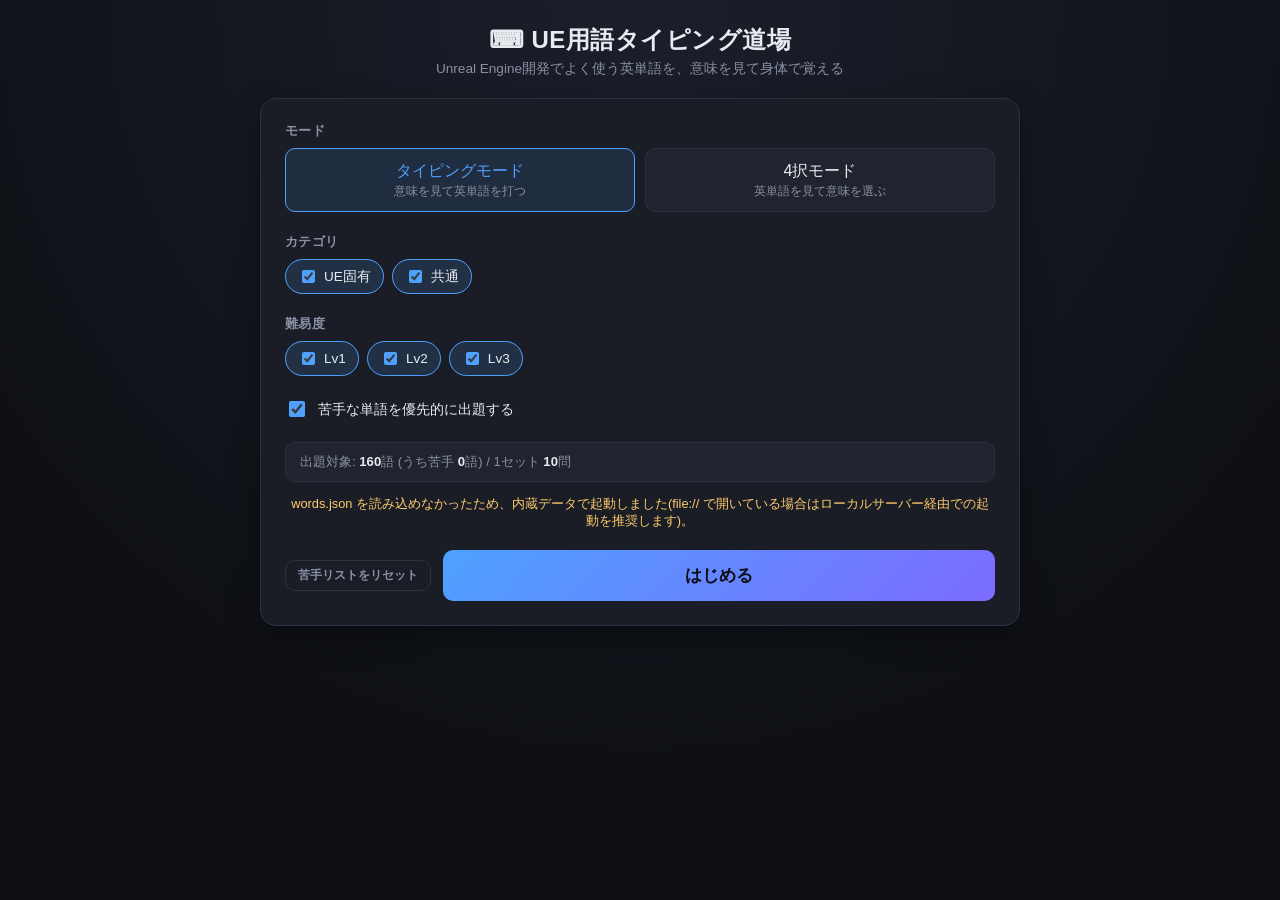
==== index.html @ 5e34dafa "Add files via upload" ====
<!DOCTYPE html>
<html lang="ja">
<head>
<meta charset="UTF-8">
<meta name="viewport" content="width=device-width, initial-scale=1.0">
<title>UE用語タイピング道場</title>
<style>
  :root{
    --bg:#12141a;
    --panel:#1a1d26;
    --panel2:#20242f;
    --border:#2c3040;
    --text:#e8eaf0;
    --sub:#8a90a4;
    --accent:#4ea1ff;
    --good:#5ee6a0;
    --bad:#ff5c6a;
    --warn:#ffcb6b;
  }
  *{box-sizing:border-box;}
  html,body{height:100%;}
  body{
    margin:0;
    background:radial-gradient(circle at top, #1b1f2b 0%, #0e1015 70%);
    color:var(--text);
    font-family:"Segoe UI","Hiragino Kaku Gothic ProN","Yu Gothic",sans-serif;
    display:flex;
    justify-content:center;
    padding:24px 16px 60px;
    min-height:100%;
  }
  #app{
    width:100%;
    max-width:760px;
  }
  header{
    text-align:center;
    margin-bottom:20px;
  }
  header h1{
    font-size:1.5rem;
    margin:0 0 4px;
    letter-spacing:0.02em;
  }
  header p{
    margin:0;
    color:var(--sub);
    font-size:0.85rem;
  }
  .card{
    background:var(--panel);
    border:1px solid var(--border);
    border-radius:16px;
    padding:24px;
    box-shadow:0 10px 30px rgba(0,0,0,0.35);
  }
  section[hidden]{display:none !important;}

  /* --- setup screen --- */
  .field{margin-bottom:22px;}
  .field > label.field-title{
    display:block;
    font-size:0.8rem;
    color:var(--sub);
    margin-bottom:8px;
    font-weight:600;
    letter-spacing:0.03em;
  }
  .mode-toggle{
    display:flex;
    gap:10px;
  }
  .mode-toggle label{
    flex:1;
    text-align:center;
    padding:12px 8px;
    border:1px solid var(--border);
    border-radius:10px;
    cursor:pointer;
    background:var(--panel2);
    transition:0.15s;
  }
  .mode-toggle input{display:none;}
  .mode-toggle label.active,
  .mode-toggle input:checked + span{color:var(--accent);}
  .mode-toggle label:has(input:checked){
    border-color:var(--accent);
    background:rgba(78,161,255,0.12);
    color:var(--accent);
  }
  .mode-toggle .desc{display:block;font-size:0.72rem;color:var(--sub);margin-top:2px;}

  .chip-group{display:flex;flex-wrap:wrap;gap:8px;}
  .chip{
    display:inline-flex;
    align-items:center;
    gap:6px;
    padding:7px 12px;
    border:1px solid var(--border);
    border-radius:999px;
    background:var(--panel2);
    cursor:pointer;
    font-size:0.85rem;
    user-select:none;
    transition:0.15s;
  }
  .chip:has(input:checked){
    border-color:var(--accent);
    background:rgba(78,161,255,0.14);
  }
  .chip input{accent-color:var(--accent);}

  .toggle-row{
    display:flex;
    align-items:center;
    gap:10px;
    font-size:0.88rem;
    color:var(--text);
  }
  .toggle-row input{accent-color:var(--accent);width:16px;height:16px;}

  .pool-info{
    margin-top:14px;
    font-size:0.82rem;
    color:var(--sub);
    background:var(--panel2);
    border:1px solid var(--border);
    border-radius:10px;
    padding:10px 14px;
  }
  .pool-info b{color:var(--text);}
  .pool-info .warn{color:var(--warn);}

  .btn{
    display:inline-block;
    border:none;
    border-radius:10px;
    padding:12px 20px;
    font-size:0.95rem;
    font-weight:600;
    cursor:pointer;
    transition:0.15s;
  }
  .btn-primary{
    background:linear-gradient(135deg,#4ea1ff,#7c6cff);
    color:#0b0d12;
    width:100%;
    padding:14px;
    font-size:1.05rem;
  }
  .btn-primary:disabled{opacity:0.4;cursor:not-allowed;}
  .btn-primary:not(:disabled):hover{filter:brightness(1.08);}
  .btn-ghost{
    background:transparent;
    border:1px solid var(--border);
    color:var(--sub);
  }
  .btn-ghost:hover{color:var(--text);border-color:var(--sub);}
  .btn-small{padding:6px 12px;font-size:0.78rem;}

  .setup-footer{
    margin-top:20px;
    display:flex;
    justify-content:space-between;
    align-items:center;
    gap:12px;
  }

  /* --- game screen --- */
  .game-top{
    display:flex;
    justify-content:space-between;
    align-items:center;
    margin-bottom:16px;
    font-size:0.85rem;
    color:var(--sub);
  }
  .progress-bar{
    flex:1;
    height:6px;
    background:var(--panel2);
    border-radius:99px;
    margin:0 14px;
    overflow:hidden;
  }
  .progress-bar > div{
    height:100%;
    background:linear-gradient(90deg,#4ea1ff,#7c6cff);
    width:0%;
    transition:width 0.25s;
  }
  .tag-row{
    display:flex;
    justify-content:center;
    margin-bottom:10px;
  }
  .tag{
    font-size:0.72rem;
    color:var(--sub);
    border:1px solid var(--border);
    padding:3px 10px;
    border-radius:999px;
    background:var(--panel2);
  }

  .q-area{
    text-align:center;
    padding:34px 10px 20px;
  }
  .meaning{
    font-size:1.7rem;
    font-weight:700;
    margin-bottom:8px;
    word-break:keep-all;
  }
  .note-hint{
    font-size:0.82rem;
    color:var(--sub);
    min-height:1.2em;
    margin-bottom:26px;
  }

  .letters{
    display:flex;
    justify-content:center;
    flex-wrap:wrap;
    gap:4px;
    min-height:2.4em;
  }
  .letter{
    display:inline-flex;
    align-items:center;
    justify-content:center;
    min-width:1.05em;
    height:1.9rem;
    border-bottom:3px solid var(--border);
    font-family:"Consolas","SFMono-Regular",monospace;
    font-size:1.5rem;
    font-weight:600;
    color:var(--good);
    padding:0 2px;
    transition:border-color 0.15s;
  }
  .letter.space{border-bottom:none;min-width:0.7em;}
  .letter.active{border-color:var(--accent);}
  .letter.error{
    border-color:var(--bad);
    background:rgba(255,92,106,0.18);
    border-radius:4px;
    animation:shake 0.22s;
  }
  @keyframes shake{
    0%{transform:translateX(0);}
    25%{transform:translateX(-4px);}
    50%{transform:translateX(4px);}
    75%{transform:translateX(-3px);}
    100%{transform:translateX(0);}
  }

  .word-en{
    font-family:"Consolas","SFMono-Regular",monospace;
    font-size:2rem;
    font-weight:700;
    margin-bottom:30px;
    letter-spacing:0.02em;
  }
  .choices{
    display:grid;
    grid-template-columns:1fr 1fr;
    gap:12px;
  }
  .choice-btn{
    padding:16px 12px;
    border-radius:12px;
    border:1px solid var(--border);
    background:var(--panel2);
    color:var(--text);
    font-size:1rem;
    cursor:pointer;
    transition:0.15s;
  }
  .choice-btn:hover:not(:disabled){border-color:var(--accent);}
  .choice-btn.correct{
    border-color:var(--good);
    background:rgba(94,230,160,0.16);
    color:var(--good);
  }
  .choice-btn.error{
    border-color:var(--bad);
    background:rgba(255,92,106,0.16);
    color:var(--bad);
    animation:shake 0.22s;
  }
  .choice-btn:disabled{cursor:not-allowed;}

  .hint-line{
    text-align:center;
    color:var(--sub);
    font-size:0.78rem;
    margin-top:24px;
  }

  .game-footer{
    margin-top:20px;
    text-align:center;
  }

  /* --- result screen --- */
  .result-stats{
    display:grid;
    grid-template-columns:1fr 1fr;
    gap:14px;
    margin-bottom:22px;
  }
  .stat-box{
    background:var(--panel2);
    border:1px solid var(--border);
    border-radius:12px;
    padding:18px 10px;
    text-align:center;
  }
  .stat-box .val{
    font-size:2rem;
    font-weight:700;
    color:var(--accent);
  }
  .stat-box .label{
    font-size:0.78rem;
    color:var(--sub);
    margin-top:4px;
  }
  .sub-stats{
    display:flex;
    justify-content:center;
    gap:20px;
    font-size:0.85rem;
    color:var(--sub);
    margin-bottom:22px;
  }
  .sub-stats b{color:var(--text);}

  .missed-section h3{
    font-size:0.85rem;
    color:var(--sub);
    margin:0 0 10px;
  }
  .missed-list{
    display:flex;
    flex-direction:column;
    gap:8px;
    max-height:240px;
    overflow-y:auto;
    margin-bottom:22px;
  }
  .missed-item{
    display:flex;
    justify-content:space-between;
    align-items:center;
    background:var(--panel2);
    border:1px solid var(--border);
    border-radius:10px;
    padding:10px 14px;
    font-size:0.88rem;
  }
  .missed-item .en{font-family:"Consolas",monospace;font-weight:700;color:var(--bad);}
  .missed-item .ja{color:var(--sub);}
  .missed-empty{
    text-align:center;
    color:var(--sub);
    font-size:0.85rem;
    padding:16px 0 22px;
  }

  .result-footer{
    display:flex;
    gap:12px;
  }
  .result-footer .btn{flex:1;}

  #load-error{
    text-align:center;
    color:var(--warn);
    font-size:0.8rem;
    margin-top:14px;
  }
</style>
</head>
<body>
<div id="app">
  <header>
    <h1>⌨ UE用語タイピング道場</h1>
    <p>Unreal Engine開発でよく使う英単語を、意味を見て身体で覚える</p>
  </header>

  <!-- ===== setup screen ===== -->
  <section id="screen-setup" class="card">
    <div class="field">
      <label class="field-title">モード</label>
      <div class="mode-toggle">
        <label id="mode-typing-label">
          <input type="radio" name="mode" value="typing" checked>
          <span>タイピングモード<span class="desc">意味を見て英単語を打つ</span></span>
        </label>
        <label id="mode-choice-label">
          <input type="radio" name="mode" value="choice">
          <span>4択モード<span class="desc">英単語を見て意味を選ぶ</span></span>
        </label>
      </div>
    </div>

    <div class="field">
      <label class="field-title">カテゴリ</label>
      <div class="chip-group" id="category-container"></div>
    </div>

    <div class="field">
      <label class="field-title">難易度</label>
      <div class="chip-group" id="level-container"></div>
    </div>

    <div class="field">
      <label class="toggle-row">
        <input type="checkbox" id="priority-checkbox" checked>
        苦手な単語を優先的に出題する
      </label>
    </div>

    <div class="pool-info" id="pool-info">読み込み中...</div>
    <div id="load-error" hidden></div>

    <div class="setup-footer">
      <button class="btn btn-ghost btn-small" id="reset-weak-btn" type="button">苦手リストをリセット</button>
      <button class="btn btn-primary" id="start-btn" type="button" disabled style="width:auto;flex:1;">はじめる</button>
    </div>
  </section>

  <!-- ===== game screen ===== -->
  <section id="screen-game" class="card" hidden>
    <div class="game-top">
      <button class="btn btn-ghost btn-small" id="quit-btn" type="button">✕ 中断</button>
      <div class="progress-bar"><div id="progress-fill"></div></div>
      <span id="progress-text">1 / 10</span>
    </div>
    <div class="tag-row"><span class="tag" id="q-tag"></span></div>

    <!-- typing mode -->
    <div id="typing-area" class="q-area" hidden>
      <div class="meaning" id="q-meaning"></div>
      <div class="note-hint" id="q-note"></div>
      <div class="letters" id="letters"></div>
      <div class="hint-line">英単語をキーボードでそのまま入力してください(大文字/小文字も正確に)</div>
    </div>

    <!-- choice mode -->
    <div id="choice-area" class="q-area" hidden>
      <div class="word-en" id="q-word-en"></div>
      <div class="choices" id="choices"></div>
      <div class="hint-line">正しい意味を選んでください</div>
    </div>
  </section>

  <!-- ===== result screen ===== -->
  <section id="screen-result" class="card" hidden>
    <div class="result-stats">
      <div class="stat-box">
        <div class="val" id="result-wpm">0</div>
        <div class="label" id="result-wpm-label">WPM</div>
      </div>
      <div class="stat-box">
        <div class="val" id="result-accuracy">0%</div>
        <div class="label">正答率</div>
      </div>
    </div>
    <div class="sub-stats">
      <div>正解 <b id="result-correct">0</b>問</div>
      <div>ミスあり <b id="result-missed">0</b>問</div>
      <div>所要時間 <b id="result-time">0:00</b></div>
    </div>

    <div class="missed-section">
      <h3>今回間違えた単語</h3>
      <div class="missed-list" id="missed-list"></div>
    </div>

    <div class="pool-info" id="weak-total-info"></div>

    <div class="result-footer" style="margin-top:20px;">
      <button class="btn btn-ghost" id="back-btn" type="button">設定に戻る</button>
      <button class="btn btn-primary" id="retry-btn" type="button">もう一度</button>
    </div>
  </section>
</div>

<script>
(function(){
  "use strict";

  /* ---------------------------------------------------------
   * 内蔵フォールバックデータ
   * words.json の読み込みに失敗した場合(file://での実行時の
   * CORS制限など)に備えて、同内容をここにも埋め込んでおく。
   * --------------------------------------------------------- */
  const FALLBACK_WORDS = [
    { "id": 1, "en": "Actor", "ja": "アクター", "note": "レベルに配置できるすべてのオブジェクトの基底クラス。", "category": "UE固有", "level": 1 },
    { "id": 2, "en": "Pawn", "ja": "ポーン", "note": "コントローラーに憑依(Possess)されて操作されるアクター。", "category": "UE固有", "level": 1 },
    { "id": 3, "en": "Character", "ja": "キャラクター", "note": "歩行・ジャンプ用のMovementComponentを最初から持つPawn。", "category": "UE固有", "level": 1 },
    { "id": 4, "en": "Controller", "ja": "コントローラー", "note": "Pawnを操作する頭脳役。プレイヤー用とAI用がある。", "category": "UE固有", "level": 1 },
    { "id": 5, "en": "Possess", "ja": "憑依する / 操作権を持つ", "note": "ControllerがPawnを支配下に置くこと。", "category": "UE固有", "level": 2 },
    { "id": 6, "en": "Blueprint", "ja": "ブループリント", "note": "ノードをつないで処理を書くUEのビジュアルスクリプト。", "category": "UE固有", "level": 1 },
    { "id": 7, "en": "Component", "ja": "コンポーネント / 部品", "note": "アクターに機能を追加する部品。メッシュや当たり判定など。", "category": "共通", "level": 1 },
    { "id": 8, "en": "Level", "ja": "レベル / マップ", "note": "アクターを配置する空間そのもの。Unityでいうシーン。", "category": "UE固有", "level": 1 },
    { "id": 9, "en": "World", "ja": "ワールド", "note": "実行中のレベルを含むゲーム空間全体を指す概念。", "category": "UE固有", "level": 2 },
    { "id": 10, "en": "Spawn", "ja": "生成する", "note": "実行中に新しいアクターを世界に出現させること。", "category": "共通", "level": 1 },
    { "id": 11, "en": "Destroy", "ja": "破棄する", "note": "アクターを世界から取り除くこと。", "category": "共通", "level": 1 },
    { "id": 12, "en": "Tick", "ja": "毎フレームの更新処理", "note": "毎フレーム呼ばれるイベント。多用すると重くなる。", "category": "UE固有", "level": 1 },
    { "id": 13, "en": "Delta Time", "ja": "前フレームからの経過時間", "note": "フレームレートに依存しない動きを作るために掛ける値。", "category": "共通", "level": 1 },
    { "id": 14, "en": "Begin Play", "ja": "開始時に呼ばれるイベント", "note": "アクターがゲーム内で動き始めた瞬間に一度だけ実行。", "category": "UE固有", "level": 1 },
    { "id": 15, "en": "End Play", "ja": "終了時に呼ばれるイベント", "note": "アクターが破棄されるかレベルが終わるときに実行。", "category": "UE固有", "level": 2 },
    { "id": 16, "en": "Construction Script", "ja": "コンストラクションスクリプト", "note": "エディタ上で配置・編集した瞬間に走る事前処理。", "category": "UE固有", "level": 2 },
    { "id": 17, "en": "Event Graph", "ja": "イベントグラフ", "note": "BPで実行時のロジックを組む主要なグラフ。", "category": "UE固有", "level": 1 },
    { "id": 18, "en": "Cast", "ja": "キャスト / 型変換", "note": "参照を目的のクラスとして扱えるか試して変換する。", "category": "共通", "level": 1 },
    { "id": 19, "en": "Interface", "ja": "インターフェース", "note": "クラスの種類を問わず共通の呼び出し口を用意する仕組み。", "category": "共通", "level": 2 },
    { "id": 20, "en": "Delegate", "ja": "デリゲート", "note": "関数を変数のように保持して後から呼ぶ仕組み。", "category": "共通", "level": 2 },
    { "id": 21, "en": "Event Dispatcher", "ja": "イベントディスパッチャー", "note": "BP側でのデリゲート。通知を投げて別BPに拾わせる。", "category": "UE固有", "level": 2 },
    { "id": 22, "en": "Bind", "ja": "紐づける / 束縛する", "note": "イベントやデリゲートに処理を登録すること。", "category": "共通", "level": 2 },
    { "id": 23, "en": "Inheritance", "ja": "継承", "note": "親クラスの機能を引き継いで子クラスを作ること。", "category": "共通", "level": 1 },
    { "id": 24, "en": "Override", "ja": "上書きする / オーバーライド", "note": "親クラスの関数を子クラスで作り直すこと。", "category": "共通", "level": 1 },
    { "id": 25, "en": "Instance", "ja": "インスタンス / 実体", "note": "クラスという設計図から作られた個々の実物。", "category": "共通", "level": 1 },
    { "id": 26, "en": "Reference", "ja": "参照", "note": "オブジェクトそのものではなく在り処を指す値。", "category": "共通", "level": 1 },
    { "id": 27, "en": "Hard Reference", "ja": "ハード参照", "note": "読み込むと参照先も芋づる式にメモリに載る参照。", "category": "UE固有", "level": 3 },
    { "id": 28, "en": "Soft Reference", "ja": "ソフト参照", "note": "パスだけ保持し、必要になってから読み込む参照。", "category": "UE固有", "level": 3 },
    { "id": 29, "en": "Garbage Collection", "ja": "ガベージコレクション", "note": "参照されなくなったオブジェクトを自動で解放する仕組み。", "category": "共通", "level": 3 },
    { "id": 30, "en": "Transform", "ja": "トランスフォーム", "note": "位置・回転・拡縮をまとめた変換情報。", "category": "共通", "level": 1 },
    { "id": 31, "en": "Location", "ja": "位置 / 座標", "note": "UEではPositionではなくLocationと呼ぶ。", "category": "UE固有", "level": 1 },
    { "id": 32, "en": "Rotation", "ja": "回転", "note": "オブジェクトの向き。", "category": "共通", "level": 1 },
    { "id": 33, "en": "Scale", "ja": "拡大縮小 / スケール", "note": "オブジェクトの大きさの倍率。", "category": "共通", "level": 1 },
    { "id": 34, "en": "Vector", "ja": "ベクトル", "note": "X/Y/Zの3成分を持つ値。位置や方向に使う。", "category": "共通", "level": 1 },
    { "id": 35, "en": "Rotator", "ja": "ローテーター", "note": "Pitch/Yaw/Rollで回転を表すUE独自の型。", "category": "UE固有", "level": 2 },
    { "id": 36, "en": "Quaternion", "ja": "クォータニオン / 四元数", "note": "ジンバルロックを避けられる回転表現。", "category": "共通", "level": 3 },
    { "id": 37, "en": "Pitch", "ja": "ピッチ / 上下の首振り", "note": "左右軸まわりの回転。", "category": "共通", "level": 2 },
    { "id": 38, "en": "Yaw", "ja": "ヨー / 左右の首振り", "note": "上下軸まわりの回転。", "category": "共通", "level": 2 },
    { "id": 39, "en": "Roll", "ja": "ロール / 傾き", "note": "前後軸まわりの回転。", "category": "共通", "level": 2 },
    { "id": 40, "en": "Pivot", "ja": "ピボット / 回転の基準点", "note": "モデルが回転・拡縮するときの中心。", "category": "共通", "level": 2 },
    { "id": 41, "en": "Snap", "ja": "スナップ / 吸着", "note": "一定間隔でキリよく配置される機能。", "category": "共通", "level": 2 },
    { "id": 42, "en": "Viewport", "ja": "ビューポート", "note": "エディタでシーンを映している表示領域。", "category": "共通", "level": 1 },
    { "id": 43, "en": "Outliner", "ja": "アウトライナー", "note": "レベル内のアクター一覧を階層表示するパネル。", "category": "UE固有", "level": 1 },
    { "id": 44, "en": "Details Panel", "ja": "詳細パネル", "note": "選択中のアクターやコンポーネントの設定を編集する場所。", "category": "UE固有", "level": 1 },
    { "id": 45, "en": "Content Browser", "ja": "コンテンツブラウザ", "note": "プロジェクト内のアセットを閲覧・管理するパネル。", "category": "UE固有", "level": 1 },
    { "id": 46, "en": "Asset", "ja": "アセット / 素材", "note": "モデルやテクスチャなどプロジェクトが持つデータ資産。", "category": "共通", "level": 1 },
    { "id": 47, "en": "Migrate", "ja": "移行する", "note": "依存アセットごと別プロジェクトにコピーする機能。", "category": "UE固有", "level": 2 },
    { "id": 48, "en": "Redirector", "ja": "リダイレクタ", "note": "アセットを移動・改名した跡に残る転送用の印。", "category": "UE固有", "level": 3 },
    { "id": 49, "en": "Plugin", "ja": "プラグイン / 拡張機能", "note": "後から機能を追加できる着脱式のモジュール。", "category": "共通", "level": 1 },
    { "id": 50, "en": "Module", "ja": "モジュール", "note": "C++コードをビルド単位で区切ったまとまり。", "category": "共通", "level": 3 },
    { "id": 51, "en": "Subsystem", "ja": "サブシステム", "note": "寿命が管理された共有機能の置き場。シングルトン的に使う。", "category": "UE固有", "level": 3 },
    { "id": 52, "en": "Static Mesh", "ja": "スタティックメッシュ", "note": "変形しない固定の3Dモデル。壁や小物など。", "category": "UE固有", "level": 1 },
    { "id": 53, "en": "Skeletal Mesh", "ja": "スケルタルメッシュ", "note": "骨組みを持ち、アニメーションで変形する3Dモデル。", "category": "UE固有", "level": 1 },
    { "id": 54, "en": "Skeleton", "ja": "スケルトン / 骨格", "note": "メッシュを動かすためのボン構造。", "category": "共通", "level": 2 },
    { "id": 55, "en": "Socket", "ja": "ソケット / 取り付け位置", "note": "武器などを装着するためにボーン上に定義した点。", "category": "共通", "level": 2 },
    { "id": 56, "en": "Attach", "ja": "取り付ける / 追従させる", "note": "あるコンポーネントを別のものにくっつけること。", "category": "共通", "level": 1 },
    { "id": 57, "en": "Material", "ja": "マテリアル / 材質", "note": "表面の見た目を決める設定のかたまり。", "category": "共通", "level": 1 },
    { "id": 58, "en": "Material Instance", "ja": "マテリアルインスタンス", "note": "元マテリアルのパラメータだけ差し替えた派生。", "category": "UE固有", "level": 2 },
    { "id": 59, "en": "Texture", "ja": "テクスチャ / 貼り付ける画像", "note": "モデル表面に貼る画像データ。", "category": "共通", "level": 1 },
    { "id": 60, "en": "Normal Map", "ja": "ノーマルマップ / 法線マップ", "note": "凹凸があるように光の当たり方を偽装する画像。", "category": "共通", "level": 2 },
    { "id": 61, "en": "Roughness", "ja": "粗さ / ざらつき", "note": "0でツルツル、1でザラザラ。反射のボケ具合を決める。", "category": "共通", "level": 2 },
    { "id": 62, "en": "Metallic", "ja": "金属度", "note": "その表面を金属として扱うかどうかの値。", "category": "共通", "level": 2 },
    { "id": 63, "en": "Emissive", "ja": "自己発光", "note": "自ら光っているように見せる成分。", "category": "共通", "level": 2 },
    { "id": 64, "en": "Opacity", "ja": "不透明度", "note": "どれだけ透けるかを表す値。", "category": "共通", "level": 2 },
    { "id": 65, "en": "Shader", "ja": "シェーダー", "note": "GPU上で描画方法を決めるプログラム。", "category": "共通", "level": 2 },
    { "id": 66, "en": "UV", "ja": "UV / テクスチャ座標", "note": "3Dモデルのどこに画像のどこを貼るかの対応情報。", "category": "共通", "level": 2 },
    { "id": 67, "en": "LOD", "ja": "詳細度の段階切り替え", "note": "Level of Detailの略。遠いほど粗いモデルに差し替える。", "category": "共通", "level": 2 },
    { "id": 68, "en": "Culling", "ja": "カリング / 描画の間引き", "note": "見えていないものを描かずに負荷を下げる処理。", "category": "共通", "level": 2 },
    { "id": 69, "en": "Occlusion", "ja": "オクルージョン / 遮蔽", "note": "手前の物に隠れている状態。", "category": "共通", "level": 3 },
    { "id": 70, "en": "Draw Call", "ja": "ドローコール / 描画命令", "note": "CPUがGPUに出す描画依頼。多いほど重い。", "category": "共通", "level": 3 },
    { "id": 71, "en": "Nanite", "ja": "ナナイト", "note": "超高密度メッシュを自動で最適化するUE5の仮想ジオメトリ。", "category": "UE固有", "level": 2 },
    { "id": 72, "en": "Lumen", "ja": "ルーメン", "note": "UE5のリアルタイムグローバルイルミネーション。", "category": "UE固有", "level": 2 },
    { "id": 73, "en": "Niagara", "ja": "ナイアガラ", "note": "UEのパーティクル/VFXシステム。", "category": "UE固有", "level": 2 },
    { "id": 74, "en": "Sequencer", "ja": "シーケンサー", "note": "カットシーンやカメラワークを作る時間軸ツール。", "category": "UE固有", "level": 2 },
    { "id": 75, "en": "Post Process", "ja": "ポストプロセス / 後処理", "note": "描画後の画面全体にかける演出効果。", "category": "共通", "level": 2 },
    { "id": 76, "en": "Exposure", "ja": "露出", "note": "画面全体の明るさの自動調整。", "category": "共通", "level": 2 },
    { "id": 77, "en": "Depth of Field", "ja": "被写界深度", "note": "ピントの合う距離以外をぼかす表現。", "category": "共通", "level": 3 },
    { "id": 78, "en": "Directional Light", "ja": "ディレクショナルライト / 平行光源", "note": "太陽のように一方向から均一に差す光。", "category": "共通", "level": 1 },
    { "id": 79, "en": "Point Light", "ja": "ポイントライト / 点光源", "note": "一点から全方向に広がる光。電球のイメージ。", "category": "共通", "level": 1 },
    { "id": 80, "en": "Spot Light", "ja": "スポットライト", "note": "円錐状に絞られた光。", "category": "共通", "level": 1 },
    { "id": 81, "en": "Sky Light", "ja": "スカイライト / 環境光", "note": "空や周囲から回り込む光を再現するライト。", "category": "UE固有", "level": 2 },
    { "id": 82, "en": "Decal", "ja": "デカール / 貼り付け跡", "note": "地面や壁に投影する汚れ・弾痕などの模様。", "category": "共通", "level": 2 },
    { "id": 83, "en": "Landscape", "ja": "ランドスケープ / 地形", "note": "起伏のある広大な地面を作る機能。", "category": "UE固有", "level": 2 },
    { "id": 84, "en": "Foliage", "ja": "フォリッジ / 植生", "note": "草木などを大量配置するための仕組み。", "category": "UE固有", "level": 2 },
    { "id": 85, "en": "Spline", "ja": "スプライン / 曲線", "note": "制御点で作る滑らかな線。道やレールに使う。", "category": "共通", "level": 2 },
    { "id": 86, "en": "Volume", "ja": "ボリューム / 効果範囲", "note": "空間を箱状に区切り、その中にだけ効果を及ぼすもの。", "category": "UE固有", "level": 2 },
    { "id": 87, "en": "Trigger", "ja": "トリガー / きっかけ", "note": "触れると処理が起動する判定領域。", "category": "共通", "level": 1 },
    { "id": 88, "en": "Collision", "ja": "コリジョン / 当たり判定", "note": "物体同士がぶつかるかを決める形状と設定。", "category": "共通", "level": 1 },
    { "id": 89, "en": "Overlap", "ja": "重なり / すり抜けつつ検知", "note": "ぶつからずに通過しつつ、重なりだけ検知する状態。", "category": "UE固有", "level": 1 },
    { "id": 90, "en": "Block", "ja": "ブロック / 押し返す", "note": "物理的にぶつかって通過を止める衝突応答。", "category": "UE固有", "level": 1 },
    { "id": 91, "en": "Hit", "ja": "ヒット / 衝突", "note": "実際にぶつかった瞬間の情報。", "category": "共通", "level": 1 },
    { "id": 92, "en": "Trace", "ja": "トレース / 判定線を飛ばす", "note": "指定した経路上に何があるかを調べる処理。", "category": "UE固有", "level": 1 },
    { "id": 93, "en": "Line Trace", "ja": "ラインレイキャスト / 線判定", "note": "細い線を飛ばして最初に当たったものを取得する。", "category": "UE固有", "level": 1 },
    { "id": 94, "en": "Sweep", "ja": "スイープ / 形状を掃かせる判定", "note": "球やカプセルを動かしながら衝突を調べる。", "category": "UE固有", "level": 2 },
    { "id": 95, "en": "Channel", "ja": "チャンネル / 判定の種別", "note": "どの種類の当たり判定に反応するかを分ける区分。", "category": "UE固有", "level": 2 },
    { "id": 96, "en": "Physics", "ja": "物理演算", "note": "重力や慣性をシミュレートする仕組み。", "category": "共通", "level": 1 },
    { "id": 97, "en": "Simulate", "ja": "シミュレートする", "note": "物理法則に従って自動で動かすこと。", "category": "共通", "level": 2 },
    { "id": 98, "en": "Impulse", "ja": "撃力 / 瞬間的な力", "note": "一瞬で加える力。吹き飛ばしなどに使う。", "category": "共通", "level": 2 },
    { "id": 99, "en": "Constraint", "ja": "コンストレイント / 拘束", "note": "動きを制限したり2つの物体をつなぐ設定。", "category": "共通", "level": 3 },
    { "id": 100, "en": "Animation Blueprint", "ja": "アニメーションブループリント", "note": "キャラのアニメ遷移を制御する専用BP。", "category": "UE固有", "level": 2 },
    { "id": 101, "en": "Anim Montage", "ja": "アニムモンタージュ", "note": "攻撃など単発アニメを区間再生・制御する仕組み。", "category": "UE固有", "level": 2 },
    { "id": 102, "en": "State Machine", "ja": "ステートマシン / 状態遷移", "note": "待機・走行・空中などの状態と条件を図で管理する。", "category": "共通", "level": 2 },
    { "id": 103, "en": "Blend Space", "ja": "ブレンドスペース", "note": "速度などの値に応じて複数アニメを混ぜる仕組み。", "category": "UE固有", "level": 2 },
    { "id": 104, "en": "Root Motion", "ja": "ルートモーション", "note": "アニメ自体の移動量でキャラを動かす方式。", "category": "共通", "level": 3 },
    { "id": 105, "en": "Retarget", "ja": "リターゲット / 流用する", "note": "別体格のスケルトンにアニメを移植すること。", "category": "共通", "level": 3 },
    { "id": 106, "en": "Notify", "ja": "通知 / アニメ通知", "note": "アニメの特定フレームでイベントを発火させる印。", "category": "UE固有", "level": 2 },
    { "id": 107, "en": "Behavior Tree", "ja": "ビヘイビアツリー", "note": "AIの行動を木構造で組み立てる仕組み。", "category": "共通", "level": 2 },
    { "id": 108, "en": "Blackboard", "ja": "ブラックボード", "note": "AIが判断に使う情報を書き込む共有メモ。", "category": "UE固有", "level": 2 },
    { "id": 109, "en": "Nav Mesh", "ja": "ナビメッシュ / 移動可能領域", "note": "AIが歩ける床を示す自動生成データ。", "category": "共通", "level": 2 },
    { "id": 110, "en": "Perception", "ja": "知覚", "note": "AIが視覚や聴覚でプレイヤーを感知する仕組み。", "category": "UE固有", "level": 2 },
    { "id": 111, "en": "Data Table", "ja": "データテーブル", "note": "構造体を行として並べた表形式のアセット。", "category": "UE固有", "level": 2 },
    { "id": 112, "en": "Data Asset", "ja": "データアセット", "note": "設定値のかたまりを資産として持つための入れ物。", "category": "UE固有", "level": 2 },
    { "id": 113, "en": "Struct", "ja": "構造体", "note": "複数の値をひとまとめにした型。", "category": "共通", "level": 1 },
    { "id": 114, "en": "Enum", "ja": "列挙型", "note": "選択肢に名前を付けて管理する型。", "category": "共通", "level": 1 },
    { "id": 115, "en": "Array", "ja": "配列", "note": "同じ型の値を順番に並べて持つ入れ物。", "category": "共通", "level": 1 },
    { "id": 116, "en": "Map", "ja": "連想配列 / キーと値の対", "note": "キーを指定して値を取り出すコンテナ。", "category": "共通", "level": 2 },
    { "id": 117, "en": "Set", "ja": "集合 / 重複なしの入れ物", "note": "同じ値を2つ持てないコンテナ。", "category": "共通", "level": 2 },
    { "id": 118, "en": "Gameplay Tag", "ja": "ゲームプレイタグ", "note": "階層構造を持つ文字列ラベル。状態や種別の識別に使う。", "category": "UE固有", "level": 3 },
    { "id": 119, "en": "UPROPERTY", "ja": "プロパティ公開マクロ", "note": "C++の変数をエディタやBPから触れるようにする宣言。", "category": "UE固有", "level": 2 },
    { "id": 120, "en": "UFUNCTION", "ja": "関数公開マクロ", "note": "C++の関数をBPから呼べるようにする宣言。", "category": "UE固有", "level": 2 },
    { "id": 121, "en": "UCLASS", "ja": "クラス登録マクロ", "note": "C++クラスをUEの管理下に置く宣言。", "category": "UE固有", "level": 2 },
    { "id": 122, "en": "USTRUCT", "ja": "構造体登録マクロ", "note": "C++の構造体をUEの管理下に置く宣言。", "category": "UE固有", "level": 2 },
    { "id": 123, "en": "Blueprint Callable", "ja": "BPから呼び出し可能", "note": "C++関数をBPのノードとして使えるようにする指定。", "category": "UE固有", "level": 2 },
    { "id": 124, "en": "Edit Anywhere", "ja": "どこでも編集可能", "note": "変数をアーキタイプでもインスタンスでも編集可にする指定。", "category": "UE固有", "level": 2 },
    { "id": 125, "en": "Expose", "ja": "公開する / 露出させる", "note": "内部の値を外から触れる状態にすること。", "category": "共通", "level": 2 },
    { "id": 126, "en": "Header", "ja": "ヘッダーファイル", "note": "C++で宣言を書く.hファイル。", "category": "共通", "level": 2 },
    { "id": 127, "en": "Include", "ja": "取り込む / インクルード", "note": "他のファイルの宣言を読み込むこと。", "category": "共通", "level": 2 },
    { "id": 128, "en": "Pointer", "ja": "ポインタ", "note": "オブジェクトのアドレスを保持する変数。", "category": "共通", "level": 2 },
    { "id": 129, "en": "Replication", "ja": "レプリケーション / 同期", "note": "サーバーの状態をクライアントへ複製して合わせる仕組み。", "category": "UE固有", "level": 3 },
    { "id": 130, "en": "Authority", "ja": "権限 / 決定権", "note": "そのオブジェクトの正となる側。通常はサーバー。", "category": "UE固有", "level": 3 },
    { "id": 131, "en": "Multicast", "ja": "マルチキャスト / 全体配信", "note": "サーバーから全クライアントへまとめて呼ぶ通信。", "category": "UE固有", "level": 3 },
    { "id": 132, "en": "Reliable", "ja": "確実に届く / 信頼性あり", "note": "取りこぼさず必ず届くことを保証する通信指定。", "category": "共通", "level": 3 },
    { "id": 133, "en": "Latency", "ja": "遅延 / レイテンシ", "note": "通信や処理にかかる待ち時間。", "category": "共通", "level": 2 },
    { "id": 134, "en": "Widget", "ja": "ウィジェット / UI部品", "note": "ボタンやテキストなど画面上のUI要素。", "category": "共通", "level": 1 },
    { "id": 135, "en": "UMG", "ja": "UI作成ツール", "note": "Unreal Motion Graphicsの略。UIを組む仕組み。", "category": "UE固有", "level": 1 },
    { "id": 136, "en": "Slate", "ja": "スレート", "note": "UEエディタ自体のUIを作っているC++フレームワーク。", "category": "UE固有", "level": 3 },
    { "id": 137, "en": "HUD", "ja": "常時表示のゲーム内情報", "note": "Heads-Up Displayの略。体力ゲージなど。", "category": "共通", "level": 1 },
    { "id": 138, "en": "Anchor", "ja": "アンカー / 基準点", "note": "画面サイズが変わってもUIの位置を保つ固定点。", "category": "共通", "level": 2 },
    { "id": 139, "en": "Game Mode", "ja": "ゲームモード", "note": "ルールや使用クラスを定めるサーバー側の管理役。", "category": "UE固有", "level": 1 },
    { "id": 140, "en": "Game State", "ja": "ゲームステート", "note": "全員が共有する試合全体の状態を持つクラス。", "category": "UE固有", "level": 2 },
    { "id": 141, "en": "Player State", "ja": "プレイヤーステート", "note": "スコアなど各プレイヤー固有の情報を持つクラス。", "category": "UE固有", "level": 2 },
    { "id": 142, "en": "Save Game", "ja": "セーブデータ", "note": "進行状況を保存・読み込みするためのオブジェクト。", "category": "UE固有", "level": 2 },
    { "id": 143, "en": "Editor Utility Widget", "ja": "エディタ用ツールUI", "note": "自作のエディタ拡張ツールをUMGで作る仕組み。", "category": "UE固有", "level": 3 },
    { "id": 144, "en": "Package", "ja": "パッケージ化する", "note": "配布できる実行ファイルの形にビルドすること。", "category": "共通", "level": 2 },
    { "id": 145, "en": "Cook", "ja": "クック / 実機向け変換", "note": "アセットを対象プラットフォーム用に変換する工程。", "category": "UE固有", "level": 3 },
    { "id": 146, "en": "Shipping", "ja": "製品版ビルド", "note": "デバッグ機能を削った出荷用の構成。", "category": "UE固有", "level": 2 },
    { "id": 147, "en": "Development", "ja": "開発版ビルド", "note": "ログやデバッグ機能を含む開発中の構成。", "category": "UE固有", "level": 2 },
    { "id": 148, "en": "Profiler", "ja": "プロファイラ / 性能計測ツール", "note": "どこが重いかを可視化して調べる道具。", "category": "共通", "level": 2 },
    { "id": 149, "en": "Breakpoint", "ja": "ブレークポイント / 中断点", "note": "処理を一時停止して中身を確認するための印。", "category": "共通", "level": 2 },
    { "id": 150, "en": "Print String", "ja": "画面へのログ出力", "note": "BPで値を画面に表示して確認する定番ノード。", "category": "UE固有", "level": 1 },
    { "id": 151, "en": "Deprecated", "ja": "非推奨 / 廃止予定", "note": "今後削除されるため使用を避けるべき機能。", "category": "共通", "level": 2 },
    { "id": 152, "en": "Refactor", "ja": "リファクタリング / 整理する", "note": "動作を変えずに構造を作り直すこと。", "category": "共通", "level": 2 },
    { "id": 153, "en": "Deterministic", "ja": "決定論的な / 結果が一定の", "note": "同じ入力なら必ず同じ結果になる性質。", "category": "共通", "level": 3 },
    { "id": 154, "en": "Threshold", "ja": "閾値 / しきい値", "note": "処理が切り替わる境目の値。", "category": "共通", "level": 2 },
    { "id": 155, "en": "Interpolate", "ja": "補間する", "note": "2つの値の間をなめらかにつなぐこと。", "category": "共通", "level": 2 },
    { "id": 156, "en": "Clamp", "ja": "範囲内に収める", "note": "値を上限と下限の間に制限する処理。", "category": "共通", "level": 2 },
    { "id": 157, "en": "Normalize", "ja": "正規化する", "note": "ベクトルの長さを1にそろえること。", "category": "共通", "level": 2 },
    { "id": 158, "en": "Offset", "ja": "オフセット / ずらし量", "note": "基準からどれだけずらすかの差分。", "category": "共通", "level": 1 },
    { "id": 159, "en": "Persistent", "ja": "永続的な / 残り続ける", "note": "レベル遷移や終了をまたいで保持されること。", "category": "共通", "level": 2 },
    { "id": 160, "en": "Instanced", "ja": "インスタンス化された", "note": "個別に実体を持ち、それぞれ独立して編集できる状態。", "category": "UE固有", "level": 3 }
  ];

  const WEAK_KEY = "ueTypingTerms_weakWords_v1";
  const SET_SIZE = 10;

  let ALL_WORDS = [];
  let state = null; // active game state

  /* ---------- DOM refs ---------- */
  const screens = {
    setup: document.getElementById("screen-setup"),
    game: document.getElementById("screen-game"),
    result: document.getElementById("screen-result"),
  };
  const categoryContainer = document.getElementById("category-container");
  const levelContainer = document.getElementById("level-container");
  const priorityCheckbox = document.getElementById("priority-checkbox");
  const poolInfo = document.getElementById("pool-info");
  const loadError = document.getElementById("load-error");
  const startBtn = document.getElementById("start-btn");
  const resetWeakBtn = document.getElementById("reset-weak-btn");

  const quitBtn = document.getElementById("quit-btn");
  const progressFill = document.getElementById("progress-fill");
  const progressText = document.getElementById("progress-text");
  const qTag = document.getElementById("q-tag");
  const typingArea = document.getElementById("typing-area");
  const choiceArea = document.getElementById("choice-area");
  const qMeaning = document.getElementById("q-meaning");
  const qNote = document.getElementById("q-note");
  const lettersEl = document.getElementById("letters");
  const qWordEn = document.getElementById("q-word-en");
  const choicesEl = document.getElementById("choices");

  const resultWpm = document.getElementById("result-wpm");
  const resultWpmLabel = document.getElementById("result-wpm-label");
  const resultAccuracy = document.getElementById("result-accuracy");
  const resultCorrect = document.getElementById("result-correct");
  const resultMissed = document.getElementById("result-missed");
  const resultTime = document.getElementById("result-time");
  const missedList = document.getElementById("missed-list");
  const weakTotalInfo = document.getElementById("weak-total-info");
  const backBtn = document.getElementById("back-btn");
  const retryBtn = document.getElementById("retry-btn");

  /* ---------- utils ---------- */
  function shuffle(arr){
    const a = arr.slice();
    for(let i=a.length-1;i>0;i--){
      const j = Math.floor(Math.random()*(i+1));
      [a[i],a[j]] = [a[j],a[i]];
    }
    return a;
  }
  function showScreen(name){
    Object.keys(screens).forEach(k=>{
      screens[k].hidden = (k!==name);
    });
  }
  function loadWeak(){
    try{
      const raw = localStorage.getItem(WEAK_KEY);
      return raw ? JSON.parse(raw) : {};
    }catch(e){
      return {};
    }
  }
  function saveWeak(obj){
    try{ localStorage.setItem(WEAK_KEY, JSON.stringify(obj)); }catch(e){ /* ignore quota errors */ }
  }
  function formatTime(sec){
    const m = Math.floor(sec/60);
    const s = Math.floor(sec%60);
    return m + ":" + String(s).padStart(2,"0");
  }

  /* ---------- data loading ---------- */
  async function loadWords(){
    try{
      const res = await fetch("words.json", {cache:"no-store"});
      if(!res.ok) throw new Error("HTTP " + res.status);
      const data = await res.json();
      if(!data || !Array.isArray(data.words) || data.words.length===0){
        throw new Error("unexpected format");
      }
      return data.words;
    }catch(e){
      console.warn("words.json の読み込みに失敗したため、内蔵データを使用します。", e);
      loadError.hidden = false;
      loadError.textContent = "words.json を読み込めなかったため、内蔵データで起動しました(file:// で開いている場合はローカルサーバー経由での起動を推奨します)。";
      return FALLBACK_WORDS;
    }
  }

  /* ---------- setup screen ---------- */
  function getSelectedCategories(){
    return [...categoryContainer.querySelectorAll("input:checked")].map(i=>i.value);
  }
  function getSelectedLevels(){
    return [...levelContainer.querySelectorAll("input:checked")].map(i=>Number(i.value));
  }
  function getCurrentPool(){
    const cats = getSelectedCategories();
    const lvls = getSelectedLevels();
    return ALL_WORDS.filter(w=> cats.includes(w.category) && lvls.includes(w.level));
  }
  function buildFilterUI(){
    const cats = [...new Set(ALL_WORDS.map(w=>w.category))];
    const lvls = [...new Set(ALL_WORDS.map(w=>w.level))].sort((a,b)=>a-b);

    categoryContainer.innerHTML = cats.map(c=>
      `<label class="chip"><input type="checkbox" class="cat-check" value="${c}" checked>${c}</label>`
    ).join("");
    levelContainer.innerHTML = lvls.map(l=>
      `<label class="chip"><input type="checkbox" class="lvl-check" value="${l}" checked>Lv${l}</label>`
    ).join("");

    categoryContainer.addEventListener("change", updatePoolPreview);
    levelContainer.addEventListener("change", updatePoolPreview);
  }
  function updatePoolPreview(){
    const pool = getCurrentPool();
    const weak = loadWeak();
    const weakInPool = pool.filter(w=>weak[w.id]).length;
    if(pool.length===0){
      poolInfo.innerHTML = `<span class="warn">選択した条件に一致する単語がありません。カテゴリ/難易度を見直してください。</span>`;
      startBtn.disabled = true;
      return;
    }
    const setCount = Math.min(SET_SIZE, pool.length);
    poolInfo.innerHTML =
      `出題対象: <b>${pool.length}</b>語 (うち苦手 <b>${weakInPool}</b>語) / 1セット <b>${setCount}</b>問` +
      (pool.length < SET_SIZE ? `<br><span class="warn">対象が${SET_SIZE}語未満のため、今回は${setCount}問で出題します。</span>` : "");
    startBtn.disabled = false;
  }
  function resetWeakList(){
    if(!confirm("苦手リストをすべてリセットします。よろしいですか?")) return;
    saveWeak({});
    updatePoolPreview();
  }

  /* ---------- question set building ---------- */
  function buildQuestionSet(pool, weakMap, usePriority){
    let arr = shuffle(pool);
    if(usePriority){
      arr = arr
        .map((w,i)=>({w, weight:(weakMap[w.id]||0), rand:i}))
        .sort((a,b)=> b.weight - a.weight || a.rand - b.rand)
        .map(x=>x.w);
    }
    return arr.slice(0, Math.min(SET_SIZE, arr.length));
  }

  /* ---------- weak list update ---------- */
  function updateWeak(word, hadMistake){
    const weak = loadWeak();
    if(hadMistake){
      weak[word.id] = Math.min((weak[word.id]||0) + 1, 5);
    }else if(weak[word.id]){
      weak[word.id] -= 1;
      if(weak[word.id] <= 0) delete weak[word.id];
    }
    saveWeak(weak);
  }

  /* ---------- game flow ---------- */
  function startGame(){
    const mode = document.querySelector('input[name="mode"]:checked').value;
    const pool = getCurrentPool();
    if(pool.length===0) return;
    const weak = loadWeak();
    const questions = buildQuestionSet(pool, weak, priorityCheckbox.checked);

    state = {
      mode,
      questions,
      index: 0,
      startTime: performance.now(),
      results: [],
      typedLen: 0,
      hadMistake: false,
    };

    showScreen("game");
    typingArea.hidden = (mode !== "typing");
    choiceArea.hidden = (mode !== "choice");
    if(mode === "typing"){
      document.addEventListener("keydown", onTypingKeyDown);
    }
    updateProgressUI();
    renderQuestion();
  }

  function updateProgressUI(){
    const total = state.questions.length;
    progressText.textContent = `${state.index+1} / ${total}`;
    progressFill.style.width = Math.round((state.index/total)*100) + "%";
  }

  function currentQuestion(){
    return state.questions[state.index];
  }

  function renderQuestion(){
    const q = currentQuestion();
    qTag.textContent = `${q.category} ・ Lv${q.level}`;
    state.hadMistake = false;

    if(state.mode === "typing"){
      state.typedLen = 0;
      qMeaning.textContent = q.ja;
      qNote.textContent = q.note || "";
      lettersEl.innerHTML = "";
      for(const ch of q.en){
        const span = document.createElement("span");
        span.className = "letter" + (ch===" " ? " space" : "");
        span.textContent = "";
        lettersEl.appendChild(span);
      }
      if(lettersEl.firstChild) lettersEl.firstChild.classList.add("active");
    }else{
      qWordEn.textContent = q.en;
      const distractors = pickDistractors(q, 3);
      const options = shuffle([q, ...distractors]);
      choicesEl.innerHTML = "";
      options.forEach(opt=>{
        const btn = document.createElement("button");
        btn.className = "choice-btn";
        btn.type = "button";
        btn.textContent = opt.ja;
        btn.addEventListener("click", ()=> onChoiceClick(btn, opt, q));
        choicesEl.appendChild(btn);
      });
    }
  }

  function pickDistractors(q, n){
    const pool = ALL_WORDS.filter(w=> w.id!==q.id && w.ja!==q.ja);
    const sameCat = shuffle(pool.filter(w=>w.category===q.category));
    const rest = shuffle(pool.filter(w=>w.category!==q.category));
    const combined = sameCat.concat(rest);
    const seen = new Set([q.ja]);
    const result = [];
    for(const w of combined){
      if(seen.has(w.ja)) continue;
      seen.add(w.ja);
      result.push(w);
      if(result.length>=n) break;
    }
    return result;
  }

  /* --- typing mode input --- */
  function onTypingKeyDown(e){
    if(!state || state.mode !== "typing") return;
    if(e.key.length !== 1) return; // ignore Shift, Enter, Backspace, etc.
    e.preventDefault();

    const q = currentQuestion();
    const expected = q.en[state.typedLen];
    const spans = lettersEl.children;

    if(e.key === expected){
      const span = spans[state.typedLen];
      span.textContent = expected === " " ? " " : expected;
      span.classList.remove("active");
      span.classList.add("correct");
      state.typedLen++;
      if(state.typedLen < q.en.length){
        spans[state.typedLen].classList.add("active");
      }else{
        document.removeEventListener("keydown", onTypingKeyDown);
        setTimeout(finishQuestion, 260);
      }
    }else{
      state.hadMistake = true;
      const span = spans[state.typedLen];
      span.classList.remove("error");
      // restart animation
      void span.offsetWidth;
      span.classList.add("error");
      setTimeout(()=> span.classList.remove("error"), 240);
    }
  }

  /* --- choice mode input --- */
  function onChoiceClick(btn, opt, q){
    if(btn.disabled) return;
    if(opt.id === q.id){
      btn.classList.add("correct");
      [...choicesEl.children].forEach(b=> b.disabled = true);
      setTimeout(finishQuestion, 350);
    }else{
      state.hadMistake = true;
      btn.classList.remove("error");
      void btn.offsetWidth;
      btn.classList.add("error");
      btn.disabled = true;
    }
  }

  function finishQuestion(){
    const q = currentQuestion();
    state.results.push({ id:q.id, en:q.en, ja:q.ja, hadMistake: state.hadMistake });
    updateWeak(q, state.hadMistake);
    state.index++;
    if(state.index >= state.questions.length){
      endGame();
    }else{
      updateProgressUI();
      renderQuestion();
      if(state.mode === "typing"){
        document.addEventListener("keydown", onTypingKeyDown);
      }
    }
  }

  function quitGame(){
    if(!confirm("この セットを中断して設定画面に戻ります。よろしいですか?")) return;
    document.removeEventListener("keydown", onTypingKeyDown);
    state = null;
    showScreen("setup");
    updatePoolPreview();
  }

  function endGame(){
    document.removeEventListener("keydown", onTypingKeyDown);
    const elapsedSec = (performance.now() - state.startTime) / 1000;
    const elapsedMin = elapsedSec / 60;
    const totalChars = state.questions.reduce((s,q)=> s + q.en.length, 0);
    const wpm = elapsedMin > 0 ? Math.round((totalChars/5)/elapsedMin) : 0;
    const correctCount = state.results.filter(r=>!r.hadMistake).length;
    const total = state.results.length;
    const accuracy = total>0 ? Math.round((correctCount/total)*1000)/10 : 0;
    const missed = state.results.filter(r=>r.hadMistake);

    resultWpm.textContent = wpm;
    resultWpmLabel.textContent = state.mode === "typing" ? "WPM" : "WPM (換算)";
    resultAccuracy.textContent = accuracy + "%";
    resultCorrect.textContent = correctCount;
    resultMissed.textContent = missed.length;
    resultTime.textContent = formatTime(elapsedSec);

    if(missed.length===0){
      missedList.innerHTML = "";
      missedList.hidden = true;
      const empty = document.createElement("div");
      empty.className = "missed-empty";
      empty.textContent = "ミスなし!パーフェクトです 🎉";
      missedList.parentNode.insertBefore(empty, missedList.nextSibling);
      missedList._emptyEl = empty;
    }else{
      if(missedList._emptyEl){ missedList._emptyEl.remove(); missedList._emptyEl = null; }
      missedList.hidden = false;
      missedList.innerHTML = missed.map(r=>
        `<div class="missed-item"><span class="en">${escapeHtml(r.en)}</span><span class="ja">${escapeHtml(r.ja)}</span></div>`
      ).join("");
    }

    const weakTotal = Object.keys(loadWeak()).length;
    weakTotalInfo.innerHTML = `現在の苦手リスト: <b>${weakTotal}</b>語(次回のセットで優先的に出題されます)`;

    showScreen("result");
  }

  function escapeHtml(str){
    return String(str).replace(/[&<>"']/g, ch=>({
      "&":"&amp;", "<":"&lt;", ">":"&gt;", '"':"&quot;", "'":"&#39;"
    }[ch]));
  }

  /* ---------- wire up ---------- */
  startBtn.addEventListener("click", startGame);
  resetWeakBtn.addEventListener("click", resetWeakList);
  quitBtn.addEventListener("click", quitGame);
  backBtn.addEventListener("click", ()=>{ showScreen("setup"); updatePoolPreview(); });
  retryBtn.addEventListener("click", startGame);

  /* ---------- init ---------- */
  (async function init(){
    ALL_WORDS = await loadWords();
    buildFilterUI();
    updatePoolPreview();
  })();
})();
</script>
</body>
</html>
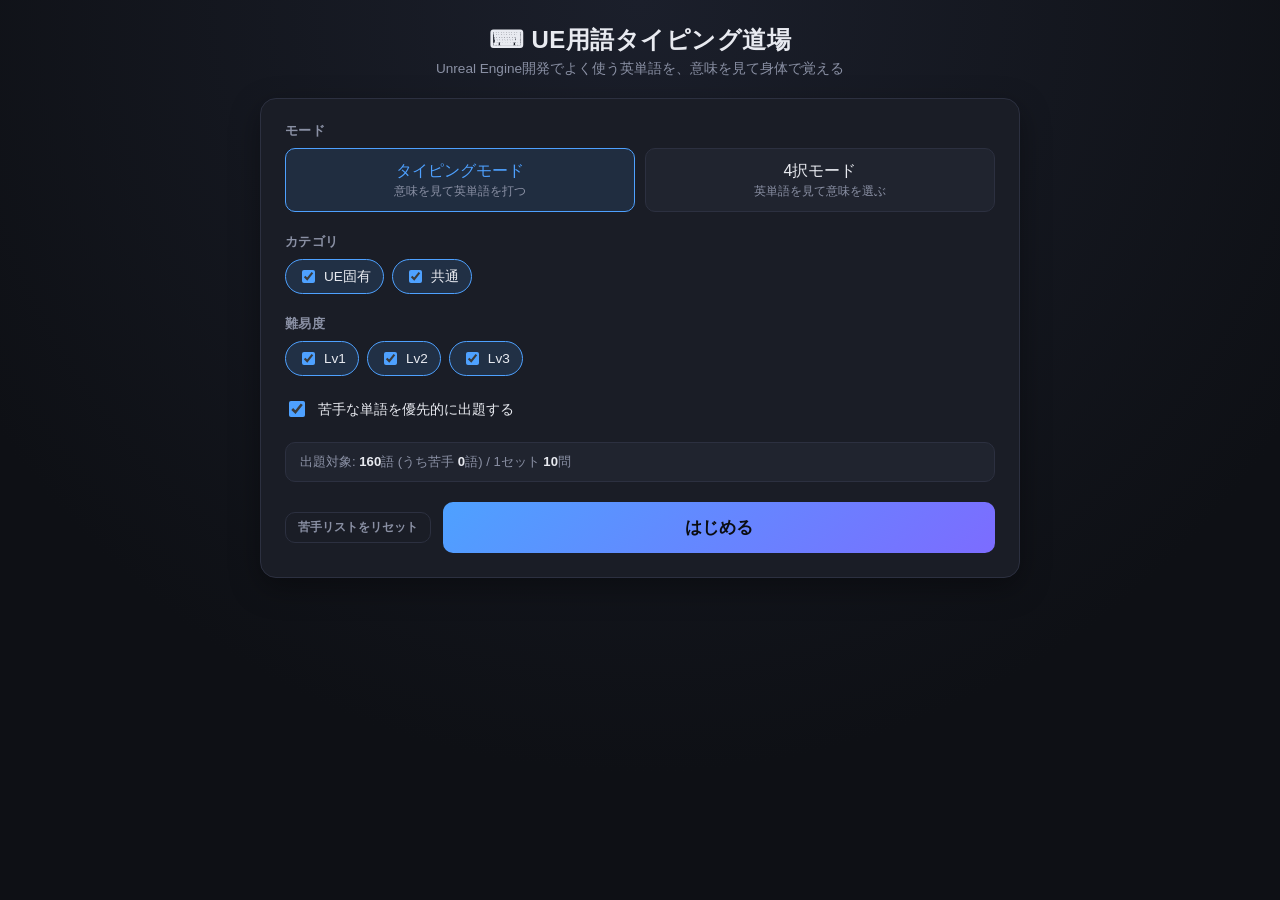
==== commit 540e9009: "Add files via upload" ====
--- a/index.html
+++ b/index.html
@@ -208,16 +208,19 @@
     padding:34px 10px 20px;
   }
   .meaning{
-    font-size:1.7rem;
+    font-size:clamp(1.15rem, 4.5vw, 1.7rem);
     font-weight:700;
     margin-bottom:8px;
-    word-break:keep-all;
+    overflow-wrap:break-word;
+    word-break:break-word;
   }
   .note-hint{
     font-size:0.82rem;
     color:var(--sub);
     min-height:1.2em;
     margin-bottom:26px;
+    overflow-wrap:break-word;
+    word-break:break-word;
   }
 
   .letters{
@@ -226,6 +229,7 @@
     flex-wrap:wrap;
     gap:4px;
     min-height:2.4em;
+    max-width:100%;
   }
   .letter{
     display:inline-flex;
@@ -235,7 +239,7 @@
     height:1.9rem;
     border-bottom:3px solid var(--border);
     font-family:"Consolas","SFMono-Regular",monospace;
-    font-size:1.5rem;
+    font-size:clamp(1.05rem, 4.5vw, 1.5rem);
     font-weight:600;
     color:var(--good);
     padding:0 2px;
@@ -259,10 +263,13 @@
 
   .word-en{
     font-family:"Consolas","SFMono-Regular",monospace;
-    font-size:2rem;
+    font-size:clamp(1.3rem, 6vw, 2rem);
     font-weight:700;
     margin-bottom:30px;
     letter-spacing:0.02em;
+    overflow-wrap:anywhere;
+    word-break:break-word;
+    max-width:100%;
   }
   .choices{
     display:grid;
@@ -376,13 +383,6 @@
     gap:12px;
   }
   .result-footer .btn{flex:1;}
-
-  #load-error{
-    text-align:center;
-    color:var(--warn);
-    font-size:0.8rem;
-    margin-top:14px;
-  }
 </style>
 </head>
 <body>
@@ -426,7 +426,6 @@
     </div>
 
     <div class="pool-info" id="pool-info">読み込み中...</div>
-    <div id="load-error" hidden></div>
 
     <div class="setup-footer">
       <button class="btn btn-ghost btn-small" id="reset-weak-btn" type="button">苦手リストをリセット</button>
@@ -448,7 +447,7 @@
       <div class="meaning" id="q-meaning"></div>
       <div class="note-hint" id="q-note"></div>
       <div class="letters" id="letters"></div>
-      <div class="hint-line">英単語をキーボードでそのまま入力してください(大文字/小文字も正確に)</div>
+      <div class="hint-line">英単語をキーボードで入力してください(大文字・小文字は区別しません)</div>
     </div>
 
     <!-- choice mode -->
@@ -496,11 +495,9 @@
   "use strict";
 
   /* ---------------------------------------------------------
-   * 内蔵フォールバックデータ
-   * words.json の読み込みに失敗した場合(file://での実行時の
-   * CORS制限など)に備えて、同内容をここにも埋め込んでおく。
+   * 単語データ(このファイルが唯一の正データ)
    * --------------------------------------------------------- */
-  const FALLBACK_WORDS = [
+  const WORDS_DATA = [
     { "id": 1, "en": "Actor", "ja": "アクター", "note": "レベルに配置できるすべてのオブジェクトの基底クラス。", "category": "UE固有", "level": 1 },
     { "id": 2, "en": "Pawn", "ja": "ポーン", "note": "コントローラーに憑依(Possess)されて操作されるアクター。", "category": "UE固有", "level": 1 },
     { "id": 3, "en": "Character", "ja": "キャラクター", "note": "歩行・ジャンプ用のMovementComponentを最初から持つPawn。", "category": "UE固有", "level": 1 },
@@ -679,7 +676,6 @@
   const levelContainer = document.getElementById("level-container");
   const priorityCheckbox = document.getElementById("priority-checkbox");
   const poolInfo = document.getElementById("pool-info");
-  const loadError = document.getElementById("load-error");
   const startBtn = document.getElementById("start-btn");
   const resetWeakBtn = document.getElementById("reset-weak-btn");
 
@@ -735,24 +731,6 @@
     const m = Math.floor(sec/60);
     const s = Math.floor(sec%60);
     return m + ":" + String(s).padStart(2,"0");
-  }
-
-  /* ---------- data loading ---------- */
-  async function loadWords(){
-    try{
-      const res = await fetch("words.json", {cache:"no-store"});
-      if(!res.ok) throw new Error("HTTP " + res.status);
-      const data = await res.json();
-      if(!data || !Array.isArray(data.words) || data.words.length===0){
-        throw new Error("unexpected format");
-      }
-      return data.words;
-    }catch(e){
-      console.warn("words.json の読み込みに失敗したため、内蔵データを使用します。", e);
-      loadError.hidden = false;
-      loadError.textContent = "words.json を読み込めなかったため、内蔵データで起動しました(file:// で開いている場合はローカルサーバー経由での起動を推奨します)。";
-      return FALLBACK_WORDS;
-    }
   }
 
   /* ---------- setup screen ---------- */
@@ -923,7 +901,7 @@
     const expected = q.en[state.typedLen];
     const spans = lettersEl.children;
 
-    if(e.key === expected){
+    if(e.key.toLowerCase() === expected.toLowerCase()){
       const span = spans[state.typedLen];
       span.textContent = expected === " " ? " " : expected;
       span.classList.remove("active");
@@ -1040,8 +1018,8 @@
   retryBtn.addEventListener("click", startGame);
 
   /* ---------- init ---------- */
-  (async function init(){
-    ALL_WORDS = await loadWords();
+  (function init(){
+    ALL_WORDS = WORDS_DATA;
     buildFilterUI();
     updatePoolPreview();
   })();
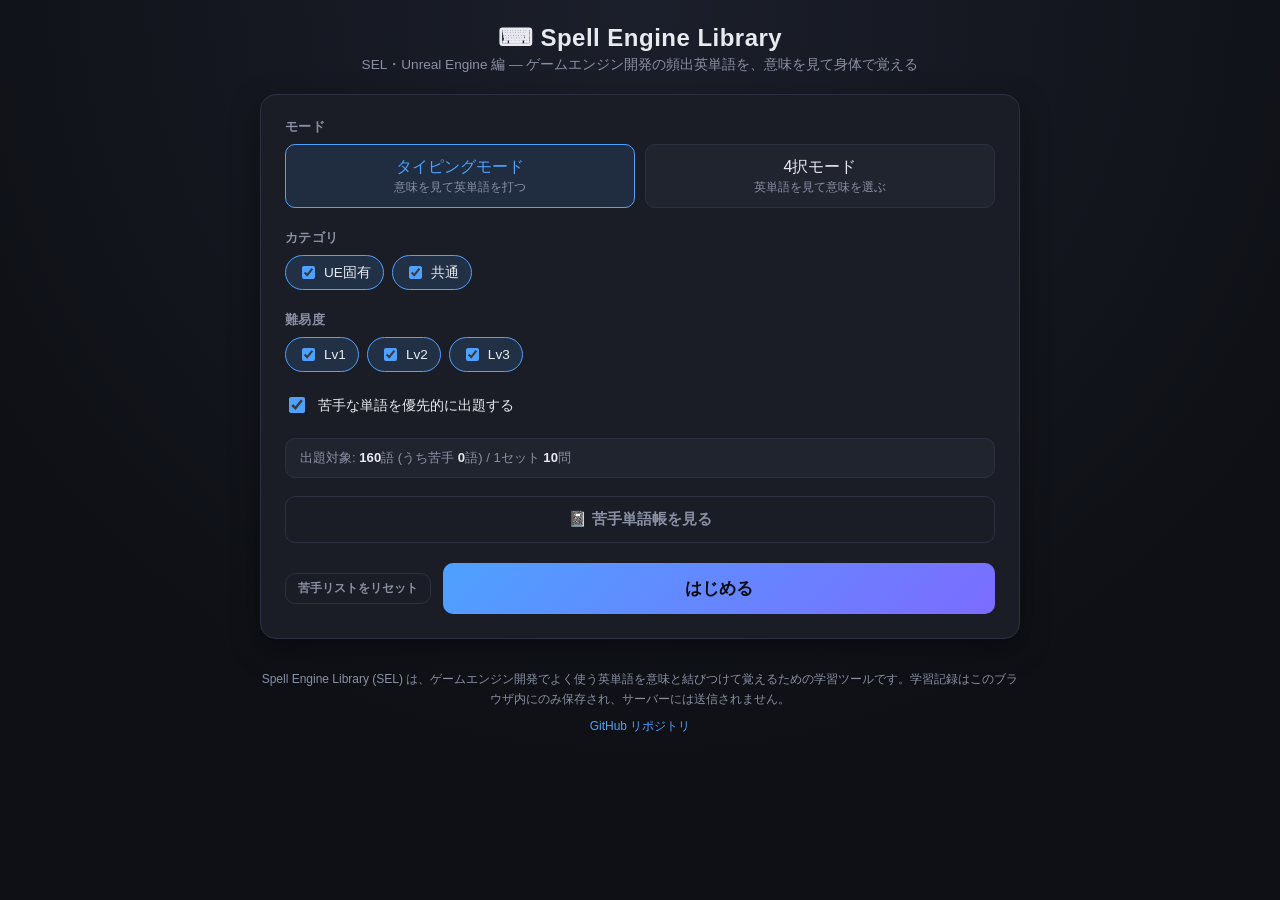
==== commit 4aa918b7: "Add files via upload" ====
--- a/index.html
+++ b/index.html
@@ -3,7 +3,7 @@
 <head>
 <meta charset="UTF-8">
 <meta name="viewport" content="width=device-width, initial-scale=1.0">
-<title>UE用語タイピング道場</title>
+<title>Spell Engine Library (SEL)</title>
 <style>
   :root{
     --bg:#12141a;
@@ -89,6 +89,12 @@
     color:var(--accent);
   }
   .mode-toggle .desc{display:block;font-size:0.72rem;color:var(--sub);margin-top:2px;}
+  .mode-note{
+    margin:10px 0 0;
+    font-size:0.74rem;
+    color:var(--warn);
+    line-height:1.5;
+  }
 
   .chip-group{display:flex;flex-wrap:wrap;gap:8px;}
   .chip{
@@ -305,7 +311,66 @@
     color:var(--sub);
     font-size:0.78rem;
     margin-top:24px;
-  }
+    line-height:1.7;
+  }
+  .hint-line kbd{
+    font-family:inherit;
+    background:var(--panel2);
+    border:1px solid var(--border);
+    border-radius:4px;
+    padding:1px 6px;
+    font-size:0.9em;
+    color:var(--text);
+  }
+
+  /* --- reveal panel --- */
+  .reveal{padding:30px 10px 16px;}
+  .reveal-badge{
+    display:inline-block;
+    font-size:0.72rem;
+    padding:3px 12px;
+    border-radius:999px;
+    margin-bottom:16px;
+  }
+  .reveal-badge.ok{background:rgba(94,230,160,0.16);color:var(--good);}
+  .reveal-badge.skip{background:rgba(255,203,107,0.16);color:var(--warn);}
+  .reveal-word{
+    font-family:"Consolas","SFMono-Regular",monospace;
+    font-size:clamp(1.3rem,6vw,2rem);
+    font-weight:700;
+    letter-spacing:0.02em;
+    overflow-wrap:anywhere;
+  }
+  .reveal-ja{
+    color:var(--sub);
+    font-size:0.9rem;
+    margin:6px 0 18px;
+  }
+  .reveal-block{
+    max-width:520px;
+    margin:0 auto 10px;
+    text-align:left;
+    background:var(--panel2);
+    border:1px solid var(--border);
+    border-radius:10px;
+    padding:10px 14px;
+  }
+  .reveal-h{
+    font-size:0.68rem;
+    color:var(--sub);
+    font-weight:700;
+    letter-spacing:0.05em;
+    margin-bottom:4px;
+  }
+  .reveal-body{font-size:0.9rem;overflow-wrap:anywhere;}
+  #reveal-phrase .reveal-body{font-family:"Consolas","SFMono-Regular",monospace;}
+  .reveal-cont{
+    margin-top:22px;
+    font-size:0.78rem;
+    color:var(--sub);
+    animation:pulse 1.4s ease-in-out infinite;
+  }
+  @keyframes pulse{0%,100%{opacity:0.45;}50%{opacity:1;}}
 
   .game-footer{
     margin-top:20px;
@@ -339,8 +404,9 @@
   .sub-stats{
     display:flex;
     justify-content:center;
-    gap:20px;
-    font-size:0.85rem;
+    flex-wrap:wrap;
+    gap:10px 20px;
+    font-size:0.82rem;
     color:var(--sub);
     margin-bottom:22px;
   }
@@ -361,16 +427,43 @@
   }
   .missed-item{
     display:flex;
-    justify-content:space-between;
-    align-items:center;
+    flex-direction:column;
+    gap:5px;
     background:var(--panel2);
     border:1px solid var(--border);
     border-radius:10px;
     padding:10px 14px;
     font-size:0.88rem;
   }
+  .missed-item-head{
+    display:flex;
+    justify-content:space-between;
+    align-items:baseline;
+    gap:10px;
+  }
   .missed-item .en{font-family:"Consolas",monospace;font-weight:700;color:var(--bad);}
-  .missed-item .ja{color:var(--sub);}
+  .missed-item .ja{color:var(--sub);text-align:right;}
+  .missed-item .mi-x{
+    font-size:0.76rem;
+    color:var(--sub);
+    overflow-wrap:anywhere;
+  }
+  .missed-item .mi-x span{
+    color:var(--text);
+    font-weight:600;
+    font-size:0.66rem;
+    margin-right:6px;
+    letter-spacing:0.04em;
+  }
+  .skip-tag{
+    display:inline-block;
+    font-size:0.64rem;
+    color:var(--warn);
+    border:1px solid rgba(255,203,107,0.4);
+    border-radius:999px;
+    padding:1px 7px;
+    margin-left:4px;
+  }
   .missed-empty{
     text-align:center;
     color:var(--sub);
@@ -383,13 +476,123 @@
     gap:12px;
   }
   .result-footer .btn{flex:1;}
+
+  /* --- page footer --- */
+  #app-footer{
+    margin-top:30px;
+    text-align:center;
+    color:var(--sub);
+    font-size:0.75rem;
+    line-height:1.7;
+  }
+  #app-footer p{margin:0 0 6px;}
+  #app-footer a{color:var(--accent);text-decoration:none;}
+  #app-footer a:hover{text-decoration:underline;}
+
+  /* --- weak words screen --- */
+  #screen-weak h2{
+    font-size:1.1rem;
+    margin:0 0 4px;
+  }
+  #screen-weak .weak-sub{
+    color:var(--sub);
+    font-size:0.8rem;
+    margin:0 0 16px;
+  }
+  .weak-list{
+    display:flex;
+    flex-direction:column;
+    gap:8px;
+    max-height:52vh;
+    overflow-y:auto;
+    margin-bottom:8px;
+  }
+  .weak-row{
+    background:var(--panel2);
+    border:1px solid var(--border);
+    border-radius:10px;
+    padding:12px 14px;
+    cursor:pointer;
+    transition:border-color 0.15s;
+  }
+  .weak-row:hover{border-color:var(--sub);}
+  .weak-row.open{border-color:var(--accent);}
+  .weak-row-main{
+    display:flex;
+    align-items:baseline;
+    gap:10px;
+    flex-wrap:wrap;
+  }
+  .weak-row .en{
+    font-family:"Consolas","SFMono-Regular",monospace;
+    font-weight:700;
+    font-size:1rem;
+  }
+  .weak-row .ja{
+    color:var(--sub);
+    font-size:0.85rem;
+    flex:1;
+    min-width:120px;
+  }
+  .weak-counts{
+    display:flex;
+    gap:12px;
+    font-size:0.78rem;
+    white-space:nowrap;
+  }
+  .weak-counts .miss{color:var(--bad);}
+  .weak-counts b{font-weight:700;}
+  .weak-counts .skip{color:var(--sub);}
+  .weak-counts .clean{color:var(--good);}
+  .weak-chips .tag.grad{
+    color:var(--good);
+    border-color:rgba(94,230,160,0.4);
+  }
+  .weak-chips{
+    display:flex;
+    gap:6px;
+    margin-top:8px;
+  }
+  .weak-chips .tag{
+    font-size:0.68rem;
+    color:var(--sub);
+    border:1px solid var(--border);
+    padding:2px 9px;
+    border-radius:999px;
+    background:var(--panel);
+  }
+  .weak-detail{
+    display:none;
+    margin-top:10px;
+    padding-top:10px;
+    border-top:1px solid var(--border);
+    flex-direction:column;
+    gap:6px;
+    font-size:0.82rem;
+    color:var(--sub);
+    overflow-wrap:anywhere;
+  }
+  .weak-row.open .weak-detail{display:flex;}
+  .weak-detail b{
+    color:var(--text);
+    font-weight:600;
+    margin-right:6px;
+    font-family:"Consolas","SFMono-Regular",monospace;
+    font-size:0.75rem;
+  }
+  .weak-empty{
+    text-align:center;
+    color:var(--sub);
+    font-size:0.9rem;
+    padding:44px 0;
+  }
 </style>
 </head>
 <body>
 <div id="app">
   <header>
-    <h1>⌨ UE用語タイピング道場</h1>
-    <p>Unreal Engine開発でよく使う英単語を、意味を見て身体で覚える</p>
+    <h1 id="app-title"></h1>
+    <p id="app-subtitle"></p>
   </header>
 
   <!-- ===== setup screen ===== -->
@@ -406,6 +609,7 @@
           <span>4択モード<span class="desc">英単語を見て意味を選ぶ</span></span>
         </label>
       </div>
+      <p class="mode-note" id="mode-note" hidden>タッチデバイスを検出しました。タイピングモードはソフトキーボードで画面が隠れるため、PC推奨です。</p>
     </div>
 
     <div class="field">
@@ -426,6 +630,10 @@
     </div>
 
     <div class="pool-info" id="pool-info">読み込み中...</div>
+
+    <div class="field" style="margin-top:18px;margin-bottom:0;">
+      <button class="btn btn-ghost" id="weak-book-btn" type="button" style="width:100%;">📓 苦手単語帳を見る</button>
+    </div>
 
     <div class="setup-footer">
       <button class="btn btn-ghost btn-small" id="reset-weak-btn" type="button">苦手リストをリセット</button>
@@ -447,7 +655,10 @@
       <div class="meaning" id="q-meaning"></div>
       <div class="note-hint" id="q-note"></div>
       <div class="letters" id="letters"></div>
-      <div class="hint-line">英単語をキーボードで入力してください(大文字・小文字は区別しません)</div>
+      <div class="hint-line">
+        英単語をキーボードで入力(大文字・小文字は区別しません)<br>
+        分からない単語は <kbd>Esc</kbd> でスキップ(正解の綴りが表示されます)
+      </div>
     </div>
 
     <!-- choice mode -->
@@ -456,28 +667,45 @@
       <div class="choices" id="choices"></div>
       <div class="hint-line">正しい意味を選んでください</div>
     </div>
+
+    <!-- reveal (shown after a correct answer or a skip) -->
+    <div id="reveal-area" class="q-area reveal" hidden>
+      <div class="reveal-badge" id="reveal-badge"></div>
+      <div class="reveal-word" id="reveal-word"></div>
+      <div class="reveal-ja" id="reveal-ja"></div>
+      <div class="reveal-block" id="reveal-where" hidden>
+        <div class="reveal-h">どこで使う</div>
+        <div class="reveal-body" id="reveal-where-body"></div>
+      </div>
+      <div class="reveal-block" id="reveal-phrase" hidden>
+        <div class="reveal-h">実際の表記</div>
+        <div class="reveal-body" id="reveal-phrase-body"></div>
+      </div>
+      <div class="reveal-cont" id="reveal-cont"></div>
+    </div>
   </section>
 
   <!-- ===== result screen ===== -->
   <section id="screen-result" class="card" hidden>
     <div class="result-stats">
       <div class="stat-box">
-        <div class="val" id="result-wpm">0</div>
-        <div class="label" id="result-wpm-label">WPM</div>
-      </div>
-      <div class="stat-box">
         <div class="val" id="result-accuracy">0%</div>
         <div class="label">正答率</div>
       </div>
+      <div class="stat-box">
+        <div class="val" id="result-correct">0 / 0</div>
+        <div class="label">ノーミスで正解</div>
+      </div>
     </div>
     <div class="sub-stats">
-      <div>正解 <b id="result-correct">0</b>問</div>
+      <div>WPM <b id="result-wpm">0</b> <span id="result-wpm-label"></span></div>
+      <div>所要時間 <b id="result-time">0:00</b></div>
+      <div>スキップ <b id="result-skipped">0</b>問</div>
       <div>ミスあり <b id="result-missed">0</b>問</div>
-      <div>所要時間 <b id="result-time">0:00</b></div>
     </div>
 
     <div class="missed-section">
-      <h3>今回間違えた単語</h3>
+      <h3>今回間違えた・スキップした単語</h3>
       <div class="missed-list" id="missed-list"></div>
     </div>
 
@@ -488,6 +716,25 @@
       <button class="btn btn-primary" id="retry-btn" type="button">もう一度</button>
     </div>
   </section>
+
+  <!-- ===== weak words screen ===== -->
+  <section id="screen-weak" class="card" hidden>
+    <h2>📓 苦手単語帳</h2>
+    <p class="weak-sub">ミス回数の多い順。行をクリックすると解説が開きます。</p>
+
+    <div class="weak-list" id="weak-list"></div>
+    <div class="weak-empty" id="weak-empty" hidden>まだ苦手な単語はありません。<br>プレイして間違えた単語がここにたまっていきます。</div>
+
+    <div class="result-footer" style="margin-top:20px;">
+      <button class="btn btn-ghost" id="weak-back-btn" type="button">設定に戻る</button>
+      <button class="btn btn-ghost" id="weak-reset-btn" type="button">苦手リストをリセット</button>
+    </div>
+  </section>
+
+  <footer id="app-footer">
+    <p id="footer-text"></p>
+    <p><a id="footer-repo" target="_blank" rel="noopener noreferrer">GitHub リポジトリ</a></p>
+  </footer>
 </div>
 
 <script>
@@ -660,8 +907,37 @@
     { "id": 160, "en": "Instanced", "ja": "インスタンス化された", "note": "個別に実体を持ち、それぞれ独立して編集できる状態。", "category": "UE固有", "level": 3 }
   ];
 
-  const WEAK_KEY = "ueTypingTerms_weakWords_v1";
-  const SET_SIZE = 10;
+  const ENGINE_ID = "ue"; // 記録キーの前置。Unity版/Godot版とのID衝突を避ける
+  const WEAK_KEY = "sel_weakWords_v1";
+  const OLD_WEAK_KEY = "ueTypingTerms_weakWords_v1";
+
+  /* ---------------------------------------------------------
+   * アプリ名称・説明文はここに集約する。
+   * Unity版 / Godot版を作るときはこのオブジェクトを差し替えるだけでよい。
+   * --------------------------------------------------------- */
+  const APP_INFO = {
+    title:    "Spell Engine Library",
+    abbr:     "SEL",
+    edition:  "Unreal Engine 編",
+    tagline:  "ゲームエンジン開発の頻出英単語を、意味を見て身体で覚える",
+    repoUrl:  "https://github.com/your-account/typing-terms", // TODO: 実際のリポジトリURLに差し替え
+    footer:   "Spell Engine Library (SEL) は、ゲームエンジン開発でよく使う英単語を意味と結びつけて覚えるための学習ツールです。学習記録はこのブラウザ内にのみ保存され、サーバーには送信されません。",
+  };
+
+  /* ---------------------------------------------------------
+   * 調整用の設定値はここに集約する(コード内に数値をベタ書きしない)
+   * --------------------------------------------------------- */
+  const CONFIG = {
+    setSize: 10,             // 1セットの出題数
+    graduateCleanStreak: 3,  // 連続ノーミス正解がこの回数に達したら苦手リストから卒業(削除)
+    missCap: 5,              // miss カウントの上限
+  };
+  const SET_SIZE = CONFIG.setSize; // 既存コード向けのエイリアス
+
+  // タッチデバイス判定(スマホ・タブレット)
+  const IS_TOUCH = (window.matchMedia && window.matchMedia("(hover: none) and (pointer: coarse)").matches)
+    || navigator.maxTouchPoints > 0
+    || "ontouchstart" in window;
 
   let ALL_WORDS = [];
   let state = null; // active game state
@@ -671,6 +947,7 @@
     setup: document.getElementById("screen-setup"),
     game: document.getElementById("screen-game"),
     result: document.getElementById("screen-result"),
+    weak: document.getElementById("screen-weak"),
   };
   const categoryContainer = document.getElementById("category-container");
   const levelContainer = document.getElementById("level-container");
@@ -678,6 +955,12 @@
   const poolInfo = document.getElementById("pool-info");
   const startBtn = document.getElementById("start-btn");
   const resetWeakBtn = document.getElementById("reset-weak-btn");
+  const weakBookBtn = document.getElementById("weak-book-btn");
+
+  const weakListEl = document.getElementById("weak-list");
+  const weakEmptyEl = document.getElementById("weak-empty");
+  const weakBackBtn = document.getElementById("weak-back-btn");
+  const weakResetBtn = document.getElementById("weak-reset-btn");
 
   const quitBtn = document.getElementById("quit-btn");
   const progressFill = document.getElementById("progress-fill");
@@ -691,11 +974,22 @@
   const qWordEn = document.getElementById("q-word-en");
   const choicesEl = document.getElementById("choices");
 
+  const revealArea = document.getElementById("reveal-area");
+  const revealBadge = document.getElementById("reveal-badge");
+  const revealWord = document.getElementById("reveal-word");
+  const revealJa = document.getElementById("reveal-ja");
+  const revealWhere = document.getElementById("reveal-where");
+  const revealWhereBody = document.getElementById("reveal-where-body");
+  const revealPhrase = document.getElementById("reveal-phrase");
+  const revealPhraseBody = document.getElementById("reveal-phrase-body");
+  const revealCont = document.getElementById("reveal-cont");
+
   const resultWpm = document.getElementById("result-wpm");
   const resultWpmLabel = document.getElementById("result-wpm-label");
   const resultAccuracy = document.getElementById("result-accuracy");
   const resultCorrect = document.getElementById("result-correct");
   const resultMissed = document.getElementById("result-missed");
+  const resultSkipped = document.getElementById("result-skipped");
   const resultTime = document.getElementById("result-time");
   const missedList = document.getElementById("missed-list");
   const weakTotalInfo = document.getElementById("weak-total-info");
@@ -716,16 +1010,53 @@
       screens[k].hidden = (k!==name);
     });
   }
+  // 記録形式: { "ue:89": { miss: 3, skip: 1, clean: 0 }, ... }
+  //  - キーは ENGINE_ID を前置した単語ID
+  //  - miss : タイプミス回数
+  //  - skip : スキップ回数
+  //  - clean: 連続ノーミス正解回数。CONFIG.graduateCleanStreak に達したら卒業(削除)
+  function weakIdFor(word){ return ENGINE_ID + ":" + word.id; }
+  function normalizeEntry(raw){
+    raw = raw || {};
+    return {
+      miss:  Number(raw.miss)  || 0,
+      skip:  Number(raw.skip)  || 0,
+      clean: Number(raw.clean) || 0, // 旧データに clean が無ければ 0 とみなす
+    };
+  }
+  function weakScore(entry){
+    const e = normalizeEntry(entry);
+    return e.miss + e.skip;
+  }
   function loadWeak(){
     try{
       const raw = localStorage.getItem(WEAK_KEY);
-      return raw ? JSON.parse(raw) : {};
+      const obj = raw ? JSON.parse(raw) : {};
+      return (obj && typeof obj === "object") ? obj : {};
     }catch(e){
       return {};
     }
   }
   function saveWeak(obj){
     try{ localStorage.setItem(WEAK_KEY, JSON.stringify(obj)); }catch(e){ /* ignore quota errors */ }
+  }
+  // 旧キー(単語IDごとのミス回数を数値で保持)を新形式へ移行する
+  function migrateWeak(){
+    let oldRaw;
+    try{ oldRaw = localStorage.getItem(OLD_WEAK_KEY); }catch(e){ return; }
+    if(oldRaw == null) return;
+    try{
+      const oldObj = JSON.parse(oldRaw) || {};
+      const next = loadWeak();
+      Object.keys(oldObj).forEach(id=>{
+        const key = ENGINE_ID + ":" + id;
+        if(!next[key]){
+          next[key] = { miss: Number(oldObj[id]) || 0, skip: 0, clean: 0 };
+        }
+      });
+      saveWeak(next);
+    }catch(e){ /* 壊れた旧データは捨てる */ }
+    try{ localStorage.removeItem(OLD_WEAK_KEY); }catch(e){}
   }
   function formatTime(sec){
     const m = Math.floor(sec/60);
@@ -762,7 +1093,7 @@
   function updatePoolPreview(){
     const pool = getCurrentPool();
     const weak = loadWeak();
-    const weakInPool = pool.filter(w=>weak[w.id]).length;
+    const weakInPool = pool.filter(w=>weak[weakIdFor(w)]).length;
     if(pool.length===0){
       poolInfo.innerHTML = `<span class="warn">選択した条件に一致する単語がありません。カテゴリ/難易度を見直してください。</span>`;
       startBtn.disabled = true;
@@ -777,7 +1108,9 @@
   function resetWeakList(){
     if(!confirm("苦手リストをすべてリセットします。よろしいですか?")) return;
     saveWeak({});
+    try{ localStorage.removeItem(OLD_WEAK_KEY); }catch(e){}
     updatePoolPreview();
+    if(!screens.weak.hidden) renderWeakBook();
   }
 
   /* ---------- question set building ---------- */
@@ -785,7 +1118,7 @@
     let arr = shuffle(pool);
     if(usePriority){
       arr = arr
-        .map((w,i)=>({w, weight:(weakMap[w.id]||0), rand:i}))
+        .map((w,i)=>({w, weight: weakScore(weakMap[weakIdFor(w)]), rand:i}))
         .sort((a,b)=> b.weight - a.weight || a.rand - b.rand)
         .map(x=>x.w);
     }
@@ -793,14 +1126,34 @@
   }
 
   /* ---------- weak list update ---------- */
-  function updateWeak(word, hadMistake){
+  // outcome: "clean"(ノーミス正解) / "miss"(ミスあり正解) / "skip"(スキップ)
+  function recordResult(word, outcome){
     const weak = loadWeak();
-    if(hadMistake){
-      weak[word.id] = Math.min((weak[word.id]||0) + 1, 5);
-    }else if(weak[word.id]){
-      weak[word.id] -= 1;
-      if(weak[word.id] <= 0) delete weak[word.id];
+    const key = weakIdFor(word);
+    const existing = weak[key];
+
+    if(outcome === "clean"){
+      if(!existing) return; // 苦手リストにない単語は記録しない
+      const e = normalizeEntry(existing);
+      e.clean += 1;
+      if(e.clean >= CONFIG.graduateCleanStreak){
+        delete weak[key]; // 卒業
+      }else{
+        weak[key] = e;
+      }
+      saveWeak(weak);
+      return;
     }
+
+    // miss / skip は強制的に苦手リスト入りとし、clean を 0 に戻す
+    const e = existing ? normalizeEntry(existing) : { miss: 0, skip: 0, clean: 0 };
+    if(outcome === "miss"){
+      e.miss = Math.min(e.miss + 1, CONFIG.missCap);
+    }else if(outcome === "skip"){
+      e.skip += 1;
+    }
+    e.clean = 0;
+    weak[key] = e;
     saveWeak(weak);
   }
 
@@ -820,16 +1173,22 @@
       results: [],
       typedLen: 0,
       hadMistake: false,
+      skipped: false,
+      qStartTime: 0,
+      qElapsedMs: 0,
+      phase: "play", // "play" | "reveal"
+      revealAt: 0,
     };
 
     showScreen("game");
-    typingArea.hidden = (mode !== "typing");
-    choiceArea.hidden = (mode !== "choice");
-    if(mode === "typing"){
-      document.addEventListener("keydown", onTypingKeyDown);
-    }
     updateProgressUI();
     renderQuestion();
+  }
+
+  function teardownGameListeners(){
+    document.removeEventListener("keydown", onTypingKeyDown);
+    document.removeEventListener("keydown", onRevealKey);
+    revealArea.removeEventListener("click", onRevealClick);
   }
 
   function updateProgressUI(){
@@ -846,8 +1205,18 @@
     const q = currentQuestion();
     qTag.textContent = `${q.category} ・ Lv${q.level}`;
     state.hadMistake = false;
+    state.skipped = false;
+    state.phase = "play";
+    state.qStartTime = performance.now();
+    state.qElapsedMs = 0;
+
+    typingArea.hidden = (state.mode !== "typing");
+    choiceArea.hidden = (state.mode !== "choice");
+    revealArea.hidden = true;
 
     if(state.mode === "typing"){
+      document.removeEventListener("keydown", onTypingKeyDown);
+      document.addEventListener("keydown", onTypingKeyDown);
       state.typedLen = 0;
       qMeaning.textContent = q.ja;
       qNote.textContent = q.note || "";
@@ -893,7 +1262,13 @@
 
   /* --- typing mode input --- */
   function onTypingKeyDown(e){
-    if(!state || state.mode !== "typing") return;
+    if(!state || state.mode !== "typing" || state.phase !== "play") return;
+
+    if(e.key === "Escape"){ // 分からない単語をスキップ
+      e.preventDefault();
+      skipCurrent();
+      return;
+    }
     if(e.key.length !== 1) return; // ignore Shift, Enter, Backspace, etc.
     e.preventDefault();
 
@@ -910,8 +1285,8 @@
       if(state.typedLen < q.en.length){
         spans[state.typedLen].classList.add("active");
       }else{
-        document.removeEventListener("keydown", onTypingKeyDown);
-        setTimeout(finishQuestion, 260);
+        state.qElapsedMs = performance.now() - state.qStartTime;
+        enterReveal("ok");
       }
     }else{
       state.hadMistake = true;
@@ -926,11 +1301,12 @@
 
   /* --- choice mode input --- */
   function onChoiceClick(btn, opt, q){
-    if(btn.disabled) return;
+    if(btn.disabled || state.phase !== "play") return;
     if(opt.id === q.id){
       btn.classList.add("correct");
       [...choicesEl.children].forEach(b=> b.disabled = true);
-      setTimeout(finishQuestion, 350);
+      state.qElapsedMs = performance.now() - state.qStartTime;
+      enterReveal("ok");
     }else{
       state.hadMistake = true;
       btn.classList.remove("error");
@@ -940,46 +1316,114 @@
     }
   }
 
+  /* --- skip (typing mode) --- */
+  function skipCurrent(){
+    if(!state || state.mode !== "typing" || state.phase !== "play") return;
+    state.skipped = true;
+    state.hadMistake = true; // 正答率では不正解として数える
+    state.qElapsedMs = performance.now() - state.qStartTime;
+    enterReveal("skip");
+  }
+
+  /* --- reveal panel --- */
+  function setRevealBlock(blockEl, bodyEl, text){
+    if(text){
+      bodyEl.textContent = text;
+      blockEl.hidden = false;
+    }else{
+      blockEl.hidden = true;
+    }
+  }
+  function enterReveal(kind){ // kind: "ok" | "skip"
+    const q = currentQuestion();
+    state.phase = "reveal";
+    state.revealAt = performance.now();
+    document.removeEventListener("keydown", onTypingKeyDown);
+
+    revealBadge.className = "reveal-badge " + (kind === "skip" ? "skip" : "ok");
+    revealBadge.textContent = kind === "skip" ? "スキップ — 正解はこちら" : "正解!";
+    revealWord.textContent = q.en;
+    revealJa.textContent = q.ja;
+    setRevealBlock(revealWhere, revealWhereBody, q.where);
+    setRevealBlock(revealPhrase, revealPhraseBody, q.phrase);
+    revealCont.textContent = IS_TOUCH ? "タップで次へ" : "任意のキーで次へ";
+
+    typingArea.hidden = true;
+    choiceArea.hidden = true;
+    revealArea.hidden = false;
+
+    document.addEventListener("keydown", onRevealKey);
+    revealArea.addEventListener("click", onRevealClick);
+  }
+  function onRevealKey(e){
+    if(!state || state.phase !== "reveal") return;
+    if(performance.now() - state.revealAt < 120) return; // 直前の打鍵で誤爆しない
+    e.preventDefault();
+    dismissReveal();
+  }
+  function onRevealClick(){
+    if(!state || state.phase !== "reveal") return;
+    if(performance.now() - state.revealAt < 120) return;
+    dismissReveal();
+  }
+  function dismissReveal(){
+    document.removeEventListener("keydown", onRevealKey);
+    revealArea.removeEventListener("click", onRevealClick);
+    revealArea.hidden = true;
+    state.phase = "play";
+    finishQuestion();
+  }
+
   function finishQuestion(){
     const q = currentQuestion();
-    state.results.push({ id:q.id, en:q.en, ja:q.ja, hadMistake: state.hadMistake });
-    updateWeak(q, state.hadMistake);
+    const outcome = state.skipped ? "skip" : (state.hadMistake ? "miss" : "clean");
+    state.results.push({
+      id: q.id, en: q.en, ja: q.ja,
+      hadMistake: state.hadMistake,
+      skipped: state.skipped,
+      chars: q.en.length,
+      elapsedMs: state.qElapsedMs || 0,
+    });
+    recordResult(q, outcome);
     state.index++;
     if(state.index >= state.questions.length){
       endGame();
     }else{
       updateProgressUI();
       renderQuestion();
-      if(state.mode === "typing"){
-        document.addEventListener("keydown", onTypingKeyDown);
-      }
     }
   }
 
   function quitGame(){
     if(!confirm("この セットを中断して設定画面に戻ります。よろしいですか?")) return;
-    document.removeEventListener("keydown", onTypingKeyDown);
+    teardownGameListeners();
     state = null;
     showScreen("setup");
     updatePoolPreview();
   }
 
   function endGame(){
-    document.removeEventListener("keydown", onTypingKeyDown);
+    teardownGameListeners();
     const elapsedSec = (performance.now() - state.startTime) / 1000;
-    const elapsedMin = elapsedSec / 60;
-    const totalChars = state.questions.reduce((s,q)=> s + q.en.length, 0);
-    const wpm = elapsedMin > 0 ? Math.round((totalChars/5)/elapsedMin) : 0;
-    const correctCount = state.results.filter(r=>!r.hadMistake).length;
+
+    // WPM はスキップした問題を分子(文字数)・分母(時間)の両方から除外する
+    const typed = state.results.filter(r=> !r.skipped);
+    const wpmChars = typed.reduce((s,r)=> s + r.chars, 0);
+    const wpmMin = typed.reduce((s,r)=> s + r.elapsedMs, 0) / 60000;
+    const wpm = wpmMin > 0 ? Math.round((wpmChars/5)/wpmMin) : 0;
+
     const total = state.results.length;
+    const correctCount = state.results.filter(r=> !r.hadMistake).length; // ノーミス正解(スキップ含まず)
+    const skippedCount = state.results.filter(r=> r.skipped).length;
     const accuracy = total>0 ? Math.round((correctCount/total)*1000)/10 : 0;
-    const missed = state.results.filter(r=>r.hadMistake);
-
+    const missed = state.results.filter(r=> r.hadMistake);
+
+    resultAccuracy.textContent = accuracy + "%";
+    resultCorrect.textContent = `${correctCount} / ${total}`;
     resultWpm.textContent = wpm;
-    resultWpmLabel.textContent = state.mode === "typing" ? "WPM" : "WPM (換算)";
-    resultAccuracy.textContent = accuracy + "%";
-    resultCorrect.textContent = correctCount;
-    resultMissed.textContent = missed.length;
+    resultWpmLabel.textContent = state.mode === "typing" ? "" : "(換算)";
+    resultMissed.textContent = missed.length - skippedCount;
+    resultSkipped.textContent = skippedCount;
     resultTime.textContent = formatTime(elapsedSec);
 
     if(missed.length===0){
@@ -987,15 +1431,25 @@
       missedList.hidden = true;
       const empty = document.createElement("div");
       empty.className = "missed-empty";
-      empty.textContent = "ミスなし!パーフェクトです 🎉";
+      empty.textContent = "ミス・スキップなし!パーフェクトです 🎉";
       missedList.parentNode.insertBefore(empty, missedList.nextSibling);
       missedList._emptyEl = empty;
     }else{
       if(missedList._emptyEl){ missedList._emptyEl.remove(); missedList._emptyEl = null; }
       missedList.hidden = false;
-      missedList.innerHTML = missed.map(r=>
-        `<div class="missed-item"><span class="en">${escapeHtml(r.en)}</span><span class="ja">${escapeHtml(r.ja)}</span></div>`
-      ).join("");
+      missedList.innerHTML = missed.map(r=>{
+        const w = ALL_WORDS.find(x=> x.id === r.id) || r;
+        const extra = [
+          w.where  ? `<div class="mi-x"><span>どこで使う</span>${escapeHtml(w.where)}</div>`  : "",
+          w.phrase ? `<div class="mi-x"><span>実際の表記</span>${escapeHtml(w.phrase)}</div>` : "",
+        ].join("");
+        return `<div class="missed-item">
+          <div class="missed-item-head">
+            <span class="en">${escapeHtml(r.en)}</span>
+            <span class="ja">${escapeHtml(r.ja)}${r.skipped ? ' <span class="skip-tag">スキップ</span>' : ""}</span>
+          </div>${extra}
+        </div>`;
+      }).join("");
     }
 
     const weakTotal = Object.keys(loadWeak()).length;
@@ -1009,6 +1463,61 @@
       "&":"&amp;", "<":"&lt;", ">":"&gt;", '"':"&quot;", "'":"&#39;"
     }[ch]));
   }
+
+  /* ---------- weak words screen ---------- */
+  function renderWeakBook(){
+    const weak = loadWeak();
+    const byKey = new Map(ALL_WORDS.map(w=>[weakIdFor(w), w]));
+    const rows = Object.keys(weak)
+      .map(key=>({ word: byKey.get(key), entry: normalizeEntry(weak[key]) }))
+      .filter(r=> r.word) // データに存在しない単語の記録は表示しない
+      .map(r=>({
+        word: r.word,
+        miss: r.entry.miss,
+        skip: r.entry.skip,
+        clean: r.entry.clean,
+      }))
+      .sort((a,b)=> b.miss - a.miss || b.skip - a.skip || a.word.en.localeCompare(b.word.en));
+
+    if(rows.length === 0){
+      weakListEl.innerHTML = "";
+      weakListEl.hidden = true;
+      weakEmptyEl.hidden = false;
+      return;
+    }
+    weakListEl.hidden = false;
+    weakEmptyEl.hidden = true;
+    weakListEl.innerHTML = rows.map(r=>{
+      const w = r.word;
+      const detail = [
+        w.note   ? `<div><b>note</b>${escapeHtml(w.note)}</div>`     : "",
+        w.where  ? `<div><b>where</b>${escapeHtml(w.where)}</div>`    : "",
+        w.phrase ? `<div><b>phrase</b>${escapeHtml(w.phrase)}</div>`  : "",
+      ].filter(Boolean).join("") || `<div>詳細情報はありません。</div>`;
+      return `
+        <div class="weak-row">
+          <div class="weak-row-main">
+            <span class="en">${escapeHtml(w.en)}</span>
+            <span class="ja">${escapeHtml(w.ja)}</span>
+            <span class="weak-counts">
+              <span class="miss">ミス <b>${r.miss}</b></span>
+              <span class="skip">スキップ <b>${r.skip}</b></span>
+              <span class="clean">ノーミス <b>${r.clean}</b>/${CONFIG.graduateCleanStreak}</span>
+            </span>
+          </div>
+          <div class="weak-chips">
+            <span class="tag">${escapeHtml(w.category)}</span>
+            <span class="tag">Lv${escapeHtml(String(w.level))}</span>
+            <span class="tag grad">卒業まであと ${Math.max(0, CONFIG.graduateCleanStreak - r.clean)} 回</span>
+          </div>
+          <div class="weak-detail">${detail}</div>
+        </div>`;
+    }).join("");
+  }
+  weakListEl.addEventListener("click", e=>{
+    const row = e.target.closest(".weak-row");
+    if(row) row.classList.toggle("open");
+  });
 
   /* ---------- wire up ---------- */
   startBtn.addEventListener("click", startGame);
@@ -1016,10 +1525,38 @@
   quitBtn.addEventListener("click", quitGame);
   backBtn.addEventListener("click", ()=>{ showScreen("setup"); updatePoolPreview(); });
   retryBtn.addEventListener("click", startGame);
+  weakBookBtn.addEventListener("click", ()=>{ renderWeakBook(); showScreen("weak"); });
+  weakBackBtn.addEventListener("click", ()=>{ showScreen("setup"); updatePoolPreview(); });
+  weakResetBtn.addEventListener("click", resetWeakList);
+
+  /* ---------- app info ---------- */
+  function applyAppInfo(){
+    document.title = `${APP_INFO.title} (${APP_INFO.abbr}) — ${APP_INFO.edition}`;
+    const titleEl = document.getElementById("app-title");
+    const subEl = document.getElementById("app-subtitle");
+    const footerText = document.getElementById("footer-text");
+    const footerRepo = document.getElementById("footer-repo");
+    if(titleEl) titleEl.textContent = `⌨ ${APP_INFO.title}`;
+    if(subEl) subEl.textContent = `${APP_INFO.abbr}・${APP_INFO.edition} — ${APP_INFO.tagline}`;
+    if(footerText) footerText.textContent = APP_INFO.footer;
+    if(footerRepo) footerRepo.href = APP_INFO.repoUrl;
+  }
+
+  /* ---------- touch devices: default to choice mode ---------- */
+  function applyTouchDefaults(){
+    if(!IS_TOUCH) return;
+    const choiceRadio = document.querySelector('input[name="mode"][value="choice"]');
+    if(choiceRadio) choiceRadio.checked = true;
+    const note = document.getElementById("mode-note");
+    if(note) note.hidden = false;
+  }
 
   /* ---------- init ---------- */
   (function init(){
     ALL_WORDS = WORDS_DATA;
+    applyAppInfo();
+    applyTouchDefaults();
+    migrateWeak();
     buildFilterUI();
     updatePoolPreview();
   })();
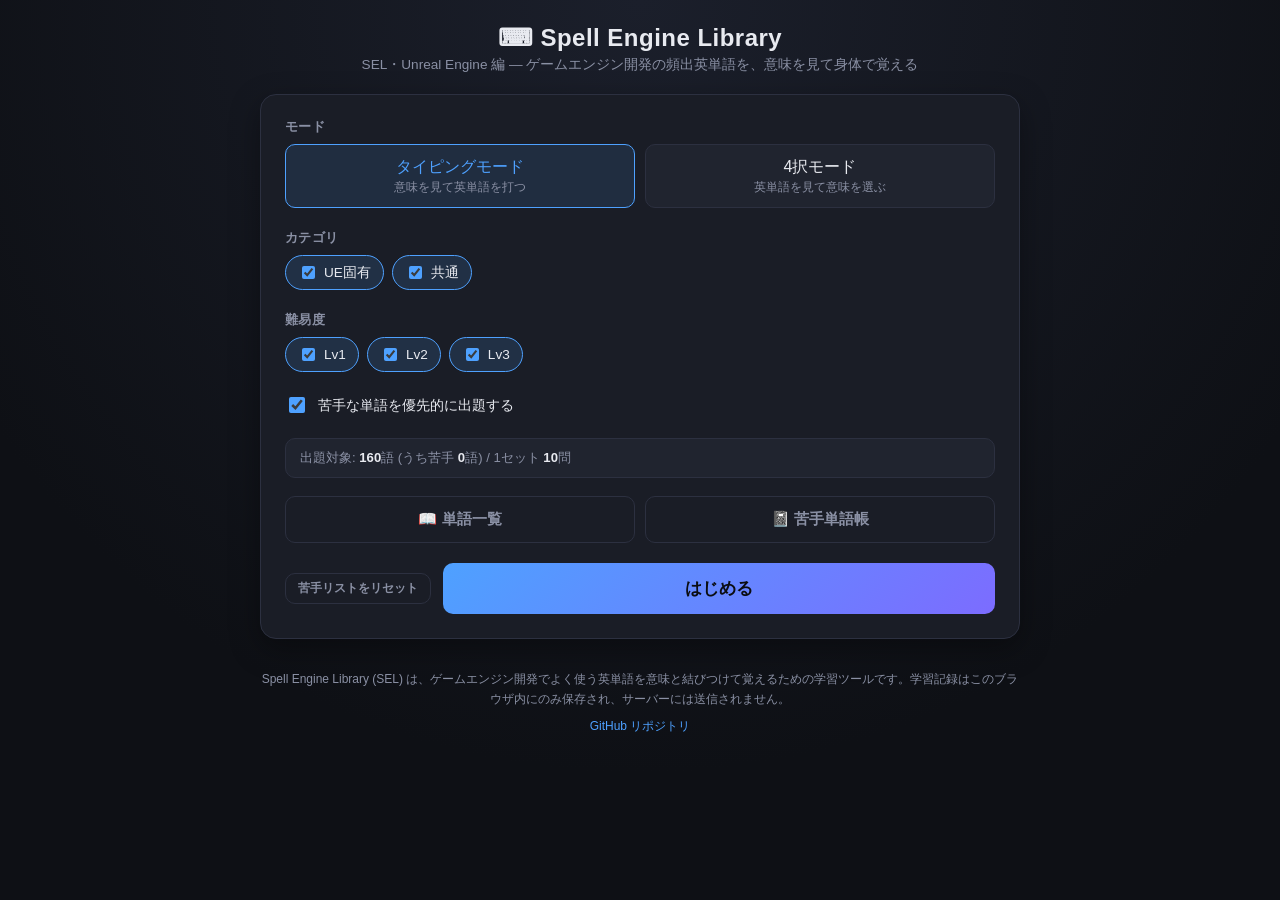
==== commit 14ef415a: "Add files via upload" ====
--- a/index.html
+++ b/index.html
@@ -3,7 +3,34 @@
 <head>
 <meta charset="UTF-8">
 <meta name="viewport" content="width=device-width, initial-scale=1.0">
-<title>Spell Engine Library (SEL)</title>
+<title>Spell Engine Library (SEL) — Unreal Engine 編</title>
+
+<!-- ============================================================
+     名称・説明文・OGP のマスターは末尾スクリプトの APP_INFO。
+     クローラは JS を実行しないため、同じ値をこの下の meta 群にも
+     書き写してある。エンジン (UE / Unity / Godot) を切り替えるときは
+     APP_INFO と、この title・meta 群の両方を更新すること。
+     ブラウザ表示時は applyAppInfo() が APP_INFO の値で上書きする。
+     ============================================================ -->
+<meta name="description" content="ゲームエンジン開発で使う英単語を、使用場面や実際のノード名・設定項目とセットで覚えるタイピング学習ツールです。まずは Unreal Engine 編として、頻出160語をレベル別に収録しています。">
+<link rel="canonical" href="https://typing-terms.bullmus-vg.workers.dev/">
+
+<meta property="og:type" content="website">
+<meta property="og:site_name" content="Spell Engine Library">
+<meta property="og:title" content="Spell Engine Library (SEL) — Unreal Engine 編">
+<meta property="og:description" content="ゲームエンジン開発で使う英単語を、使用場面や実際のノード名・設定項目とセットで覚えるタイピング学習ツールです。まずは Unreal Engine 編として、頻出160語をレベル別に収録しています。">
+<meta property="og:url" content="https://typing-terms.bullmus-vg.workers.dev/">
+<meta property="og:image" content="https://typing-terms.bullmus-vg.workers.dev/ogp.png">
+
+<meta name="twitter:card" content="summary_large_image">
+<meta name="twitter:title" content="Spell Engine Library (SEL) — Unreal Engine 編">
+<meta name="twitter:description" content="ゲームエンジン開発で使う英単語を、使用場面や実際のノード名・設定項目とセットで覚えるタイピング学習ツールです。まずは Unreal Engine 編として、頻出160語をレベル別に収録しています。">
+<meta name="twitter:image" content="https://typing-terms.bullmus-vg.workers.dev/ogp.png">
+
+<link rel="icon" href="favicon.ico" sizes="any">
+<link rel="icon" href="favicon.svg" type="image/svg+xml">
+<link rel="apple-touch-icon" href="apple-touch-icon.png">
+
 <style>
   :root{
     --bg:#12141a;
@@ -586,6 +613,58 @@
     font-size:0.9rem;
     padding:44px 0;
   }
+
+  /* --- word list (dictionary) screen --- */
+  #screen-dict h2{
+    font-size:1.1rem;
+    margin:0 0 12px;
+  }
+  .dict-progress{
+    font-size:0.8rem;
+    color:var(--sub);
+    background:var(--panel2);
+    border:1px solid var(--border);
+    border-radius:10px;
+    padding:10px 13px;
+    margin:0 0 14px;
+    line-height:1.95;
+  }
+  .dict-progress b{color:var(--text);}
+  .dict-search{
+    width:100%;
+    padding:10px 12px;
+    margin-bottom:12px;
+    background:var(--panel2);
+    border:1px solid var(--border);
+    border-radius:10px;
+    color:var(--text);
+    font-size:0.9rem;
+    font-family:inherit;
+  }
+  .dict-search:focus{outline:none;border-color:var(--accent);}
+  .dict-search::placeholder{color:var(--sub);}
+  .dict-filters{
+    display:flex;
+    flex-direction:column;
+    gap:9px;
+    margin-bottom:14px;
+  }
+  .dict-count{
+    font-size:0.76rem;
+    color:var(--sub);
+    margin-bottom:8px;
+  }
+  .status-badge{
+    font-size:0.66rem;
+    padding:2px 9px;
+    border-radius:999px;
+    white-space:nowrap;
+    border:1px solid var(--border);
+    color:var(--sub);
+  }
+  .status-badge.st-learning { color:var(--warn);   border-color:rgba(255,203,107,0.4); }
+  .status-badge.st-graduated{ color:var(--good);   border-color:rgba(94,230,160,0.4); }
+  .status-badge.st-cleared  { color:var(--accent); border-color:rgba(78,161,255,0.4); }
 </style>
 </head>
 <body>
@@ -631,8 +710,9 @@
 
     <div class="pool-info" id="pool-info">読み込み中...</div>
 
-    <div class="field" style="margin-top:18px;margin-bottom:0;">
-      <button class="btn btn-ghost" id="weak-book-btn" type="button" style="width:100%;">📓 苦手単語帳を見る</button>
+    <div class="field" style="margin-top:18px;margin-bottom:0;display:flex;gap:10px;">
+      <button class="btn btn-ghost" id="dict-btn" type="button" style="flex:1;">📖 単語一覧</button>
+      <button class="btn btn-ghost" id="weak-book-btn" type="button" style="flex:1;">📓 苦手単語帳</button>
     </div>
 
     <div class="setup-footer">
@@ -731,6 +811,29 @@
     </div>
   </section>
 
+  <!-- ===== word list (dictionary) screen ===== -->
+  <section id="screen-dict" class="card" hidden>
+    <h2>📖 単語一覧</h2>
+    <p class="dict-progress" id="dict-progress"></p>
+
+    <input type="search" id="dict-search" class="dict-search" autocomplete="off"
+           placeholder="検索: 英語・日本語・解説・ノード名など (例: On Component Begin Overlap)">
+
+    <div class="dict-filters">
+      <div class="chip-group" id="dict-cat"></div>
+      <div class="chip-group" id="dict-lvl"></div>
+      <div class="chip-group" id="dict-status"></div>
+    </div>
+
+    <div class="dict-count" id="dict-count"></div>
+    <div class="weak-list" id="dict-list"></div>
+    <div class="weak-empty" id="dict-empty" hidden>該当する単語がありません。</div>
+
+    <div class="result-footer" style="margin-top:20px;">
+      <button class="btn btn-ghost" id="dict-back-btn" type="button">設定に戻る</button>
+    </div>
+  </section>
+
   <footer id="app-footer">
     <p id="footer-text"></p>
     <p><a id="footer-repo" target="_blank" rel="noopener noreferrer">GitHub リポジトリ</a></p>
@@ -742,178 +845,204 @@
   "use strict";
 
   /* ---------------------------------------------------------
-   * 単語データ(このファイルが唯一の正データ)
+   * 単語データ(実行時の正データ。編集元マスターは words.json)
+   *  - 各単語オブジェクトは自由にフィールドを追加できる。
+   *    展開表示に出したいものは上部の DETAIL_FIELDS に登録する。
    * --------------------------------------------------------- */
   const WORDS_DATA = [
-    { "id": 1, "en": "Actor", "ja": "アクター", "note": "レベルに配置できるすべてのオブジェクトの基底クラス。", "category": "UE固有", "level": 1 },
-    { "id": 2, "en": "Pawn", "ja": "ポーン", "note": "コントローラーに憑依(Possess)されて操作されるアクター。", "category": "UE固有", "level": 1 },
-    { "id": 3, "en": "Character", "ja": "キャラクター", "note": "歩行・ジャンプ用のMovementComponentを最初から持つPawn。", "category": "UE固有", "level": 1 },
-    { "id": 4, "en": "Controller", "ja": "コントローラー", "note": "Pawnを操作する頭脳役。プレイヤー用とAI用がある。", "category": "UE固有", "level": 1 },
-    { "id": 5, "en": "Possess", "ja": "憑依する / 操作権を持つ", "note": "ControllerがPawnを支配下に置くこと。", "category": "UE固有", "level": 2 },
-    { "id": 6, "en": "Blueprint", "ja": "ブループリント", "note": "ノードをつないで処理を書くUEのビジュアルスクリプト。", "category": "UE固有", "level": 1 },
-    { "id": 7, "en": "Component", "ja": "コンポーネント / 部品", "note": "アクターに機能を追加する部品。メッシュや当たり判定など。", "category": "共通", "level": 1 },
-    { "id": 8, "en": "Level", "ja": "レベル / マップ", "note": "アクターを配置する空間そのもの。Unityでいうシーン。", "category": "UE固有", "level": 1 },
-    { "id": 9, "en": "World", "ja": "ワールド", "note": "実行中のレベルを含むゲーム空間全体を指す概念。", "category": "UE固有", "level": 2 },
-    { "id": 10, "en": "Spawn", "ja": "生成する", "note": "実行中に新しいアクターを世界に出現させること。", "category": "共通", "level": 1 },
-    { "id": 11, "en": "Destroy", "ja": "破棄する", "note": "アクターを世界から取り除くこと。", "category": "共通", "level": 1 },
-    { "id": 12, "en": "Tick", "ja": "毎フレームの更新処理", "note": "毎フレーム呼ばれるイベント。多用すると重くなる。", "category": "UE固有", "level": 1 },
-    { "id": 13, "en": "Delta Time", "ja": "前フレームからの経過時間", "note": "フレームレートに依存しない動きを作るために掛ける値。", "category": "共通", "level": 1 },
-    { "id": 14, "en": "Begin Play", "ja": "開始時に呼ばれるイベント", "note": "アクターがゲーム内で動き始めた瞬間に一度だけ実行。", "category": "UE固有", "level": 1 },
-    { "id": 15, "en": "End Play", "ja": "終了時に呼ばれるイベント", "note": "アクターが破棄されるかレベルが終わるときに実行。", "category": "UE固有", "level": 2 },
-    { "id": 16, "en": "Construction Script", "ja": "コンストラクションスクリプト", "note": "エディタ上で配置・編集した瞬間に走る事前処理。", "category": "UE固有", "level": 2 },
-    { "id": 17, "en": "Event Graph", "ja": "イベントグラフ", "note": "BPで実行時のロジックを組む主要なグラフ。", "category": "UE固有", "level": 1 },
-    { "id": 18, "en": "Cast", "ja": "キャスト / 型変換", "note": "参照を目的のクラスとして扱えるか試して変換する。", "category": "共通", "level": 1 },
-    { "id": 19, "en": "Interface", "ja": "インターフェース", "note": "クラスの種類を問わず共通の呼び出し口を用意する仕組み。", "category": "共通", "level": 2 },
-    { "id": 20, "en": "Delegate", "ja": "デリゲート", "note": "関数を変数のように保持して後から呼ぶ仕組み。", "category": "共通", "level": 2 },
-    { "id": 21, "en": "Event Dispatcher", "ja": "イベントディスパッチャー", "note": "BP側でのデリゲート。通知を投げて別BPに拾わせる。", "category": "UE固有", "level": 2 },
-    { "id": 22, "en": "Bind", "ja": "紐づける / 束縛する", "note": "イベントやデリゲートに処理を登録すること。", "category": "共通", "level": 2 },
-    { "id": 23, "en": "Inheritance", "ja": "継承", "note": "親クラスの機能を引き継いで子クラスを作ること。", "category": "共通", "level": 1 },
-    { "id": 24, "en": "Override", "ja": "上書きする / オーバーライド", "note": "親クラスの関数を子クラスで作り直すこと。", "category": "共通", "level": 1 },
-    { "id": 25, "en": "Instance", "ja": "インスタンス / 実体", "note": "クラスという設計図から作られた個々の実物。", "category": "共通", "level": 1 },
-    { "id": 26, "en": "Reference", "ja": "参照", "note": "オブジェクトそのものではなく在り処を指す値。", "category": "共通", "level": 1 },
-    { "id": 27, "en": "Hard Reference", "ja": "ハード参照", "note": "読み込むと参照先も芋づる式にメモリに載る参照。", "category": "UE固有", "level": 3 },
-    { "id": 28, "en": "Soft Reference", "ja": "ソフト参照", "note": "パスだけ保持し、必要になってから読み込む参照。", "category": "UE固有", "level": 3 },
-    { "id": 29, "en": "Garbage Collection", "ja": "ガベージコレクション", "note": "参照されなくなったオブジェクトを自動で解放する仕組み。", "category": "共通", "level": 3 },
-    { "id": 30, "en": "Transform", "ja": "トランスフォーム", "note": "位置・回転・拡縮をまとめた変換情報。", "category": "共通", "level": 1 },
-    { "id": 31, "en": "Location", "ja": "位置 / 座標", "note": "UEではPositionではなくLocationと呼ぶ。", "category": "UE固有", "level": 1 },
-    { "id": 32, "en": "Rotation", "ja": "回転", "note": "オブジェクトの向き。", "category": "共通", "level": 1 },
-    { "id": 33, "en": "Scale", "ja": "拡大縮小 / スケール", "note": "オブジェクトの大きさの倍率。", "category": "共通", "level": 1 },
-    { "id": 34, "en": "Vector", "ja": "ベクトル", "note": "X/Y/Zの3成分を持つ値。位置や方向に使う。", "category": "共通", "level": 1 },
-    { "id": 35, "en": "Rotator", "ja": "ローテーター", "note": "Pitch/Yaw/Rollで回転を表すUE独自の型。", "category": "UE固有", "level": 2 },
-    { "id": 36, "en": "Quaternion", "ja": "クォータニオン / 四元数", "note": "ジンバルロックを避けられる回転表現。", "category": "共通", "level": 3 },
-    { "id": 37, "en": "Pitch", "ja": "ピッチ / 上下の首振り", "note": "左右軸まわりの回転。", "category": "共通", "level": 2 },
-    { "id": 38, "en": "Yaw", "ja": "ヨー / 左右の首振り", "note": "上下軸まわりの回転。", "category": "共通", "level": 2 },
-    { "id": 39, "en": "Roll", "ja": "ロール / 傾き", "note": "前後軸まわりの回転。", "category": "共通", "level": 2 },
-    { "id": 40, "en": "Pivot", "ja": "ピボット / 回転の基準点", "note": "モデルが回転・拡縮するときの中心。", "category": "共通", "level": 2 },
-    { "id": 41, "en": "Snap", "ja": "スナップ / 吸着", "note": "一定間隔でキリよく配置される機能。", "category": "共通", "level": 2 },
-    { "id": 42, "en": "Viewport", "ja": "ビューポート", "note": "エディタでシーンを映している表示領域。", "category": "共通", "level": 1 },
-    { "id": 43, "en": "Outliner", "ja": "アウトライナー", "note": "レベル内のアクター一覧を階層表示するパネル。", "category": "UE固有", "level": 1 },
-    { "id": 44, "en": "Details Panel", "ja": "詳細パネル", "note": "選択中のアクターやコンポーネントの設定を編集する場所。", "category": "UE固有", "level": 1 },
-    { "id": 45, "en": "Content Browser", "ja": "コンテンツブラウザ", "note": "プロジェクト内のアセットを閲覧・管理するパネル。", "category": "UE固有", "level": 1 },
-    { "id": 46, "en": "Asset", "ja": "アセット / 素材", "note": "モデルやテクスチャなどプロジェクトが持つデータ資産。", "category": "共通", "level": 1 },
-    { "id": 47, "en": "Migrate", "ja": "移行する", "note": "依存アセットごと別プロジェクトにコピーする機能。", "category": "UE固有", "level": 2 },
-    { "id": 48, "en": "Redirector", "ja": "リダイレクタ", "note": "アセットを移動・改名した跡に残る転送用の印。", "category": "UE固有", "level": 3 },
-    { "id": 49, "en": "Plugin", "ja": "プラグイン / 拡張機能", "note": "後から機能を追加できる着脱式のモジュール。", "category": "共通", "level": 1 },
-    { "id": 50, "en": "Module", "ja": "モジュール", "note": "C++コードをビルド単位で区切ったまとまり。", "category": "共通", "level": 3 },
-    { "id": 51, "en": "Subsystem", "ja": "サブシステム", "note": "寿命が管理された共有機能の置き場。シングルトン的に使う。", "category": "UE固有", "level": 3 },
-    { "id": 52, "en": "Static Mesh", "ja": "スタティックメッシュ", "note": "変形しない固定の3Dモデル。壁や小物など。", "category": "UE固有", "level": 1 },
-    { "id": 53, "en": "Skeletal Mesh", "ja": "スケルタルメッシュ", "note": "骨組みを持ち、アニメーションで変形する3Dモデル。", "category": "UE固有", "level": 1 },
-    { "id": 54, "en": "Skeleton", "ja": "スケルトン / 骨格", "note": "メッシュを動かすためのボン構造。", "category": "共通", "level": 2 },
-    { "id": 55, "en": "Socket", "ja": "ソケット / 取り付け位置", "note": "武器などを装着するためにボーン上に定義した点。", "category": "共通", "level": 2 },
-    { "id": 56, "en": "Attach", "ja": "取り付ける / 追従させる", "note": "あるコンポーネントを別のものにくっつけること。", "category": "共通", "level": 1 },
-    { "id": 57, "en": "Material", "ja": "マテリアル / 材質", "note": "表面の見た目を決める設定のかたまり。", "category": "共通", "level": 1 },
-    { "id": 58, "en": "Material Instance", "ja": "マテリアルインスタンス", "note": "元マテリアルのパラメータだけ差し替えた派生。", "category": "UE固有", "level": 2 },
-    { "id": 59, "en": "Texture", "ja": "テクスチャ / 貼り付ける画像", "note": "モデル表面に貼る画像データ。", "category": "共通", "level": 1 },
-    { "id": 60, "en": "Normal Map", "ja": "ノーマルマップ / 法線マップ", "note": "凹凸があるように光の当たり方を偽装する画像。", "category": "共通", "level": 2 },
-    { "id": 61, "en": "Roughness", "ja": "粗さ / ざらつき", "note": "0でツルツル、1でザラザラ。反射のボケ具合を決める。", "category": "共通", "level": 2 },
-    { "id": 62, "en": "Metallic", "ja": "金属度", "note": "その表面を金属として扱うかどうかの値。", "category": "共通", "level": 2 },
-    { "id": 63, "en": "Emissive", "ja": "自己発光", "note": "自ら光っているように見せる成分。", "category": "共通", "level": 2 },
-    { "id": 64, "en": "Opacity", "ja": "不透明度", "note": "どれだけ透けるかを表す値。", "category": "共通", "level": 2 },
-    { "id": 65, "en": "Shader", "ja": "シェーダー", "note": "GPU上で描画方法を決めるプログラム。", "category": "共通", "level": 2 },
-    { "id": 66, "en": "UV", "ja": "UV / テクスチャ座標", "note": "3Dモデルのどこに画像のどこを貼るかの対応情報。", "category": "共通", "level": 2 },
-    { "id": 67, "en": "LOD", "ja": "詳細度の段階切り替え", "note": "Level of Detailの略。遠いほど粗いモデルに差し替える。", "category": "共通", "level": 2 },
-    { "id": 68, "en": "Culling", "ja": "カリング / 描画の間引き", "note": "見えていないものを描かずに負荷を下げる処理。", "category": "共通", "level": 2 },
-    { "id": 69, "en": "Occlusion", "ja": "オクルージョン / 遮蔽", "note": "手前の物に隠れている状態。", "category": "共通", "level": 3 },
-    { "id": 70, "en": "Draw Call", "ja": "ドローコール / 描画命令", "note": "CPUがGPUに出す描画依頼。多いほど重い。", "category": "共通", "level": 3 },
-    { "id": 71, "en": "Nanite", "ja": "ナナイト", "note": "超高密度メッシュを自動で最適化するUE5の仮想ジオメトリ。", "category": "UE固有", "level": 2 },
-    { "id": 72, "en": "Lumen", "ja": "ルーメン", "note": "UE5のリアルタイムグローバルイルミネーション。", "category": "UE固有", "level": 2 },
-    { "id": 73, "en": "Niagara", "ja": "ナイアガラ", "note": "UEのパーティクル/VFXシステム。", "category": "UE固有", "level": 2 },
-    { "id": 74, "en": "Sequencer", "ja": "シーケンサー", "note": "カットシーンやカメラワークを作る時間軸ツール。", "category": "UE固有", "level": 2 },
-    { "id": 75, "en": "Post Process", "ja": "ポストプロセス / 後処理", "note": "描画後の画面全体にかける演出効果。", "category": "共通", "level": 2 },
-    { "id": 76, "en": "Exposure", "ja": "露出", "note": "画面全体の明るさの自動調整。", "category": "共通", "level": 2 },
-    { "id": 77, "en": "Depth of Field", "ja": "被写界深度", "note": "ピントの合う距離以外をぼかす表現。", "category": "共通", "level": 3 },
-    { "id": 78, "en": "Directional Light", "ja": "ディレクショナルライト / 平行光源", "note": "太陽のように一方向から均一に差す光。", "category": "共通", "level": 1 },
-    { "id": 79, "en": "Point Light", "ja": "ポイントライト / 点光源", "note": "一点から全方向に広がる光。電球のイメージ。", "category": "共通", "level": 1 },
-    { "id": 80, "en": "Spot Light", "ja": "スポットライト", "note": "円錐状に絞られた光。", "category": "共通", "level": 1 },
-    { "id": 81, "en": "Sky Light", "ja": "スカイライト / 環境光", "note": "空や周囲から回り込む光を再現するライト。", "category": "UE固有", "level": 2 },
-    { "id": 82, "en": "Decal", "ja": "デカール / 貼り付け跡", "note": "地面や壁に投影する汚れ・弾痕などの模様。", "category": "共通", "level": 2 },
-    { "id": 83, "en": "Landscape", "ja": "ランドスケープ / 地形", "note": "起伏のある広大な地面を作る機能。", "category": "UE固有", "level": 2 },
-    { "id": 84, "en": "Foliage", "ja": "フォリッジ / 植生", "note": "草木などを大量配置するための仕組み。", "category": "UE固有", "level": 2 },
-    { "id": 85, "en": "Spline", "ja": "スプライン / 曲線", "note": "制御点で作る滑らかな線。道やレールに使う。", "category": "共通", "level": 2 },
-    { "id": 86, "en": "Volume", "ja": "ボリューム / 効果範囲", "note": "空間を箱状に区切り、その中にだけ効果を及ぼすもの。", "category": "UE固有", "level": 2 },
-    { "id": 87, "en": "Trigger", "ja": "トリガー / きっかけ", "note": "触れると処理が起動する判定領域。", "category": "共通", "level": 1 },
-    { "id": 88, "en": "Collision", "ja": "コリジョン / 当たり判定", "note": "物体同士がぶつかるかを決める形状と設定。", "category": "共通", "level": 1 },
-    { "id": 89, "en": "Overlap", "ja": "重なり / すり抜けつつ検知", "note": "ぶつからずに通過しつつ、重なりだけ検知する状態。", "category": "UE固有", "level": 1 },
-    { "id": 90, "en": "Block", "ja": "ブロック / 押し返す", "note": "物理的にぶつかって通過を止める衝突応答。", "category": "UE固有", "level": 1 },
-    { "id": 91, "en": "Hit", "ja": "ヒット / 衝突", "note": "実際にぶつかった瞬間の情報。", "category": "共通", "level": 1 },
-    { "id": 92, "en": "Trace", "ja": "トレース / 判定線を飛ばす", "note": "指定した経路上に何があるかを調べる処理。", "category": "UE固有", "level": 1 },
-    { "id": 93, "en": "Line Trace", "ja": "ラインレイキャスト / 線判定", "note": "細い線を飛ばして最初に当たったものを取得する。", "category": "UE固有", "level": 1 },
-    { "id": 94, "en": "Sweep", "ja": "スイープ / 形状を掃かせる判定", "note": "球やカプセルを動かしながら衝突を調べる。", "category": "UE固有", "level": 2 },
-    { "id": 95, "en": "Channel", "ja": "チャンネル / 判定の種別", "note": "どの種類の当たり判定に反応するかを分ける区分。", "category": "UE固有", "level": 2 },
-    { "id": 96, "en": "Physics", "ja": "物理演算", "note": "重力や慣性をシミュレートする仕組み。", "category": "共通", "level": 1 },
-    { "id": 97, "en": "Simulate", "ja": "シミュレートする", "note": "物理法則に従って自動で動かすこと。", "category": "共通", "level": 2 },
-    { "id": 98, "en": "Impulse", "ja": "撃力 / 瞬間的な力", "note": "一瞬で加える力。吹き飛ばしなどに使う。", "category": "共通", "level": 2 },
-    { "id": 99, "en": "Constraint", "ja": "コンストレイント / 拘束", "note": "動きを制限したり2つの物体をつなぐ設定。", "category": "共通", "level": 3 },
-    { "id": 100, "en": "Animation Blueprint", "ja": "アニメーションブループリント", "note": "キャラのアニメ遷移を制御する専用BP。", "category": "UE固有", "level": 2 },
-    { "id": 101, "en": "Anim Montage", "ja": "アニムモンタージュ", "note": "攻撃など単発アニメを区間再生・制御する仕組み。", "category": "UE固有", "level": 2 },
-    { "id": 102, "en": "State Machine", "ja": "ステートマシン / 状態遷移", "note": "待機・走行・空中などの状態と条件を図で管理する。", "category": "共通", "level": 2 },
-    { "id": 103, "en": "Blend Space", "ja": "ブレンドスペース", "note": "速度などの値に応じて複数アニメを混ぜる仕組み。", "category": "UE固有", "level": 2 },
-    { "id": 104, "en": "Root Motion", "ja": "ルートモーション", "note": "アニメ自体の移動量でキャラを動かす方式。", "category": "共通", "level": 3 },
-    { "id": 105, "en": "Retarget", "ja": "リターゲット / 流用する", "note": "別体格のスケルトンにアニメを移植すること。", "category": "共通", "level": 3 },
-    { "id": 106, "en": "Notify", "ja": "通知 / アニメ通知", "note": "アニメの特定フレームでイベントを発火させる印。", "category": "UE固有", "level": 2 },
-    { "id": 107, "en": "Behavior Tree", "ja": "ビヘイビアツリー", "note": "AIの行動を木構造で組み立てる仕組み。", "category": "共通", "level": 2 },
-    { "id": 108, "en": "Blackboard", "ja": "ブラックボード", "note": "AIが判断に使う情報を書き込む共有メモ。", "category": "UE固有", "level": 2 },
-    { "id": 109, "en": "Nav Mesh", "ja": "ナビメッシュ / 移動可能領域", "note": "AIが歩ける床を示す自動生成データ。", "category": "共通", "level": 2 },
-    { "id": 110, "en": "Perception", "ja": "知覚", "note": "AIが視覚や聴覚でプレイヤーを感知する仕組み。", "category": "UE固有", "level": 2 },
-    { "id": 111, "en": "Data Table", "ja": "データテーブル", "note": "構造体を行として並べた表形式のアセット。", "category": "UE固有", "level": 2 },
-    { "id": 112, "en": "Data Asset", "ja": "データアセット", "note": "設定値のかたまりを資産として持つための入れ物。", "category": "UE固有", "level": 2 },
-    { "id": 113, "en": "Struct", "ja": "構造体", "note": "複数の値をひとまとめにした型。", "category": "共通", "level": 1 },
-    { "id": 114, "en": "Enum", "ja": "列挙型", "note": "選択肢に名前を付けて管理する型。", "category": "共通", "level": 1 },
-    { "id": 115, "en": "Array", "ja": "配列", "note": "同じ型の値を順番に並べて持つ入れ物。", "category": "共通", "level": 1 },
-    { "id": 116, "en": "Map", "ja": "連想配列 / キーと値の対", "note": "キーを指定して値を取り出すコンテナ。", "category": "共通", "level": 2 },
-    { "id": 117, "en": "Set", "ja": "集合 / 重複なしの入れ物", "note": "同じ値を2つ持てないコンテナ。", "category": "共通", "level": 2 },
-    { "id": 118, "en": "Gameplay Tag", "ja": "ゲームプレイタグ", "note": "階層構造を持つ文字列ラベル。状態や種別の識別に使う。", "category": "UE固有", "level": 3 },
-    { "id": 119, "en": "UPROPERTY", "ja": "プロパティ公開マクロ", "note": "C++の変数をエディタやBPから触れるようにする宣言。", "category": "UE固有", "level": 2 },
-    { "id": 120, "en": "UFUNCTION", "ja": "関数公開マクロ", "note": "C++の関数をBPから呼べるようにする宣言。", "category": "UE固有", "level": 2 },
-    { "id": 121, "en": "UCLASS", "ja": "クラス登録マクロ", "note": "C++クラスをUEの管理下に置く宣言。", "category": "UE固有", "level": 2 },
-    { "id": 122, "en": "USTRUCT", "ja": "構造体登録マクロ", "note": "C++の構造体をUEの管理下に置く宣言。", "category": "UE固有", "level": 2 },
-    { "id": 123, "en": "Blueprint Callable", "ja": "BPから呼び出し可能", "note": "C++関数をBPのノードとして使えるようにする指定。", "category": "UE固有", "level": 2 },
-    { "id": 124, "en": "Edit Anywhere", "ja": "どこでも編集可能", "note": "変数をアーキタイプでもインスタンスでも編集可にする指定。", "category": "UE固有", "level": 2 },
-    { "id": 125, "en": "Expose", "ja": "公開する / 露出させる", "note": "内部の値を外から触れる状態にすること。", "category": "共通", "level": 2 },
-    { "id": 126, "en": "Header", "ja": "ヘッダーファイル", "note": "C++で宣言を書く.hファイル。", "category": "共通", "level": 2 },
-    { "id": 127, "en": "Include", "ja": "取り込む / インクルード", "note": "他のファイルの宣言を読み込むこと。", "category": "共通", "level": 2 },
-    { "id": 128, "en": "Pointer", "ja": "ポインタ", "note": "オブジェクトのアドレスを保持する変数。", "category": "共通", "level": 2 },
-    { "id": 129, "en": "Replication", "ja": "レプリケーション / 同期", "note": "サーバーの状態をクライアントへ複製して合わせる仕組み。", "category": "UE固有", "level": 3 },
-    { "id": 130, "en": "Authority", "ja": "権限 / 決定権", "note": "そのオブジェクトの正となる側。通常はサーバー。", "category": "UE固有", "level": 3 },
-    { "id": 131, "en": "Multicast", "ja": "マルチキャスト / 全体配信", "note": "サーバーから全クライアントへまとめて呼ぶ通信。", "category": "UE固有", "level": 3 },
-    { "id": 132, "en": "Reliable", "ja": "確実に届く / 信頼性あり", "note": "取りこぼさず必ず届くことを保証する通信指定。", "category": "共通", "level": 3 },
-    { "id": 133, "en": "Latency", "ja": "遅延 / レイテンシ", "note": "通信や処理にかかる待ち時間。", "category": "共通", "level": 2 },
-    { "id": 134, "en": "Widget", "ja": "ウィジェット / UI部品", "note": "ボタンやテキストなど画面上のUI要素。", "category": "共通", "level": 1 },
-    { "id": 135, "en": "UMG", "ja": "UI作成ツール", "note": "Unreal Motion Graphicsの略。UIを組む仕組み。", "category": "UE固有", "level": 1 },
-    { "id": 136, "en": "Slate", "ja": "スレート", "note": "UEエディタ自体のUIを作っているC++フレームワーク。", "category": "UE固有", "level": 3 },
-    { "id": 137, "en": "HUD", "ja": "常時表示のゲーム内情報", "note": "Heads-Up Displayの略。体力ゲージなど。", "category": "共通", "level": 1 },
-    { "id": 138, "en": "Anchor", "ja": "アンカー / 基準点", "note": "画面サイズが変わってもUIの位置を保つ固定点。", "category": "共通", "level": 2 },
-    { "id": 139, "en": "Game Mode", "ja": "ゲームモード", "note": "ルールや使用クラスを定めるサーバー側の管理役。", "category": "UE固有", "level": 1 },
-    { "id": 140, "en": "Game State", "ja": "ゲームステート", "note": "全員が共有する試合全体の状態を持つクラス。", "category": "UE固有", "level": 2 },
-    { "id": 141, "en": "Player State", "ja": "プレイヤーステート", "note": "スコアなど各プレイヤー固有の情報を持つクラス。", "category": "UE固有", "level": 2 },
-    { "id": 142, "en": "Save Game", "ja": "セーブデータ", "note": "進行状況を保存・読み込みするためのオブジェクト。", "category": "UE固有", "level": 2 },
-    { "id": 143, "en": "Editor Utility Widget", "ja": "エディタ用ツールUI", "note": "自作のエディタ拡張ツールをUMGで作る仕組み。", "category": "UE固有", "level": 3 },
-    { "id": 144, "en": "Package", "ja": "パッケージ化する", "note": "配布できる実行ファイルの形にビルドすること。", "category": "共通", "level": 2 },
-    { "id": 145, "en": "Cook", "ja": "クック / 実機向け変換", "note": "アセットを対象プラットフォーム用に変換する工程。", "category": "UE固有", "level": 3 },
-    { "id": 146, "en": "Shipping", "ja": "製品版ビルド", "note": "デバッグ機能を削った出荷用の構成。", "category": "UE固有", "level": 2 },
-    { "id": 147, "en": "Development", "ja": "開発版ビルド", "note": "ログやデバッグ機能を含む開発中の構成。", "category": "UE固有", "level": 2 },
-    { "id": 148, "en": "Profiler", "ja": "プロファイラ / 性能計測ツール", "note": "どこが重いかを可視化して調べる道具。", "category": "共通", "level": 2 },
-    { "id": 149, "en": "Breakpoint", "ja": "ブレークポイント / 中断点", "note": "処理を一時停止して中身を確認するための印。", "category": "共通", "level": 2 },
-    { "id": 150, "en": "Print String", "ja": "画面へのログ出力", "note": "BPで値を画面に表示して確認する定番ノード。", "category": "UE固有", "level": 1 },
-    { "id": 151, "en": "Deprecated", "ja": "非推奨 / 廃止予定", "note": "今後削除されるため使用を避けるべき機能。", "category": "共通", "level": 2 },
-    { "id": 152, "en": "Refactor", "ja": "リファクタリング / 整理する", "note": "動作を変えずに構造を作り直すこと。", "category": "共通", "level": 2 },
-    { "id": 153, "en": "Deterministic", "ja": "決定論的な / 結果が一定の", "note": "同じ入力なら必ず同じ結果になる性質。", "category": "共通", "level": 3 },
-    { "id": 154, "en": "Threshold", "ja": "閾値 / しきい値", "note": "処理が切り替わる境目の値。", "category": "共通", "level": 2 },
-    { "id": 155, "en": "Interpolate", "ja": "補間する", "note": "2つの値の間をなめらかにつなぐこと。", "category": "共通", "level": 2 },
-    { "id": 156, "en": "Clamp", "ja": "範囲内に収める", "note": "値を上限と下限の間に制限する処理。", "category": "共通", "level": 2 },
-    { "id": 157, "en": "Normalize", "ja": "正規化する", "note": "ベクトルの長さを1にそろえること。", "category": "共通", "level": 2 },
-    { "id": 158, "en": "Offset", "ja": "オフセット / ずらし量", "note": "基準からどれだけずらすかの差分。", "category": "共通", "level": 1 },
-    { "id": 159, "en": "Persistent", "ja": "永続的な / 残り続ける", "note": "レベル遷移や終了をまたいで保持されること。", "category": "共通", "level": 2 },
-    { "id": 160, "en": "Instanced", "ja": "インスタンス化された", "note": "個別に実体を持ち、それぞれ独立して編集できる状態。", "category": "UE固有", "level": 3 }
+    { "id": 1, "en": "Actor", "ja": "アクター", "note": "レベルに配置できるすべてのオブジェクトの基底クラス。", "where": "アウトライナーに並ぶ要素はすべてこれ。Place Actorsパネルからレベルに配置する", "phrase": "Get All Actors of Class — 指定クラスのアクターを全取得するノード", "category": "UE固有", "level": 1 },
+    { "id": 2, "en": "Pawn", "ja": "ポーン", "note": "コントローラーに憑依(Possess)されて操作されるアクター。", "where": "Game Modeの Default Pawn Class で、プレイヤーが操作する対象として指定する", "phrase": "Default Pawn Class — Game Modeの設定項目名", "category": "UE固有", "level": 1 },
+    { "id": 3, "en": "Character", "ja": "キャラクター", "note": "歩行・ジャンプ用のMovementComponentを最初から持つPawn。", "where": "新規BP作成時のParent Class選択で、Actor/Pawnと並んで出てくる", "phrase": "Character Movement Component — 移動を司るコンポーネント名", "category": "UE固有", "level": 1 },
+    { "id": 4, "en": "Controller", "ja": "コントローラー", "note": "Pawnを操作する頭脳役。プレイヤー用とAI用がある。", "where": "Player Controller BPを作り、Game Modeに登録して使う", "phrase": "Get Player Controller — コントローラーを取得するノード", "category": "UE固有", "level": 1 },
+    { "id": 5, "en": "Possess", "ja": "憑依する / 操作権を持つ", "note": "ControllerがPawnを支配下に置くこと。", "where": "AI Controllerが敵Pawnを操作し始めるときに呼ぶ", "phrase": "Possess / Un Possess — 操作を開始・解除するノード", "category": "UE固有", "level": 2 },
+    { "id": 6, "en": "Blueprint", "ja": "ブループリント", "note": "ノードをつないで処理を書くUEのビジュアルスクリプト。", "where": "コンテンツブラウザで右クリック→Blueprint Class から作成する", "phrase": "Blueprint Class / Parent Class — 作成ダイアログの表記", "category": "UE固有", "level": 1 },
+    { "id": 7, "en": "Component", "ja": "コンポーネント / 部品", "note": "アクターに機能を追加する部品。メッシュや当たり判定など。", "where": "BPエディタ左上のComponentsパネル、Addボタンから追加する", "phrase": "Add Component — 実行中に追加するノード名", "category": "共通", "level": 1 },
+    { "id": 8, "en": "Level", "ja": "レベル / マップ", "note": "アクターを配置する空間そのもの。Unityでいうシーン。", "where": "File→New Level、またはコンテンツブラウザのLevelアセット", "phrase": "Open Level (by Name) — レベルを読み込むノード", "category": "UE固有", "level": 1 },
+    { "id": 9, "en": "World", "ja": "ワールド", "note": "実行中のレベルを含むゲーム空間全体を指す概念。", "where": "BPノードのWorld Contextピンや、Get World系の処理で出てくる", "phrase": "Get World Delta Seconds — ワールドの経過時間を取得", "category": "UE固有", "level": 2 },
+    { "id": 10, "en": "Spawn", "ja": "生成する", "note": "実行中に新しいアクターを世界に出現させること。", "where": "弾やエフェクトを実行中に出すとき、Spawn Actor from Classを使う", "phrase": "Spawn Actor from Class — 実行時にアクターを生成", "category": "共通", "level": 1 },
+    { "id": 11, "en": "Destroy", "ja": "破棄する", "note": "アクターを世界から取り除くこと。", "where": "弾が着弾した後や、敵の死亡処理の末尾に置く", "phrase": "Destroy Actor — アクターを破棄するノード", "category": "共通", "level": 1 },
+    { "id": 12, "en": "Tick", "ja": "毎フレームの更新処理", "note": "毎フレーム呼ばれるイベント。多用すると重くなる。", "where": "イベントグラフに最初から置かれているEvent Tickノード", "phrase": "Event Tick — 毎フレーム実行されるイベント", "category": "UE固有", "level": 1 },
+    { "id": 13, "en": "Delta Time", "ja": "前フレームからの経過時間", "note": "フレームレートに依存しない動きを作るために掛ける値。", "where": "Event TickのDelta Secondsピン。移動量に掛けて使う", "phrase": "Delta Seconds — Event Tickの出力ピン名", "category": "共通", "level": 1 },
+    { "id": 14, "en": "Begin Play", "ja": "開始時に呼ばれるイベント", "note": "アクターがゲーム内で動き始めた瞬間に一度だけ実行。", "where": "初期化処理を書く定番の場所", "phrase": "Event BeginPlay — 開始時に一度だけ実行", "category": "UE固有", "level": 1 },
+    { "id": 15, "en": "End Play", "ja": "終了時に呼ばれるイベント", "note": "アクターが破棄されるかレベルが終わるときに実行。", "where": "End Play Reasonで、破棄かレベル遷移かを判別できる", "phrase": "Event EndPlay / End Play Reason", "category": "UE固有", "level": 2 },
+    { "id": 16, "en": "Construction Script", "ja": "コンストラクションスクリプト", "note": "エディタ上で配置・編集した瞬間に走る事前処理。", "where": "BPエディタのタブで、Event Graphの隣にある", "phrase": "Construction Script — 配置時に走るグラフ名", "category": "UE固有", "level": 2 },
+    { "id": 17, "en": "Event Graph", "ja": "イベントグラフ", "note": "BPで実行時のロジックを組む主要なグラフ。", "where": "BPエディタを開いたとき最初に表示されるタブ", "phrase": "Event Graph — ロジックを組むタブ名", "category": "UE固有", "level": 1 },
+    { "id": 18, "en": "Cast", "ja": "キャスト / 型変換", "note": "参照を目的のクラスとして扱えるか試して変換する。", "where": "Get Player Characterの結果を自作キャラBPとして扱うときに挟む", "phrase": "Cast To BP_MyCharacter — 失敗時はCast Failedへ抜ける", "category": "共通", "level": 1 },
+    { "id": 19, "en": "Interface", "ja": "インターフェース", "note": "クラスの種類を問わず共通の呼び出し口を用意する仕組み。", "where": "コンテンツブラウザ右クリック→Blueprints→Blueprint Interface", "phrase": "Blueprint Interface / Implemented Interfaces", "category": "共通", "level": 2 },
+    { "id": 20, "en": "Delegate", "ja": "デリゲート", "note": "関数を変数のように保持して後から呼ぶ仕組み。", "where": "C++でイベント通知を作るとき、ヘッダでDECLARE_...DELEGATEと書く", "phrase": "Bind / Unbind / Broadcast — 登録・解除・発火", "category": "共通", "level": 2 },
+    { "id": 21, "en": "Event Dispatcher", "ja": "イベントディスパッチャー", "note": "BP側でのデリゲート。通知を投げて別BPに拾わせる。", "where": "BPエディタ左のMy Blueprintパネル、Event Dispatchers欄で追加", "phrase": "Call / Bind Event to — 呼び出しと登録", "category": "UE固有", "level": 2 },
+    { "id": 22, "en": "Bind", "ja": "紐づける / 束縛する", "note": "イベントやデリゲートに処理を登録すること。", "where": "Event Dispatcherに、受け取る側の処理を登録するとき", "phrase": "Bind Event to OnDeath — イベントに処理を紐づける", "category": "共通", "level": 2 },
+    { "id": 23, "en": "Inheritance", "ja": "継承", "note": "親クラスの機能を引き継いで子クラスを作ること。", "where": "BP作成時のParent Class選択が、そのまま継承関係になる", "phrase": "Parent Class / Class Settings — 親を確認・変更する場所", "category": "共通", "level": 1 },
+    { "id": 24, "en": "Override", "ja": "上書きする / オーバーライド", "note": "親クラスの関数を子クラスで作り直すこと。", "where": "My BlueprintパネルのFunctions欄、Overrideボタンから選ぶ", "phrase": "Override Function — 親の関数を上書きする", "category": "共通", "level": 1 },
+    { "id": 25, "en": "Instance", "ja": "インスタンス / 実体", "note": "クラスという設計図から作られた個々の実物。", "where": "レベルに置いた1つ1つのアクターが、そのBPのインスタンス", "phrase": "Instance Editable — インスタンスごとに編集可にする設定", "category": "共通", "level": 1 },
+    { "id": 26, "en": "Reference", "ja": "参照", "note": "オブジェクトそのものではなく在り処を指す値。", "where": "変数の型を選ぶとき、Object Referenceとして指定する", "phrase": "Object Reference / Self Reference — 変数型の表記", "category": "共通", "level": 1 },
+    { "id": 27, "en": "Hard Reference", "ja": "ハード参照", "note": "読み込むと参照先も芋づる式にメモリに載る参照。", "where": "アセット右クリック→Reference Viewerで依存関係として可視化できる", "phrase": "Reference Viewer — 依存関係を図で見るツール名", "category": "UE固有", "level": 3 },
+    { "id": 28, "en": "Soft Reference", "ja": "ソフト参照", "note": "パスだけ保持し、必要になってから読み込む参照。", "where": "大量のアセットを抱えるDataTableで、起動を軽くするために使う", "phrase": "Soft Object Reference / Async Load Asset", "category": "UE固有", "level": 3 },
+    { "id": 29, "en": "Garbage Collection", "ja": "ガベージコレクション", "note": "参照されなくなったオブジェクトを自動で解放する仕組み。", "where": "Output Logに流れるGC関連のログで目にする", "phrase": "garbage collected — ログ上の表記", "category": "共通", "level": 3 },
+    { "id": 30, "en": "Transform", "ja": "トランスフォーム", "note": "位置・回転・拡縮をまとめた変換情報。", "where": "Detailsパネル最上部に必ず並ぶ設定欄", "phrase": "Set Actor Transform / Relative Transform", "category": "共通", "level": 1 },
+    { "id": 31, "en": "Location", "ja": "位置 / 座標", "note": "UEではPositionではなくLocationと呼ぶ。", "where": "Detailsパネルの一番上、X/Y/Zの入力欄", "phrase": "Set Actor Location / Get Actor Location", "category": "UE固有", "level": 1 },
+    { "id": 32, "en": "Rotation", "ja": "回転", "note": "オブジェクトの向き。", "where": "Detailsパネル、Locationのすぐ下", "phrase": "Set Actor Rotation / Add Actor Local Rotation", "category": "共通", "level": 1 },
+    { "id": 33, "en": "Scale", "ja": "拡大縮小 / スケール", "note": "オブジェクトの大きさの倍率。", "where": "Detailsパネル、Rotationのすぐ下", "phrase": "Set Actor Scale 3D", "category": "共通", "level": 1 },
+    { "id": 34, "en": "Vector", "ja": "ベクトル", "note": "X/Y/Zの3成分を持つ値。位置や方向に使う。", "where": "変数の型選択でVector。移動方向や座標計算に常用する", "phrase": "Vector Length / Normalize / Dot Product", "category": "共通", "level": 1 },
+    { "id": 35, "en": "Rotator", "ja": "ローテーター", "note": "Pitch/Yaw/Rollで回転を表すUE独自の型。", "where": "変数の型選択でRotator。Vectorと見た目が似ているので混同注意", "phrase": "Make Rotator / Rotator from Vector", "category": "UE固有", "level": 2 },
+    { "id": 36, "en": "Quaternion", "ja": "クォータニオン / 四元数", "note": "ジンバルロックを避けられる回転表現。", "where": "BPではほぼ出てこない。C++やアニメーション内部で扱う", "phrase": "FQuat — C++での型名", "category": "共通", "level": 3 },
+    { "id": 37, "en": "Pitch", "ja": "ピッチ / 上下の首振り", "note": "左右軸まわりの回転。", "where": "Rotatorの入力欄。カメラの上下角に相当する", "phrase": "Pitch — Y軸まわり", "category": "共通", "level": 2 },
+    { "id": 38, "en": "Yaw", "ja": "ヨー / 左右の首振り", "note": "上下軸まわりの回転。", "where": "キャラの左右の向き。Use Controller Rotation Yawで挙動が変わる", "phrase": "Use Controller Rotation Yaw — キャラBPの設定項目", "category": "共通", "level": 2 },
+    { "id": 39, "en": "Roll", "ja": "ロール / 傾き", "note": "前後軸まわりの回転。", "where": "Rotatorの3つ目。キャラでは普通固定しておく", "phrase": "Roll — X軸まわり", "category": "共通", "level": 2 },
+    { "id": 40, "en": "Pivot", "ja": "ピボット / 回転の基準点", "note": "モデルが回転・拡縮するときの中心。", "where": "モデルを置いたとき回転の中心がズレていたら、まずここを疑う", "phrase": "Pivot Offset — 基準点をずらす設定", "category": "共通", "level": 2 },
+    { "id": 41, "en": "Snap", "ja": "スナップ / 吸着", "note": "一定間隔でキリよく配置される機能。", "where": "ビューポート右上のグリッド/回転/スケールのスナップ設定", "phrase": "Grid Snapping / Snap to Floor (Endキー)", "category": "共通", "level": 2 },
+    { "id": 42, "en": "Viewport", "ja": "ビューポート", "note": "エディタでシーンを映している表示領域。", "where": "エディタ中央の3D表示部分。BPエディタにもある", "phrase": "Viewport — タブ名", "category": "共通", "level": 1 },
+    { "id": 43, "en": "Outliner", "ja": "アウトライナー", "note": "レベル内のアクター一覧を階層表示するパネル。", "where": "エディタ右上に出るアクター一覧", "phrase": "Outliner — パネル名", "category": "UE固有", "level": 1 },
+    { "id": 44, "en": "Details Panel", "ja": "詳細パネル", "note": "選択中のアクターやコンポーネントの設定を編集する場所。", "where": "エディタ右側。何か選択すると設定が出てくる場所", "phrase": "Details — パネル名", "category": "UE固有", "level": 1 },
+    { "id": 45, "en": "Content Browser", "ja": "コンテンツブラウザ", "note": "プロジェクト内のアセットを閲覧・管理するパネル。", "where": "エディタ下部のアセット一覧", "phrase": "Content Browser / Content Drawer (Ctrl+Space)", "category": "UE固有", "level": 1 },
+    { "id": 46, "en": "Asset", "ja": "アセット / 素材", "note": "モデルやテクスチャなどプロジェクトが持つデータ資産。", "where": "コンテンツブラウザに並ぶ .uasset ファイル全般", "phrase": "Save All Assets — メニュー表記", "category": "共通", "level": 1 },
+    { "id": 47, "en": "Migrate", "ja": "移行する", "note": "依存アセットごと別プロジェクトにコピーする機能。", "where": "アセット右クリック→Asset Actions→Migrate", "phrase": "Migrate — 依存アセットごと別プロジェクトへコピー", "category": "UE固有", "level": 2 },
+    { "id": 48, "en": "Redirector", "ja": "リダイレクタ", "note": "アセットを移動・改名した跡に残る転送用の印。", "where": "アセットを移動・改名した後、これを掃除しないとゴミが残る", "phrase": "Fix Up Redirectors in Folder — 右クリックメニュー", "category": "UE固有", "level": 3 },
+    { "id": 49, "en": "Plugin", "ja": "プラグイン / 拡張機能", "note": "後から機能を追加できる着脱式のモジュール。", "where": "Edit→Plugins から一覧を開き、チェックで有効化する", "phrase": "Plugins / Restart Required — 有効化後に再起動を求められる", "category": "共通", "level": 1 },
+    { "id": 50, "en": "Module", "ja": "モジュール", "note": "C++コードをビルド単位で区切ったまとまり。", "where": "C++プロジェクトの .Build.cs に依存を書き足すとき", "phrase": "PublicDependencyModuleNames — Build.csの記述", "category": "共通", "level": 3 },
+    { "id": 51, "en": "Subsystem", "ja": "サブシステム", "note": "寿命が管理された共有機能の置き場。シングルトン的に使う。", "where": "Game Instance Subsystemとして作ると、どこからでも取得できる", "phrase": "Get Game Instance Subsystem", "category": "UE固有", "level": 3 },
+    { "id": 52, "en": "Static Mesh", "ja": "スタティックメッシュ", "note": "変形しない固定の3Dモデル。壁や小物など。", "where": "コンテンツブラウザの青系アイコン。壁・床・小物に使う", "phrase": "Static Mesh Component", "category": "UE固有", "level": 1 },
+    { "id": 53, "en": "Skeletal Mesh", "ja": "スケルタルメッシュ", "note": "骨組みを持ち、アニメーションで変形する3Dモデル。", "where": "キャラモデル。Skeletonアセットとセットでインポートされる", "phrase": "Skeletal Mesh Component", "category": "UE固有", "level": 1 },
+    { "id": 54, "en": "Skeleton", "ja": "スケルトン / 骨格", "note": "メッシュを動かすためのボン構造。", "where": "Skeletal Meshをダブルクリックすると開くボーン階層", "phrase": "Skeleton Tree — ボーン階層のパネル名", "category": "共通", "level": 2 },
+    { "id": 55, "en": "Socket", "ja": "ソケット / 取り付け位置", "note": "武器などを装着するためにボーン上に定義した点。", "where": "Skeletonエディタでボーンを右クリック→Add Socket", "phrase": "Attach to Socket / Socket Name", "category": "共通", "level": 2 },
+    { "id": 56, "en": "Attach", "ja": "取り付ける / 追従させる", "note": "あるコンポーネントを別のものにくっつけること。", "where": "武器を手に持たせるときの定番処理", "phrase": "Attach Actor to Component — 追従させるノード", "category": "共通", "level": 1 },
+    { "id": 57, "en": "Material", "ja": "マテリアル / 材質", "note": "表面の見た目を決める設定のかたまり。", "where": "メッシュのDetailsパネル、Materialsの欄で差し替える", "phrase": "Element 0 — マテリアルスロットの表記", "category": "共通", "level": 1 },
+    { "id": 58, "en": "Material Instance", "ja": "マテリアルインスタンス", "note": "元マテリアルのパラメータだけ差し替えた派生。", "where": "マテリアル右クリック→Create Material Instance", "phrase": "Material Instance Dynamic — 実行中に値を変える", "category": "UE固有", "level": 2 },
+    { "id": 59, "en": "Texture", "ja": "テクスチャ / 貼り付ける画像", "note": "モデル表面に貼る画像データ。", "where": "画像ファイルをコンテンツブラウザにドラッグすると作られる", "phrase": "Texture Sample — マテリアルグラフのノード名", "category": "共通", "level": 1 },
+    { "id": 60, "en": "Normal Map", "ja": "ノーマルマップ / 法線マップ", "note": "凹凸があるように光の当たり方を偽装する画像。", "where": "マテリアルの出力ノード、Normal入力ピンに繋ぐ", "phrase": "Normal — 出力ノードの入力ピン名", "category": "共通", "level": 2 },
+    { "id": 61, "en": "Roughness", "ja": "粗さ / ざらつき", "note": "0でツルツル、1でザラザラ。反射のボケ具合を決める。", "where": "マテリアル出力ノードのRoughness入力", "phrase": "Roughness — 0〜1のスカラー値", "category": "共通", "level": 2 },
+    { "id": 62, "en": "Metallic", "ja": "金属度", "note": "その表面を金属として扱うかどうかの値。", "where": "マテリアル出力ノードのMetallic入力", "phrase": "Metallic — 通常は0か1のどちらか", "category": "共通", "level": 2 },
+    { "id": 63, "en": "Emissive", "ja": "自己発光", "note": "自ら光っているように見せる成分。", "where": "光るマテリアルを作るとき、Emissive Colorに繋ぐ", "phrase": "Emissive Color — 出力ノードの入力ピン名", "category": "共通", "level": 2 },
+    { "id": 64, "en": "Opacity", "ja": "不透明度", "note": "どれだけ透けるかを表す値。", "where": "Blend ModeをTranslucentにすると使えるようになる", "phrase": "Opacity / Blend Mode: Translucent", "category": "共通", "level": 2 },
+    { "id": 65, "en": "Shader", "ja": "シェーダー", "note": "GPU上で描画方法を決めるプログラム。", "where": "マテリアルを変更した直後に出る Compiling Shaders の表示", "phrase": "Compiling Shaders — コンパイル中の通知", "category": "共通", "level": 2 },
+    { "id": 66, "en": "UV", "ja": "UV / テクスチャ座標", "note": "3Dモデルのどこに画像のどこを貼るかの対応情報。", "where": "マテリアルでTexCoordノードを使い、貼り方を調整するとき", "phrase": "TexCoord / UV Channel", "category": "共通", "level": 2 },
+    { "id": 67, "en": "LOD", "ja": "詳細度の段階切り替え", "note": "Level of Detailの略。遠いほど粗いモデルに差し替える。", "where": "Static Meshエディタの LOD Settings で段階を設定する", "phrase": "LOD 0 / Screen Size — 切り替わる画面占有率", "category": "共通", "level": 2 },
+    { "id": 68, "en": "Culling", "ja": "カリング / 描画の間引き", "note": "見えていないものを描かずに負荷を下げる処理。", "where": "遠景の描画負荷を落とすとき、Cull Distanceを設定する", "phrase": "Frustum Culling / Cull Distance", "category": "共通", "level": 2 },
+    { "id": 69, "en": "Occlusion", "ja": "オクルージョン / 遮蔽", "note": "手前の物に隠れている状態。", "where": "手前の物に隠れた分の描画を省く仕組み", "phrase": "Occlusion Culling", "category": "共通", "level": 3 },
+    { "id": 70, "en": "Draw Call", "ja": "ドローコール / 描画命令", "note": "CPUがGPUに出す描画依頼。多いほど重い。", "where": "stat rhi コマンドで現在の数を確認できる", "phrase": "stat rhi — 描画統計を表示するコンソールコマンド", "category": "共通", "level": 3 },
+    { "id": 71, "en": "Nanite", "ja": "ナナイト", "note": "超高密度メッシュを自動で最適化するUE5の仮想ジオメトリ。", "where": "Static Meshエディタで Enable Nanite Support にチェック", "phrase": "Enable Nanite Support — 有効化の設定項目", "category": "UE固有", "level": 2 },
+    { "id": 72, "en": "Lumen", "ja": "ルーメン", "note": "UE5のリアルタイムグローバルイルミネーション。", "where": "Project Settings→Rendering→Global Illumination で選択する", "phrase": "Dynamic Global Illumination Method: Lumen", "category": "UE固有", "level": 2 },
+    { "id": 73, "en": "Niagara", "ja": "ナイアガラ", "note": "UEのパーティクル/VFXシステム。", "where": "コンテンツブラウザ右クリック→FX→Niagara System", "phrase": "Niagara System / Emitter — 作成するアセット名", "category": "UE固有", "level": 2 },
+    { "id": 74, "en": "Sequencer", "ja": "シーケンサー", "note": "カットシーンやカメラワークを作る時間軸ツール。", "where": "ツールバーのCinematics→Add Level Sequence", "phrase": "Level Sequence / Track — 追加する対象", "category": "UE固有", "level": 2 },
+    { "id": 75, "en": "Post Process", "ja": "ポストプロセス / 後処理", "note": "描画後の画面全体にかける演出効果。", "where": "レベルにPost Process Volumeを置いて設定する", "phrase": "Post Process Volume / Infinite Extent (Unbound)", "category": "共通", "level": 2 },
+    { "id": 76, "en": "Exposure", "ja": "露出", "note": "画面全体の明るさの自動調整。", "where": "画面が明るくなったり暗くなったりするとき、ここを疑う", "phrase": "Auto Exposure / Min-Max Brightness", "category": "共通", "level": 2 },
+    { "id": 77, "en": "Depth of Field", "ja": "被写界深度", "note": "ピントの合う距離以外をぼかす表現。", "where": "Post Process VolumeのLens→Depth of Field", "phrase": "Focal Distance — ピントを合わせる距離", "category": "共通", "level": 3 },
+    { "id": 78, "en": "Directional Light", "ja": "ディレクショナルライト / 平行光源", "note": "太陽のように一方向から均一に差す光。", "where": "新規レベルに最初から置かれている太陽光", "phrase": "Directional Light — Ctrl+L+ドラッグで角度を変えられる", "category": "共通", "level": 1 },
+    { "id": 79, "en": "Point Light", "ja": "ポイントライト / 点光源", "note": "一点から全方向に広がる光。電球のイメージ。", "where": "Place Actorsパネルのライト欄から配置する", "phrase": "Point Light / Attenuation Radius — 光が届く範囲", "category": "共通", "level": 1 },
+    { "id": 80, "en": "Spot Light", "ja": "スポットライト", "note": "円錐状に絞られた光。", "where": "Place Actorsパネルのライト欄から配置する", "phrase": "Spot Light / Inner-Outer Cone Angle", "category": "共通", "level": 1 },
+    { "id": 81, "en": "Sky Light", "ja": "スカイライト / 環境光", "note": "空や周囲から回り込む光を再現するライト。", "where": "新規レベルに最初からある。屋内が真っ暗なときに疑う", "phrase": "Sky Light / Recapture Scene", "category": "UE固有", "level": 2 },
+    { "id": 82, "en": "Decal", "ja": "デカール / 貼り付け跡", "note": "地面や壁に投影する汚れ・弾痕などの模様。", "where": "Place ActorsのDecal Actor、またはDecal Componentを追加", "phrase": "Spawn Decal at Location — 弾痕を出すノード", "category": "共通", "level": 2 },
+    { "id": 83, "en": "Landscape", "ja": "ランドスケープ / 地形", "note": "起伏のある広大な地面を作る機能。", "where": "エディタ左上のモード切替でLandscapeモードに入る", "phrase": "Landscape Mode / Sculpt / Paint", "category": "UE固有", "level": 2 },
+    { "id": 84, "en": "Foliage", "ja": "フォリッジ / 植生", "note": "草木などを大量配置するための仕組み。", "where": "モード切替でFoliageモード。メッシュを登録してブラシで塗る", "phrase": "Foliage Mode / Paint", "category": "UE固有", "level": 2 },
+    { "id": 85, "en": "Spline", "ja": "スプライン / 曲線", "note": "制御点で作る滑らかな線。道やレールに使う。", "where": "BPにSpline Componentを追加し、Alt+ドラッグで点を増やす", "phrase": "Get Location at Distance Along Spline", "category": "共通", "level": 2 },
+    { "id": 86, "en": "Volume", "ja": "ボリューム / 効果範囲", "note": "空間を箱状に区切り、その中にだけ効果を及ぼすもの。", "where": "Place ActorsのVolumes欄。Post ProcessやNav Meshもこの一種", "phrase": "Trigger Volume / Nav Mesh Bounds Volume", "category": "UE固有", "level": 2 },
+    { "id": 87, "en": "Trigger", "ja": "トリガー / きっかけ", "note": "触れると処理が起動する判定領域。", "where": "Box Collisionを置き、On Component Begin Overlapを繋ぐ", "phrase": "Trigger Box / Trigger Volume", "category": "共通", "level": 1 },
+    { "id": 88, "en": "Collision", "ja": "コリジョン / 当たり判定", "note": "物体同士がぶつかるかを決める形状と設定。", "where": "メッシュのDetailsパネル、Collisionセクション", "phrase": "Collision Presets / Generate Overlap Events", "category": "共通", "level": 1 },
+    { "id": 89, "en": "Overlap", "ja": "重なり / すり抜けつつ検知", "note": "ぶつからずに通過しつつ、重なりだけ検知する状態。", "where": "Collision Responseで Block / Overlap / Ignore から選ぶ", "phrase": "On Component Begin Overlap — 重なり開始イベント", "category": "UE固有", "level": 1 },
+    { "id": 90, "en": "Block", "ja": "ブロック / 押し返す", "note": "物理的にぶつかって通過を止める衝突応答。", "where": "Collision Responseの選択肢。壁や床は基本これ", "phrase": "Block All / Block All Dynamic — プリセット名", "category": "UE固有", "level": 1 },
+    { "id": 91, "en": "Hit", "ja": "ヒット / 衝突", "note": "実際にぶつかった瞬間の情報。", "where": "On Component HitイベントのHit Resultから情報を取り出す", "phrase": "Break Hit Result — 当たった位置・法線などを取得", "category": "共通", "level": 1 },
+    { "id": 92, "en": "Trace", "ja": "トレース / 判定線を飛ばす", "note": "指定した経路上に何があるかを調べる処理。", "where": "Project Settings→Collisionで独自のチャンネルを追加できる", "phrase": "Trace Channel / Visibility / Camera", "category": "UE固有", "level": 1 },
+    { "id": 93, "en": "Line Trace", "ja": "ラインレイキャスト / 線判定", "note": "細い線を飛ばして最初に当たったものを取得する。", "where": "射撃判定や、視線の先にある物の取得に使う定番", "phrase": "Line Trace by Channel — Start/Endを指定するノード", "category": "UE固有", "level": 1 },
+    { "id": 94, "en": "Sweep", "ja": "スイープ / 形状を掃かせる判定", "note": "球やカプセルを動かしながら衝突を調べる。", "where": "Set Actor LocationのSweepチェックボックスにも出てくる", "phrase": "Sphere Trace by Channel / Sweep — 引数名", "category": "UE固有", "level": 2 },
+    { "id": 95, "en": "Channel", "ja": "チャンネル / 判定の種別", "note": "どの種類の当たり判定に反応するかを分ける区分。", "where": "Project Settings→Collisionの設定画面で定義する", "phrase": "Trace Channels / Object Channels — 設定画面の見出し", "category": "UE固有", "level": 2 },
+    { "id": 96, "en": "Physics", "ja": "物理演算", "note": "重力や慣性をシミュレートする仕組み。", "where": "メッシュのDetailsパネル、PhysicsのSimulate Physicsにチェック", "phrase": "Simulate Physics / Enable Gravity", "category": "共通", "level": 1 },
+    { "id": 97, "en": "Simulate", "ja": "シミュレートする", "note": "物理法則に従って自動で動かすこと。", "where": "Simulate Physicsをオンにすると、その瞬間から落下し始める", "phrase": "Set Simulate Physics — 実行中に切り替えるノード", "category": "共通", "level": 2 },
+    { "id": 98, "en": "Impulse", "ja": "撃力 / 瞬間的な力", "note": "一瞬で加える力。吹き飛ばしなどに使う。", "where": "爆発で周囲を吹き飛ばすときに使う", "phrase": "Add Impulse / Add Radial Impulse", "category": "共通", "level": 2 },
+    { "id": 99, "en": "Constraint", "ja": "コンストレイント / 拘束", "note": "動きを制限したり2つの物体をつなぐ設定。", "where": "Physics Constraint Actorで、2つの物体をつなぐとき", "phrase": "Physics Constraint / Linear-Angular Limits", "category": "共通", "level": 3 },
+    { "id": 100, "en": "Animation Blueprint", "ja": "アニメーションブループリント", "note": "キャラのアニメ遷移を制御する専用BP。", "where": "キャラBPのMeshを選び、Anim Classに設定する", "phrase": "Anim Graph / Event Blueprint Update Animation", "category": "UE固有", "level": 2 },
+    { "id": 101, "en": "Anim Montage", "ja": "アニムモンタージュ", "note": "攻撃など単発アニメを区間再生・制御する仕組み。", "where": "アニメ右クリック→Create AnimMontage。攻撃モーションの定番", "phrase": "Play Montage / Montage Section", "category": "UE固有", "level": 2 },
+    { "id": 102, "en": "State Machine", "ja": "ステートマシン / 状態遷移", "note": "待機・走行・空中などの状態と条件を図で管理する。", "where": "Anim BPのAnim Graph内に置き、Idle/Run/Jumpなどを繋ぐ", "phrase": "State Machine / Transition Rule — 遷移条件", "category": "共通", "level": 2 },
+    { "id": 103, "en": "Blend Space", "ja": "ブレンドスペース", "note": "速度などの値に応じて複数アニメを混ぜる仕組み。", "where": "コンテンツブラウザ右クリック→Animation→Blend Space", "phrase": "Blend Space 1D / Horizontal Axis", "category": "UE固有", "level": 2 },
+    { "id": 104, "en": "Root Motion", "ja": "ルートモーション", "note": "アニメ自体の移動量でキャラを動かす方式。", "where": "アニメアセットのDetailsでEnable Root Motionにチェック", "phrase": "Enable Root Motion / Root Motion Mode", "category": "共通", "level": 3 },
+    { "id": 105, "en": "Retarget", "ja": "リターゲット / 流用する", "note": "別体格のスケルトンにアニメを移植すること。", "where": "別体格のスケルトンにアニメを流用したいとき", "phrase": "IK Retargeter / Retarget Animations", "category": "共通", "level": 3 },
+    { "id": 106, "en": "Notify", "ja": "通知 / アニメ通知", "note": "アニメの特定フレームでイベントを発火させる印。", "where": "アニメエディタのタイムライン下、Notifiesの帯を右クリック", "phrase": "Anim Notify — 足音や攻撃判定の発火に使う", "category": "UE固有", "level": 2 },
+    { "id": 107, "en": "Behavior Tree", "ja": "ビヘイビアツリー", "note": "AIの行動を木構造で組み立てる仕組み。", "where": "右クリック→Artificial Intelligence→Behavior Tree", "phrase": "Behavior Tree / Task / Decorator / Service", "category": "共通", "level": 2 },
+    { "id": 108, "en": "Blackboard", "ja": "ブラックボード", "note": "AIが判断に使う情報を書き込む共有メモ。", "where": "Behavior Treeとセットで作り、参照するキーを定義する", "phrase": "Blackboard Key / Set Blackboard Value as Object", "category": "UE固有", "level": 2 },
+    { "id": 109, "en": "Nav Mesh", "ja": "ナビメッシュ / 移動可能領域", "note": "AIが歩ける床を示す自動生成データ。", "where": "Nav Mesh Bounds Volumeを置き、Pキーで緑の床が出るか確認する", "phrase": "Nav Mesh Bounds Volume / P key — 可視化のショートカット", "category": "共通", "level": 2 },
+    { "id": 110, "en": "Perception", "ja": "知覚", "note": "AIが視覚や聴覚でプレイヤーを感知する仕組み。", "where": "AI ControllerにAI Perception Componentを追加してSightを設定", "phrase": "AI Perception / On Target Perception Updated", "category": "UE固有", "level": 2 },
+    { "id": 111, "en": "Data Table", "ja": "データテーブル", "note": "構造体を行として並べた表形式のアセット。", "where": "先にStructを作り、それを行の構造に指定して作成する", "phrase": "Get Data Table Row / Row Name", "category": "UE固有", "level": 2 },
+    { "id": 112, "en": "Data Asset", "ja": "データアセット", "note": "設定値のかたまりを資産として持つための入れ物。", "where": "Primary Data Assetを継承したBPを作り、設定値を持たせる", "phrase": "Data Asset / Primary Asset Type", "category": "UE固有", "level": 2 },
+    { "id": 113, "en": "Struct", "ja": "構造体", "note": "複数の値をひとまとめにした型。", "where": "コンテンツブラウザ右クリック→Blueprints→Structure", "phrase": "Break / Make — 構造体を分解・生成するノード", "category": "共通", "level": 1 },
+    { "id": 114, "en": "Enum", "ja": "列挙型", "note": "選択肢に名前を付けて管理する型。", "where": "コンテンツブラウザ右クリック→Blueprints→Enumeration", "phrase": "Switch on Enum — 値ごとに処理を分岐させる", "category": "共通", "level": 1 },
+    { "id": 115, "en": "Array", "ja": "配列", "note": "同じ型の値を順番に並べて持つ入れ物。", "where": "変数の型欄の右にあるアイコンでArrayに切り替える", "phrase": "Add / Get (a copy) / For Each Loop", "category": "共通", "level": 1 },
+    { "id": 116, "en": "Map", "ja": "連想配列 / キーと値の対", "note": "キーを指定して値を取り出すコンテナ。", "where": "変数の型アイコンでMapに切り替え、KeyとValueの型を指定する", "phrase": "Find — キーを指定して値を取り出すノード", "category": "共通", "level": 2 },
+    { "id": 117, "en": "Set", "ja": "集合 / 重複なしの入れ物", "note": "同じ値を2つ持てないコンテナ。", "where": "変数の型アイコンでSetに切り替える", "phrase": "Contains — 含まれているかを調べるノード", "category": "共通", "level": 2 },
+    { "id": 118, "en": "Gameplay Tag", "ja": "ゲームプレイタグ", "note": "階層構造を持つ文字列ラベル。状態や種別の識別に使う。", "where": "Project Settings→GameplayTagsで階層的に定義する", "phrase": "Has Tag — State.Stunned のようなドット区切りの表記", "category": "UE固有", "level": 3 },
+    { "id": 119, "en": "UPROPERTY", "ja": "プロパティ公開マクロ", "note": "C++の変数をエディタやBPから触れるようにする宣言。", "where": "C++のヘッダで、変数宣言の直前の行に書く", "phrase": "UPROPERTY(EditAnywhere, BlueprintReadWrite)", "category": "UE固有", "level": 2 },
+    { "id": 120, "en": "UFUNCTION", "ja": "関数公開マクロ", "note": "C++の関数をBPから呼べるようにする宣言。", "where": "C++のヘッダで、関数宣言の直前の行に書く", "phrase": "UFUNCTION(BlueprintCallable, Category=\"Combat\")", "category": "UE固有", "level": 2 },
+    { "id": 121, "en": "UCLASS", "ja": "クラス登録マクロ", "note": "C++クラスをUEの管理下に置く宣言。", "where": "C++のヘッダで、class宣言の直前の行に書く", "phrase": "UCLASS(Blueprintable) — 継承BPを作れるようにする", "category": "UE固有", "level": 2 },
+    { "id": 122, "en": "USTRUCT", "ja": "構造体登録マクロ", "note": "C++の構造体をUEの管理下に置く宣言。", "where": "C++で構造体を作り、BPからも使いたいとき", "phrase": "USTRUCT(BlueprintType) + GENERATED_BODY()", "category": "UE固有", "level": 2 },
+    { "id": 123, "en": "Blueprint Callable", "ja": "BPから呼び出し可能", "note": "C++関数をBPのノードとして使えるようにする指定。", "where": "C++で書いた処理を、BPのノードとして出したいとき", "phrase": "UFUNCTION(BlueprintCallable)", "category": "UE固有", "level": 2 },
+    { "id": 124, "en": "Edit Anywhere", "ja": "どこでも編集可能", "note": "変数をアーキタイプでもインスタンスでも編集可にする指定。", "where": "エディタのDetailsパネルで値を触りたい変数に付ける", "phrase": "EditAnywhere — EditDefaultsOnlyとの違いに注意", "category": "UE固有", "level": 2 },
+    { "id": 125, "en": "Expose", "ja": "公開する / 露出させる", "note": "内部の値を外から触れる状態にすること。", "where": "変数の目玉アイコン、またはExpose on Spawnのチェック", "phrase": "Expose on Spawn / Instance Editable", "category": "共通", "level": 2 },
+    { "id": 126, "en": "Header", "ja": "ヘッダーファイル", "note": "C++で宣言を書く.hファイル。", "where": "Visual Studioで開くと Source/ 以下に .h と .cpp が並ぶ", "phrase": "MyActor.h / #pragma once", "category": "共通", "level": 2 },
+    { "id": 127, "en": "Include", "ja": "取り込む / インクルード", "note": "他のファイルの宣言を読み込むこと。", "where": ".cppや.hの先頭。UEでは .generated.h を最後に書く決まりがある", "phrase": "#include \"MyActor.generated.h\" — 必ず最後の行に置く", "category": "共通", "level": 2 },
+    { "id": 128, "en": "Pointer", "ja": "ポインタ", "note": "オブジェクトのアドレスを保持する変数。", "where": "C++でアクターを保持する変数は、UPROPERTY付きのこれにする", "phrase": "AActor* / TObjectPtr<AActor>", "category": "共通", "level": 2 },
+    { "id": 129, "en": "Replication", "ja": "レプリケーション / 同期", "note": "サーバーの状態をクライアントへ複製して合わせる仕組み。", "where": "変数のDetailsパネル、Replicationを Replicated に変更する", "phrase": "Replicated / RepNotify — 変更時に通知を飛ばす", "category": "UE固有", "level": 3 },
+    { "id": 130, "en": "Authority", "ja": "権限 / 決定権", "note": "そのオブジェクトの正となる側。通常はサーバー。", "where": "Switch Has Authorityノードで、サーバー側の処理を分ける", "phrase": "Switch Has Authority — Authority / Remote に分岐", "category": "UE固有", "level": 3 },
+    { "id": 131, "en": "Multicast", "ja": "マルチキャスト / 全体配信", "note": "サーバーから全クライアントへまとめて呼ぶ通信。", "where": "エフェクトや音を全員に見せたいときの通信種別", "phrase": "UFUNCTION(NetMulticast, Reliable)", "category": "UE固有", "level": 3 },
+    { "id": 132, "en": "Reliable", "ja": "確実に届く / 信頼性あり", "note": "取りこぼさず必ず届くことを保証する通信指定。", "where": "RPCを宣言するとき、Unreliableとどちらかを選ぶ", "phrase": "Reliable / Unreliable — 乱発すると帯域を圧迫する", "category": "共通", "level": 3 },
+    { "id": 133, "en": "Latency", "ja": "遅延 / レイテンシ", "note": "通信や処理にかかる待ち時間。", "where": "ネット対戦のテストで Net PktLag を使って疑似的に再現する", "phrase": "ping / Net PktLag — 遅延を作るコンソールコマンド", "category": "共通", "level": 2 },
+    { "id": 134, "en": "Widget", "ja": "ウィジェット / UI部品", "note": "ボタンやテキストなど画面上のUI要素。", "where": "コンテンツブラウザ右クリック→User Interface→Widget Blueprint", "phrase": "Create Widget / Add to Viewport", "category": "共通", "level": 1 },
+    { "id": 135, "en": "UMG", "ja": "UI作成ツール", "note": "Unreal Motion Graphicsの略。UIを組む仕組み。", "where": "Widget Blueprintを開いたときのDesigner画面全体", "phrase": "Designer / Graph — UMGエディタのタブ", "category": "UE固有", "level": 1 },
+    { "id": 136, "en": "Slate", "ja": "スレート", "note": "UEエディタ自体のUIを作っているC++フレームワーク。", "where": "エディタ拡張をC++で書くときに触れる", "phrase": "SNew / SCompoundWidget — C++での記述", "category": "UE固有", "level": 3 },
+    { "id": 137, "en": "HUD", "ja": "常時表示のゲーム内情報", "note": "Heads-Up Displayの略。体力ゲージなど。", "where": "Game ModeのHUD Class、または単にWidgetで作る画面表示", "phrase": "HUD Class — Game Modeの設定項目", "category": "共通", "level": 1 },
+    { "id": 138, "en": "Anchor", "ja": "アンカー / 基準点", "note": "画面サイズが変わってもUIの位置を保つ固定点。", "where": "UMGで部品を選ぶと出る、花びら状のアイコン", "phrase": "Anchors — 画面の四隅・中央から選ぶ", "category": "共通", "level": 2 },
+    { "id": 139, "en": "Game Mode", "ja": "ゲームモード", "note": "ルールや使用クラスを定めるサーバー側の管理役。", "where": "World Settings、または Project Settings→Maps & Modes で指定", "phrase": "GameMode Override — World Settingsの項目名", "category": "UE固有", "level": 1 },
+    { "id": 140, "en": "Game State", "ja": "ゲームステート", "note": "全員が共有する試合全体の状態を持つクラス。", "where": "Game ModeのDetailsパネル、Game State Classで指定する", "phrase": "Get Game State — どこからでも取得できる", "category": "UE固有", "level": 2 },
+    { "id": 141, "en": "Player State", "ja": "プレイヤーステート", "note": "スコアなど各プレイヤー固有の情報を持つクラス。", "where": "Game ModeのPlayer State Classで指定。対戦のスコア管理に使う", "phrase": "Get Player State", "category": "UE固有", "level": 2 },
+    { "id": 142, "en": "Save Game", "ja": "セーブデータ", "note": "進行状況を保存・読み込みするためのオブジェクト。", "where": "Save Gameを継承したBPを作り、保存したい変数を並べる", "phrase": "Save Game to Slot / Load Game from Slot", "category": "UE固有", "level": 2 },
+    { "id": 143, "en": "Editor Utility Widget", "ja": "エディタ用ツールUI", "note": "自作のエディタ拡張ツールをUMGで作る仕組み。", "where": "右クリック→Editor Utilities→Editor Utility Widget、右クリック→Run", "phrase": "Run Editor Utility Widget", "category": "UE固有", "level": 3 },
+    { "id": 144, "en": "Package", "ja": "パッケージ化する", "note": "配布できる実行ファイルの形にビルドすること。", "where": "Platforms→Windows→Package Project", "phrase": "Package Project — 出力先フォルダを聞かれる", "category": "共通", "level": 2 },
+    { "id": 145, "en": "Cook", "ja": "クック / 実機向け変換", "note": "アセットを対象プラットフォーム用に変換する工程。", "where": "パッケージ中のログに、この工程の進捗が流れる", "phrase": "Cook Content for Windows", "category": "UE固有", "level": 3 },
+    { "id": 146, "en": "Shipping", "ja": "製品版ビルド", "note": "デバッグ機能を削った出荷用の構成。", "where": "Packageする前に、Build Configurationで選ぶ", "phrase": "Build Configuration: Shipping", "category": "UE固有", "level": 2 },
+    { "id": 147, "en": "Development", "ja": "開発版ビルド", "note": "ログやデバッグ機能を含む開発中の構成。", "where": "開発中の動作確認は、この構成でパッケージする", "phrase": "Build Configuration: Development", "category": "UE固有", "level": 2 },
+    { "id": 148, "en": "Profiler", "ja": "プロファイラ / 性能計測ツール", "note": "どこが重いかを可視化して調べる道具。", "where": "Tools→Session Frontend、またはUnreal Insightsを使う", "phrase": "Unreal Insights / stat unit — フレーム内訳を表示", "category": "共通", "level": 2 },
+    { "id": 149, "en": "Breakpoint", "ja": "ブレークポイント / 中断点", "note": "処理を一時停止して中身を確認するための印。", "where": "BPのノードを選んでF9を押すと赤い丸が付く", "phrase": "Toggle Breakpoint (F9) — BPノードにも設定できる", "category": "共通", "level": 2 },
+    { "id": 150, "en": "Print String", "ja": "画面へのログ出力", "note": "BPで値を画面に表示して確認する定番ノード。", "where": "動作確認のため、とりあえず挟んでみる定番ノード", "phrase": "Print String — Durationで表示時間を調整できる", "category": "UE固有", "level": 1 },
+    { "id": 151, "en": "Deprecated", "ja": "非推奨 / 廃止予定", "note": "今後削除されるため使用を避けるべき機能。", "where": "古い記事のノードを使うと、赤字でこの警告が出る", "phrase": "DEPRECATED — ノード名に付く警告表示", "category": "共通", "level": 2 },
+    { "id": 152, "en": "Refactor", "ja": "リファクタリング / 整理する", "note": "動作を変えずに構造を作り直すこと。", "where": "BPが巨大化したとき、関数化やマクロ化で整理する", "phrase": "Collapse to Function — 選択ノードを関数にまとめる", "category": "共通", "level": 2 },
+    { "id": 153, "en": "Deterministic", "ja": "決定論的な / 結果が一定の", "note": "同じ入力なら必ず同じ結果になる性質。", "where": "リプレイやネット同期で、結果を一致させたいときに問題になる", "phrase": "deterministic — 乱数シードを固定して再現性を確保する", "category": "共通", "level": 3 },
+    { "id": 154, "en": "Threshold", "ja": "閾値 / しきい値", "note": "処理が切り替わる境目の値。", "where": "AI Perceptionの検知距離や、アニメの遷移条件などで設定する", "phrase": "Threshold — 各種設定の項目名", "category": "共通", "level": 2 },
+    { "id": 155, "en": "Interpolate", "ja": "補間する", "note": "2つの値の間をなめらかにつなぐこと。", "where": "カメラを滑らかに追従させるときに使う", "phrase": "FInterp To / VInterp To / Lerp", "category": "共通", "level": 2 },
+    { "id": 156, "en": "Clamp", "ja": "範囲内に収める", "note": "値を上限と下限の間に制限する処理。", "where": "HPが0未満やMax超過にならないよう、計算結果を挟む", "phrase": "Clamp (Float) — Min/Maxを指定する", "category": "共通", "level": 2 },
+    { "id": 157, "en": "Normalize", "ja": "正規化する", "note": "ベクトルの長さを1にそろえること。", "where": "移動方向のベクトルを、速度と掛ける前に必ず通す", "phrase": "Normalize — 長さを1にそろえる", "category": "共通", "level": 2 },
+    { "id": 158, "en": "Offset", "ja": "オフセット / ずらし量", "note": "基準からどれだけずらすかの差分。", "where": "カメラ位置や、Spring Armのソケット位置の調整で出てくる", "phrase": "Socket Offset / Target Offset", "category": "共通", "level": 1 },
+    { "id": 159, "en": "Persistent", "ja": "永続的な / 残り続ける", "note": "レベル遷移や終了をまたいで保持されること。", "where": "レベルストリーミングで、常に読み込まれている親レベルを指す", "phrase": "Persistent Level — レベル階層の一番上", "category": "共通", "level": 2 },
+    { "id": 160, "en": "Instanced", "ja": "インスタンス化された", "note": "個別に実体を持ち、それぞれ独立して編集できる状態。", "where": "BPのコンポーネントや、Instanced Static Meshで出てくる", "phrase": "Instanced Static Mesh Component (ISM) / HISM", "category": "UE固有", "level": 3 }
   ];
 
   const ENGINE_ID = "ue"; // 記録キーの前置。Unity版/Godot版とのID衝突を避ける
   const WEAK_KEY = "sel_weakWords_v1";
   const OLD_WEAK_KEY = "ueTypingTerms_weakWords_v1";
+  const PROGRESS_KEY = "sel_wordProgress_v1"; // 出題済み / 卒業済みフラグ。sel_weakWords_v1 とは別管理
 
   /* ---------------------------------------------------------
-   * アプリ名称・説明文はここに集約する。
-   * Unity版 / Godot版を作るときはこのオブジェクトを差し替えるだけでよい。
+   * 単語の展開表示に出すフィールド。ここに1行足すだけで
+   * 「単語一覧」「苦手単語帳」の両方の展開部に反映される。
+   * 例) 今後エンジン間の対応語(UEのLevel ⇔ UnityのScene 等)を扱うときは、
+   *     各単語に "equivalents" のようなフィールドを追加し、
+   *     ここに { key: "equivalents", label: "他エンジンでの呼び名" } を足す。
+   * --------------------------------------------------------- */
+  const DETAIL_FIELDS = [
+    { key: "note",   label: "note" },
+    { key: "where",  label: "where" },
+    { key: "phrase", label: "phrase" },
+  ];
+
+  // 学習状況
+  const WORD_STATUS = {
+    unseen:    { key: "unseen",    label: "未出題",   cls: "st-unseen" },
+    learning:  { key: "learning",  label: "学習中",   cls: "st-learning" },
+    graduated: { key: "graduated", label: "卒業",     cls: "st-graduated" },
+    cleared:   { key: "cleared",   label: "正解済み", cls: "st-cleared" },
+  };
+
+  /* ---------------------------------------------------------
+   * アプリ名称・説明文・共有情報(OGP)はここに集約する。
+   * Unity版 / Godot版を作るときはこのオブジェクトを差し替える。
+   * ※ OGP はクローラがJSを実行しないため、同じ値をページ先頭の
+   *    title・meta 群にも書いてある。エンジン切替時は両方を更新すること。
    * --------------------------------------------------------- */
   const APP_INFO = {
     title:    "Spell Engine Library",
@@ -921,7 +1050,12 @@
     edition:  "Unreal Engine 編",
     tagline:  "ゲームエンジン開発の頻出英単語を、意味を見て身体で覚える",
     repoUrl:  "https://github.com/your-account/typing-terms", // TODO: 実際のリポジトリURLに差し替え
+    siteUrl:  "https://typing-terms.bullmus-vg.workers.dev/",
     footer:   "Spell Engine Library (SEL) は、ゲームエンジン開発でよく使う英単語を意味と結びつけて覚えるための学習ツールです。学習記録はこのブラウザ内にのみ保存され、サーバーには送信されません。",
+
+    // OGP / Twitter Card 用
+    ogDescription: "ゲームエンジン開発で使う英単語を、使用場面や実際のノード名・設定項目とセットで覚えるタイピング学習ツールです。まずは Unreal Engine 編として、頻出160語をレベル別に収録しています。",
+    ogImage:       "ogp.png", // siteUrl からの相対パス。画像は後で用意して差し替え
   };
 
   /* ---------------------------------------------------------
@@ -948,6 +1082,7 @@
     game: document.getElementById("screen-game"),
     result: document.getElementById("screen-result"),
     weak: document.getElementById("screen-weak"),
+    dict: document.getElementById("screen-dict"),
   };
   const categoryContainer = document.getElementById("category-container");
   const levelContainer = document.getElementById("level-container");
@@ -961,6 +1096,17 @@
   const weakEmptyEl = document.getElementById("weak-empty");
   const weakBackBtn = document.getElementById("weak-back-btn");
   const weakResetBtn = document.getElementById("weak-reset-btn");
+
+  const dictBtn = document.getElementById("dict-btn");
+  const dictProgressEl = document.getElementById("dict-progress");
+  const dictSearchEl = document.getElementById("dict-search");
+  const dictCatEl = document.getElementById("dict-cat");
+  const dictLvlEl = document.getElementById("dict-lvl");
+  const dictStatusEl = document.getElementById("dict-status");
+  const dictCountEl = document.getElementById("dict-count");
+  const dictListEl = document.getElementById("dict-list");
+  const dictEmptyEl = document.getElementById("dict-empty");
+  const dictBackBtn = document.getElementById("dict-back-btn");
 
   const quitBtn = document.getElementById("quit-btn");
   const progressFill = document.getElementById("progress-fill");
@@ -1058,6 +1204,48 @@
     }catch(e){ /* 壊れた旧データは捨てる */ }
     try{ localStorage.removeItem(OLD_WEAK_KEY); }catch(e){}
   }
+
+  /* ---------- word progress (出題済み / 卒業済み) ---------- */
+  // 記録形式: { "ue:89": { seen: true, graduated: true }, ... }
+  // フラグが無い場合は未設定(false)として扱う。sel_weakWords_v1 には触れない。
+  function loadProgress(){
+    try{
+      const raw = localStorage.getItem(PROGRESS_KEY);
+      const obj = raw ? JSON.parse(raw) : {};
+      return (obj && typeof obj === "object") ? obj : {};
+    }catch(e){
+      return {};
+    }
+  }
+  function saveProgress(obj){
+    try{ localStorage.setItem(PROGRESS_KEY, JSON.stringify(obj)); }catch(e){ /* quota */ }
+  }
+  function markProgress(word, patch){
+    const p = loadProgress();
+    const key = weakIdFor(word);
+    const cur = p[key] || {};
+    let changed = false;
+    Object.keys(patch).forEach(k=>{ if(cur[k] !== patch[k]){ cur[k] = patch[k]; changed = true; } });
+    if(changed){ p[key] = cur; saveProgress(p); }
+  }
+  // weak / progress を渡して現在の学習状況を返す
+  function wordStatus(word, weak, progress){
+    const key = weakIdFor(word);
+    if(weak[key]) return WORD_STATUS.learning;      // 苦手リストに入っている
+    const p = progress[key] || {};
+    if(p.graduated) return WORD_STATUS.graduated;   // 卒業したことがある
+    if(p.seen) return WORD_STATUS.cleared;          // 出題されたが苦手入りしなかった
+    return WORD_STATUS.unseen;                      // まだ一度も出題されていない
+  }
+
+  /* ---------- shared: 展開表示の行 ---------- */
+  function renderDetailRows(w){
+    const rows = DETAIL_FIELDS
+      .filter(f=> w[f.key])
+      .map(f=> `<div><b>${escapeHtml(f.label)}</b>${escapeHtml(String(w[f.key]))}</div>`);
+    return rows.length ? rows.join("") : `<div>詳細情報はありません。</div>`;
+  }
+
   function formatTime(sec){
     const m = Math.floor(sec/60);
     const s = Math.floor(sec%60);
@@ -1106,11 +1294,12 @@
     startBtn.disabled = false;
   }
   function resetWeakList(){
-    if(!confirm("苦手リストをすべてリセットします。よろしいですか?")) return;
+    if(!confirm("苦手リストをすべてリセットします。よろしいですか?\n(学習状況「出題済み・卒業済み」の記録は残ります)")) return;
     saveWeak({});
     try{ localStorage.removeItem(OLD_WEAK_KEY); }catch(e){}
     updatePoolPreview();
     if(!screens.weak.hidden) renderWeakBook();
+    if(!screens.dict.hidden){ updateDictProgress(); renderDictionary(); }
   }
 
   /* ---------- question set building ---------- */
@@ -1133,16 +1322,18 @@
     const existing = weak[key];
 
     if(outcome === "clean"){
-      if(!existing) return; // 苦手リストにない単語は記録しない
+      if(!existing) return false; // 苦手リストにない単語は記録しない
       const e = normalizeEntry(existing);
       e.clean += 1;
+      let graduated = false;
       if(e.clean >= CONFIG.graduateCleanStreak){
         delete weak[key]; // 卒業
+        graduated = true;
       }else{
         weak[key] = e;
       }
       saveWeak(weak);
-      return;
+      return graduated;
     }
 
     // miss / skip は強制的に苦手リスト入りとし、clean を 0 に戻す
@@ -1155,6 +1346,7 @@
     e.clean = 0;
     weak[key] = e;
     saveWeak(weak);
+    return false;
   }
 
   /* ---------- game flow ---------- */
@@ -1319,8 +1511,9 @@
   /* --- skip (typing mode) --- */
   function skipCurrent(){
     if(!state || state.mode !== "typing" || state.phase !== "play") return;
+    // skipped と hadMistake は独立。skipped は「最後まで打ち切らなかった」、
+    // hadMistake は「途中でミスタイプした」を表す。集計で別々に使う。
     state.skipped = true;
-    state.hadMistake = true; // 正答率では不正解として数える
     state.qElapsedMs = performance.now() - state.qStartTime;
     enterReveal("skip");
   }
@@ -1384,7 +1577,9 @@
       chars: q.en.length,
       elapsedMs: state.qElapsedMs || 0,
     });
-    recordResult(q, outcome);
+    markProgress(q, { seen: true });
+    const graduated = recordResult(q, outcome);
+    if(graduated) markProgress(q, { graduated: true });
     state.index++;
     if(state.index >= state.questions.length){
       endGame();
@@ -1405,28 +1600,46 @@
   function endGame(){
     teardownGameListeners();
     const elapsedSec = (performance.now() - state.startTime) / 1000;
-
-    // WPM はスキップした問題を分子(文字数)・分母(時間)の両方から除外する
-    const typed = state.results.filter(r=> !r.skipped);
+    const results = state.results;
+    const total = results.length;
+
+    // --- 各問題の分類(タイピングモードは正しいキーを打つまで進まないので、
+    //     「スキップした」か「最後まで打ち切った」かのどちらか。後者は必ず最終的に正解している) ---
+    //  cleanResults   : 一度もミスせずに打ち切った問題
+    //  mistakeResults : ミスタイプはしたが最後まで打ち切った問題(= 最終的に正解。結果一覧の「ミスあり」)
+    //  skippedResults : スキップした問題(= 不正解)
+    const skippedResults = results.filter(r=> r.skipped);
+    const mistakeResults = results.filter(r=> !r.skipped && r.hadMistake);
+    const cleanResults   = results.filter(r=> !r.skipped && !r.hadMistake);
+
+    const skippedCount = skippedResults.length;
+    const mistakeCount = mistakeResults.length;
+    const cleanCount   = cleanResults.length;
+
+    // 正答率の分子 = 最終的に正解した問題数 = ノーミス正解 + ミスあり正解(スキップは含めない)
+    const correctCount = cleanCount + mistakeCount;
+    const accuracy = total > 0 ? Math.round((correctCount / total) * 1000) / 10 : 0;
+
+    // WPM はスキップした問題を分子(打鍵文字数)・分母(経過時間)の両方から除外する
+    const typed = results.filter(r=> !r.skipped);
     const wpmChars = typed.reduce((s,r)=> s + r.chars, 0);
-    const wpmMin = typed.reduce((s,r)=> s + r.elapsedMs, 0) / 60000;
-    const wpm = wpmMin > 0 ? Math.round((wpmChars/5)/wpmMin) : 0;
-
-    const total = state.results.length;
-    const correctCount = state.results.filter(r=> !r.hadMistake).length; // ノーミス正解(スキップ含まず)
-    const skippedCount = state.results.filter(r=> r.skipped).length;
-    const accuracy = total>0 ? Math.round((correctCount/total)*1000)/10 : 0;
-    const missed = state.results.filter(r=> r.hadMistake);
+    const wpmMs = typed.reduce((s,r)=> s + r.elapsedMs, 0);
+    const wpm = (typed.length > 0 && wpmMs > 0)
+      ? Math.round((wpmChars / 5) / (wpmMs / 60000))
+      : null; // 除外後に対象が無い場合は「-」
+
+    // 結果一覧: ミスした問題 + スキップした問題
+    const review = results.filter(r=> r.skipped || r.hadMistake);
 
     resultAccuracy.textContent = accuracy + "%";
-    resultCorrect.textContent = `${correctCount} / ${total}`;
-    resultWpm.textContent = wpm;
-    resultWpmLabel.textContent = state.mode === "typing" ? "" : "(換算)";
-    resultMissed.textContent = missed.length - skippedCount;
+    resultCorrect.textContent = `${cleanCount} / ${total}`;
+    resultWpm.textContent = (wpm === null) ? "-" : wpm;
+    resultWpmLabel.textContent = (wpm === null) ? "" : (state.mode === "typing" ? "" : "(換算)");
+    resultMissed.textContent = mistakeCount;
     resultSkipped.textContent = skippedCount;
     resultTime.textContent = formatTime(elapsedSec);
 
-    if(missed.length===0){
+    if(review.length===0){
       missedList.innerHTML = "";
       missedList.hidden = true;
       const empty = document.createElement("div");
@@ -1437,7 +1650,7 @@
     }else{
       if(missedList._emptyEl){ missedList._emptyEl.remove(); missedList._emptyEl = null; }
       missedList.hidden = false;
-      missedList.innerHTML = missed.map(r=>{
+      missedList.innerHTML = review.map(r=>{
         const w = ALL_WORDS.find(x=> x.id === r.id) || r;
         const extra = [
           w.where  ? `<div class="mi-x"><span>どこで使う</span>${escapeHtml(w.where)}</div>`  : "",
@@ -1489,11 +1702,6 @@
     weakEmptyEl.hidden = true;
     weakListEl.innerHTML = rows.map(r=>{
       const w = r.word;
-      const detail = [
-        w.note   ? `<div><b>note</b>${escapeHtml(w.note)}</div>`     : "",
-        w.where  ? `<div><b>where</b>${escapeHtml(w.where)}</div>`    : "",
-        w.phrase ? `<div><b>phrase</b>${escapeHtml(w.phrase)}</div>`  : "",
-      ].filter(Boolean).join("") || `<div>詳細情報はありません。</div>`;
       return `
         <div class="weak-row">
           <div class="weak-row-main">
@@ -1510,11 +1718,108 @@
             <span class="tag">Lv${escapeHtml(String(w.level))}</span>
             <span class="tag grad">卒業まであと ${Math.max(0, CONFIG.graduateCleanStreak - r.clean)} 回</span>
           </div>
-          <div class="weak-detail">${detail}</div>
+          <div class="weak-detail">${renderDetailRows(w)}</div>
         </div>`;
     }).join("");
   }
   weakListEl.addEventListener("click", e=>{
+    const row = e.target.closest(".weak-row");
+    if(row) row.classList.toggle("open");
+  });
+
+  /* ---------- word list (dictionary) screen ---------- */
+  const searchHay = new Map(); // word.id -> 検索用の小文字テキスト
+  let dictFiltersBuilt = false;
+
+  function buildSearchIndex(){
+    ALL_WORDS.forEach(w=>{
+      const parts = ["en","ja","note","where","phrase"].map(k=> w[k] || "");
+      searchHay.set(w.id, parts.join(" ␟ ").toLowerCase());
+    });
+  }
+  function buildDictFilters(){
+    const cats = [...new Set(ALL_WORDS.map(w=>w.category))];
+    const lvls = [...new Set(ALL_WORDS.map(w=>w.level))].sort((a,b)=>a-b);
+    dictCatEl.innerHTML = cats.map(c=>
+      `<label class="chip"><input type="checkbox" class="dict-cat-check" value="${escapeHtml(c)}" checked>${escapeHtml(c)}</label>`
+    ).join("");
+    dictLvlEl.innerHTML = lvls.map(l=>
+      `<label class="chip"><input type="checkbox" class="dict-lvl-check" value="${l}" checked>Lv${l}</label>`
+    ).join("");
+    dictStatusEl.innerHTML = Object.keys(WORD_STATUS).map(k=>
+      `<label class="chip"><input type="checkbox" class="dict-status-check" value="${k}" checked>${WORD_STATUS[k].label}</label>`
+    ).join("");
+    dictCatEl.addEventListener("change", renderDictionary);
+    dictLvlEl.addEventListener("change", renderDictionary);
+    dictStatusEl.addEventListener("change", renderDictionary);
+    dictSearchEl.addEventListener("input", renderDictionary);
+    dictFiltersBuilt = true;
+  }
+  function checkedValues(container, cls){
+    return [...container.querySelectorAll("input." + cls + ":checked")].map(i=>i.value);
+  }
+  function updateDictProgress(){
+    const weak = loadWeak();
+    const progress = loadProgress();
+    const c = { unseen:0, learning:0, graduated:0, cleared:0 };
+    ALL_WORDS.forEach(w=>{ c[wordStatus(w, weak, progress).key]++; });
+    dictProgressEl.innerHTML =
+      `全 <b>${ALL_WORDS.length}</b> 語　` +
+      `未出題 <b>${c.unseen}</b>　学習中 <b>${c.learning}</b>　` +
+      `卒業 <b>${c.graduated}</b>　正解済み <b>${c.cleared}</b>`;
+  }
+  function renderDictionary(){
+    const weak = loadWeak();
+    const progress = loadProgress();
+    const cats = checkedValues(dictCatEl, "dict-cat-check");
+    const lvls = checkedValues(dictLvlEl, "dict-lvl-check").map(Number);
+    const stats = checkedValues(dictStatusEl, "dict-status-check");
+    const q = dictSearchEl.value.trim().toLowerCase();
+
+    const rows = ALL_WORDS
+      .filter(w=>{
+        if(!cats.includes(w.category)) return false;
+        if(!lvls.includes(w.level)) return false;
+        if(!stats.includes(wordStatus(w, weak, progress).key)) return false;
+        if(q && !(searchHay.get(w.id) || "").includes(q)) return false;
+        return true;
+      })
+      .sort((a,b)=> a.en.toLowerCase().localeCompare(b.en.toLowerCase()));
+
+    dictCountEl.textContent = `${rows.length} 件` + (q ? ` (「${dictSearchEl.value.trim()}」で検索)` : "");
+
+    if(rows.length === 0){
+      dictListEl.innerHTML = "";
+      dictListEl.hidden = true;
+      dictEmptyEl.hidden = false;
+      return;
+    }
+    dictListEl.hidden = false;
+    dictEmptyEl.hidden = true;
+    dictListEl.innerHTML = rows.map(w=>{
+      const st = wordStatus(w, weak, progress);
+      return `
+        <div class="weak-row">
+          <div class="weak-row-main">
+            <span class="en">${escapeHtml(w.en)}</span>
+            <span class="ja">${escapeHtml(w.ja)}</span>
+            <span class="status-badge ${st.cls}">${escapeHtml(st.label)}</span>
+          </div>
+          <div class="weak-chips">
+            <span class="tag">${escapeHtml(w.category)}</span>
+            <span class="tag">Lv${escapeHtml(String(w.level))}</span>
+          </div>
+          <div class="weak-detail">${renderDetailRows(w)}</div>
+        </div>`;
+    }).join("");
+  }
+  function openDictionary(){
+    if(!dictFiltersBuilt) buildDictFilters();
+    updateDictProgress();
+    renderDictionary();
+    showScreen("dict");
+  }
+  dictListEl.addEventListener("click", e=>{
     const row = e.target.closest(".weak-row");
     if(row) row.classList.toggle("open");
   });
@@ -1528,10 +1833,14 @@
   weakBookBtn.addEventListener("click", ()=>{ renderWeakBook(); showScreen("weak"); });
   weakBackBtn.addEventListener("click", ()=>{ showScreen("setup"); updatePoolPreview(); });
   weakResetBtn.addEventListener("click", resetWeakList);
+  dictBtn.addEventListener("click", openDictionary);
+  dictBackBtn.addEventListener("click", ()=>{ showScreen("setup"); updatePoolPreview(); });
 
   /* ---------- app info ---------- */
   function applyAppInfo(){
-    document.title = `${APP_INFO.title} (${APP_INFO.abbr}) — ${APP_INFO.edition}`;
+    const fullTitle = `${APP_INFO.title} (${APP_INFO.abbr}) — ${APP_INFO.edition}`;
+    document.title = fullTitle;
+
     const titleEl = document.getElementById("app-title");
     const subEl = document.getElementById("app-subtitle");
     const footerText = document.getElementById("footer-text");
@@ -1540,6 +1849,29 @@
     if(subEl) subEl.textContent = `${APP_INFO.abbr}・${APP_INFO.edition} — ${APP_INFO.tagline}`;
     if(footerText) footerText.textContent = APP_INFO.footer;
     if(footerRepo) footerRepo.href = APP_INFO.repoUrl;
+
+    // OGP / Twitter Card / canonical を APP_INFO の値で上書き(ページ先頭の静的 <meta> はクローラ向け)
+    let imgUrl = APP_INFO.ogImage;
+    try{ imgUrl = new URL(APP_INFO.ogImage, APP_INFO.siteUrl).href; }catch(e){ /* siteUrl 未設定でも壊さない */ }
+    const metaMap = {
+      'meta[name="description"]':         APP_INFO.ogDescription,
+      'meta[property="og:type"]':         "website",
+      'meta[property="og:site_name"]':    APP_INFO.title,
+      'meta[property="og:title"]':        fullTitle,
+      'meta[property="og:description"]':  APP_INFO.ogDescription,
+      'meta[property="og:url"]':          APP_INFO.siteUrl,
+      'meta[property="og:image"]':        imgUrl,
+      'meta[name="twitter:card"]':        "summary_large_image",
+      'meta[name="twitter:title"]':       fullTitle,
+      'meta[name="twitter:description"]': APP_INFO.ogDescription,
+      'meta[name="twitter:image"]':       imgUrl,
+    };
+    Object.keys(metaMap).forEach(sel=>{
+      const el = document.head.querySelector(sel);
+      if(el && metaMap[sel] != null) el.setAttribute("content", metaMap[sel]);
+    });
+    const canon = document.head.querySelector('link[rel="canonical"]');
+    if(canon && APP_INFO.siteUrl) canon.setAttribute("href", APP_INFO.siteUrl);
   }
 
   /* ---------- touch devices: default to choice mode ---------- */
@@ -1558,6 +1890,7 @@
     applyTouchDefaults();
     migrateWeak();
     buildFilterUI();
+    buildSearchIndex();
     updatePoolPreview();
   })();
 })();
